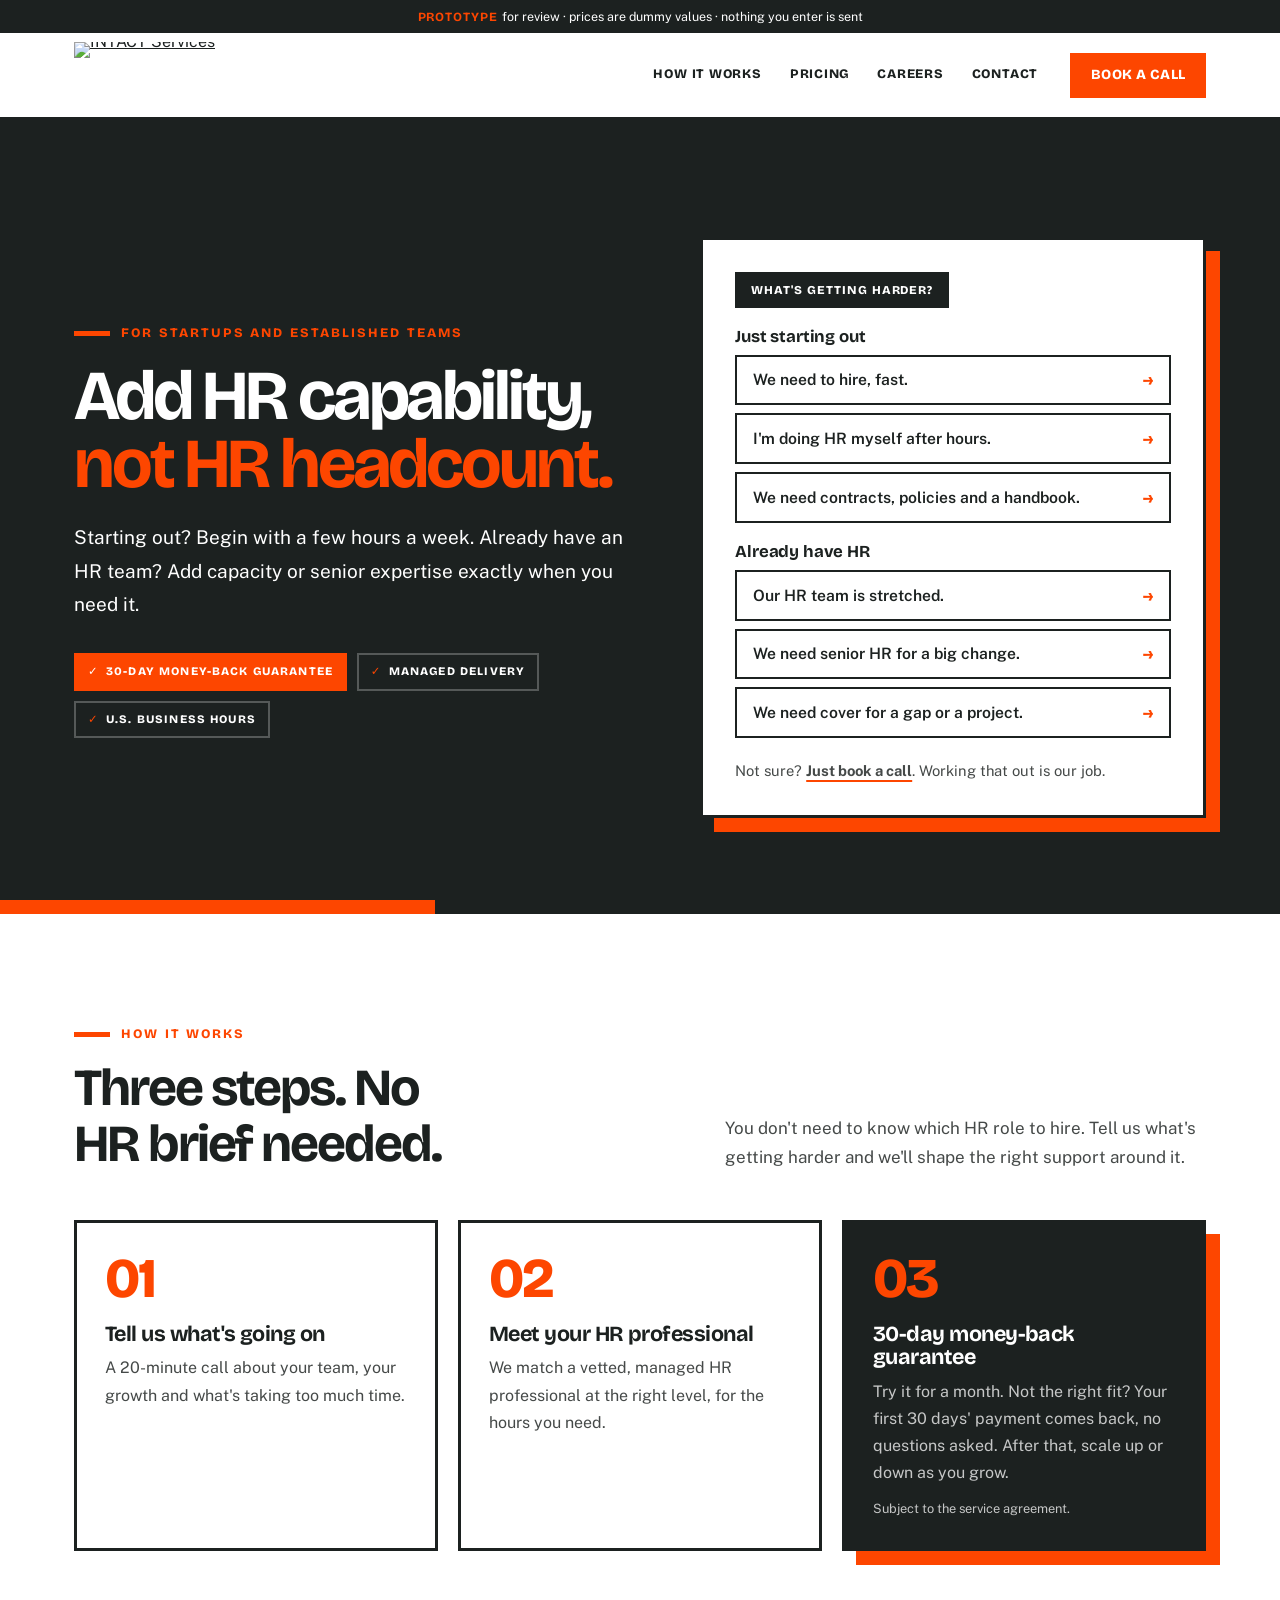
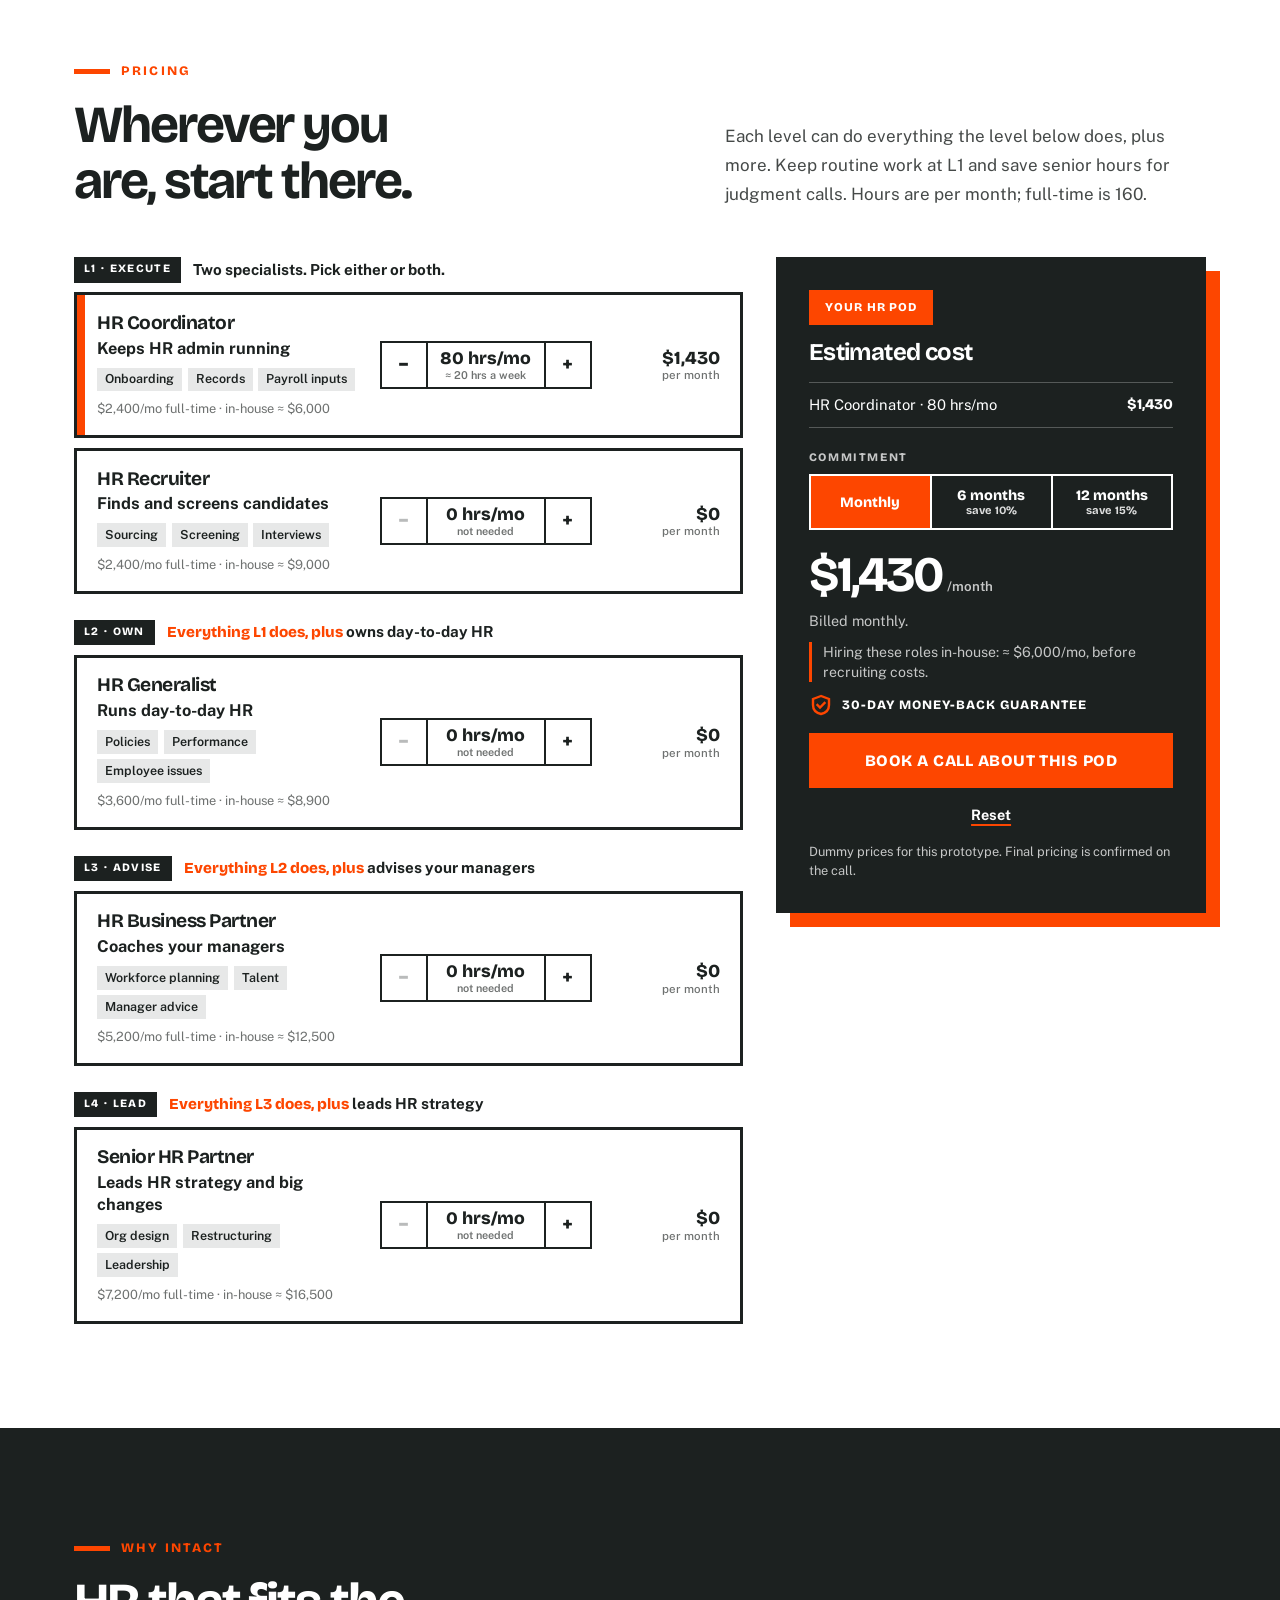
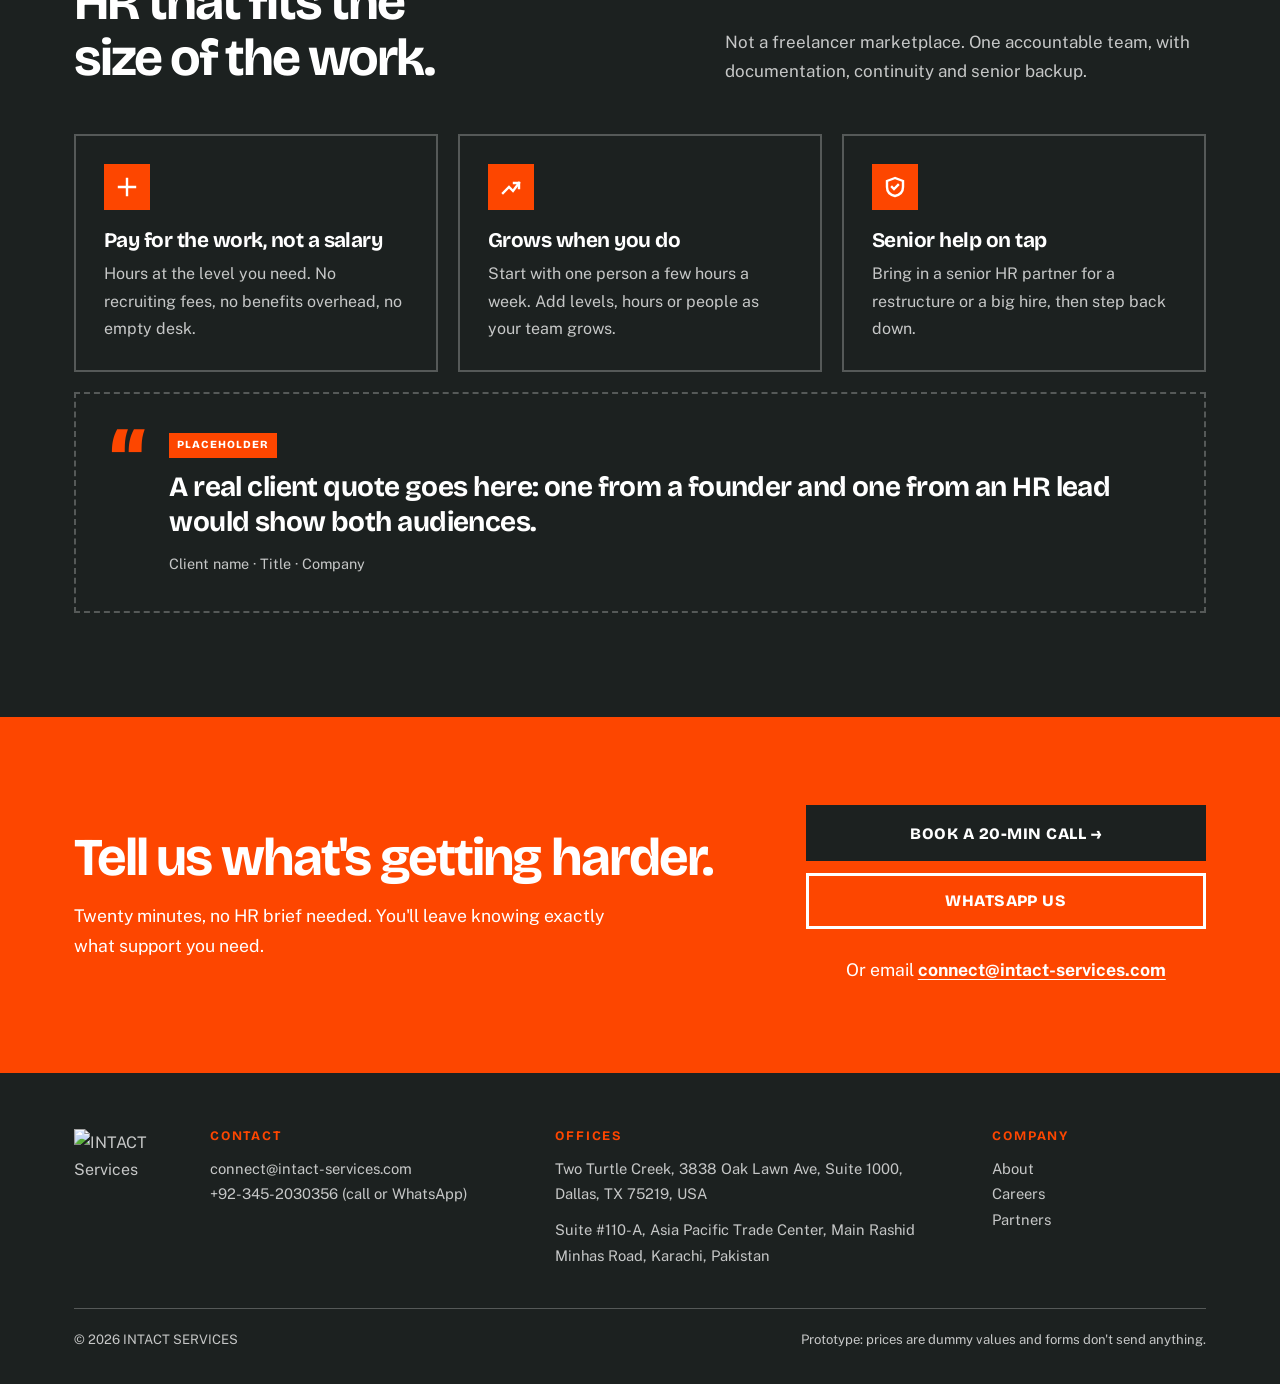
==== index.html @ 28ab9e0d "Make calculator roles easier to read and show the level ladder - Default the Pod to HR Coordinator i" ====
<!doctype html>
<html lang="en">
<head>
  <meta charset="utf-8">
  <meta name="viewport" content="width=device-width, initial-scale=1">
  <meta name="robots" content="noindex, nofollow">
  <title>INTACT SERVICES · Add HR capability, not HR headcount</title>
  <meta name="description" content="Managed HR for startups and established teams. Start with a few hours a week, or add senior HR expertise when you need it.">
  <meta name="theme-color" content="#1c2120">
  <link rel="icon" href="https://intact-services.com/wp-content/uploads/2026/10/site-icon.png">
  <link rel="preconnect" href="https://fonts.googleapis.com">
  <link rel="preconnect" href="https://fonts.gstatic.com" crossorigin>
  <link rel="stylesheet" href="https://fonts.googleapis.com/css2?family=Bricolage+Grotesque:opsz,wght@12..96,700;12..96,800&family=Public+Sans:wght@400;500;600;700&display=swap">
  <!-- Bump ?v= on each release so browsers don't mix old and new files. -->
  <link rel="stylesheet" href="assets/css/site.css?v=4">
</head>
<body>
  <a class="skip" href="#main">Skip to content</a>

  <div class="proto-bar"><b>Prototype</b> for review · prices are dummy values · nothing you enter is sent</div>

  <header class="site-header" id="siteHeader">
    <div class="header-inner">
      <a class="logo" href="#top" aria-label="INTACT SERVICES, back to top">
        <img src="https://intact-services.com/wp-content/uploads/2026/10/site-icon.png" alt="INTACT Services" width="150" height="150">
      </a>
      <nav class="nav" id="nav" aria-label="Primary">
        <a href="#how">How it works</a>
        <a href="#pricing">Pricing</a>
        <a href="https://intact-services.com/careers/">Careers</a>
        <a href="#contact">Contact</a>
      </nav>
      <button class="btn btn-sm" type="button" data-book>Book a call</button>
      <button class="menu-btn" id="menuBtn" type="button" aria-expanded="false" aria-controls="nav" aria-label="Open menu"><span></span></button>
    </div>
  </header>

  <main id="main">
    <!-- HERO: headline + problem finder -->
    <section class="hero" id="top">
      <div class="wrap hero-grid">
        <div class="hero-copy">
          <p class="eyebrow">For startups and established teams</p>
          <h1>Add HR capability, <span class="hl">not HR&nbsp;headcount.</span></h1>
          <p class="lead">Starting out? Begin with a few hours a week. Already have an HR team? Add capacity or senior expertise exactly when you need it.</p>
          <ul class="hero-tags" aria-label="What you get">
            <li class="is-key">30-day money-back guarantee</li>
            <li>Managed delivery</li>
            <li>U.S. business hours</li>
          </ul>
        </div>

        <div class="panel finder" id="finder">
          <div class="finder-step" data-step="pick">
            <p class="badge">What's getting harder?</p>
            <div class="groups">
              <div class="group">
                <h2 class="group-title">Just starting out</h2>
                <div class="problems" data-group="starting"></div>
              </div>
              <div class="group">
                <h2 class="group-title">Already have HR</h2>
                <div class="problems" data-group="established"></div>
              </div>
            </div>
            <p class="panel-note">Not sure? <button class="linkish" type="button" data-book>Just book a call</button>. Working that out is our job.</p>
          </div>

          <div class="finder-step" data-step="result" hidden>
            <button class="back" type="button" id="finderBack">← All problems</button>
            <p class="result-quote" id="rQuote"></p>
            <p class="result-kicker">We'd start you with</p>
            <div class="result-role">
              <h3 id="rRole" tabindex="-1"></h3>
              <span class="level" id="rLevel"></span>
            </div>
            <p class="result-does" id="rDoes"></p>
            <p class="seg-label" id="rHoursLabel">Hours a month</p>
            <div class="seg" id="rHours" role="group" aria-labelledby="rHoursLabel"></div>
            <p class="price"><b id="rPrice"></b><small>/month</small></p>
            <p class="compare" id="rCompare"></p>
            <p class="guarantee"><svg viewBox="0 0 24 24" aria-hidden="true"><path d="M12 3 4 6v6c0 5 3.5 8 8 9 4.5-1 8-4 8-9V6l-8-3Z"/><path d="m8.5 12 2.5 2.5 4.5-4.5"/></svg><span>30-day money-back guarantee</span></p>
            <button class="btn btn-block" type="button" data-book="finder">Book a 20-min call →</button>
            <div class="result-links">
              <a href="https://wa.me/923452030356" target="_blank" rel="noopener">Or message us on WhatsApp</a>
              <button class="linkish" type="button" id="toPod">Build a bigger Pod ↓</button>
            </div>
            <p class="fine">Dummy price for this prototype. Final pricing is confirmed on the call.</p>
          </div>
        </div>
      </div>
    </section>

    <!-- HOW IT WORKS -->
    <section class="section" id="how">
      <div class="wrap">
        <div class="section-head">
          <div>
            <p class="eyebrow">How it works</p>
            <h2>Three steps. No HR brief needed.</h2>
          </div>
          <p>You don't need to know which HR role to hire. Tell us what's getting harder and we'll shape the right support around it.</p>
        </div>
        <ol class="steps">
          <li class="step">
            <span class="step-num">01</span>
            <h3>Tell us what's going on</h3>
            <p>A 20-minute call about your team, your growth and what's taking too much time.</p>
          </li>
          <li class="step">
            <span class="step-num">02</span>
            <h3>Meet your HR professional</h3>
            <p>We match a vetted, managed HR professional at the right level, for the hours you need.</p>
          </li>
          <li class="step step-ink">
            <span class="step-num">03</span>
            <h3>30-day money-back guarantee</h3>
            <p>Try it for a month. Not the right fit? Your first 30 days' payment comes back, no questions asked. After that, scale up or down as you grow.</p>
            <p class="step-fine">Subject to the service agreement.</p>
          </li>
        </ol>
      </div>
    </section>

    <!-- PRICING / POD CALCULATOR -->
    <section class="section section-tight-top" id="pricing">
      <div class="wrap">
        <div class="section-head">
          <div>
            <p class="eyebrow">Pricing</p>
            <h2>Wherever you are, start there.</h2>
          </div>
          <p>Each level can do everything the level below does, plus more. Keep routine work at L1 and save senior hours for judgment calls. Hours are per month; full-time is 160.</p>
        </div>
        <div class="pod">
          <div class="pod-rows" id="podRows"></div>
          <aside class="summary" id="podSummary" aria-labelledby="sumTitle">
            <p class="badge badge-o">Your HR Pod</p>
            <h3 id="sumTitle">Estimated cost</h3>
            <ul class="sum-lines" id="sumLines"></ul>
            <p class="seg-label seg-label-dark" id="termLabel">Commitment</p>
            <div class="seg seg-dark" id="term" role="group" aria-labelledby="termLabel"></div>
            <p class="price price-dark"><b id="sumMonthly"></b><small>/month</small></p>
            <p class="sum-note" id="sumNote" aria-live="polite"></p>
            <p class="compare compare-dark" id="sumCompare"></p>
            <p class="guarantee"><svg viewBox="0 0 24 24" aria-hidden="true"><path d="M12 3 4 6v6c0 5 3.5 8 8 9 4.5-1 8-4 8-9V6l-8-3Z"/><path d="m8.5 12 2.5 2.5 4.5-4.5"/></svg><span>30-day money-back guarantee</span></p>
            <button class="btn btn-block" type="button" data-book="pod">Book a call about this Pod</button>
            <button class="linkish linkish-dark" type="button" id="podReset">Reset</button>
            <p class="fine fine-dark">Dummy prices for this prototype. Final pricing is confirmed on the call.</p>
          </aside>
        </div>
      </div>
    </section>

    <!-- WHY + PROOF -->
    <section class="section why">
      <div class="wrap">
        <div class="section-head">
          <div>
            <p class="eyebrow">Why INTACT</p>
            <h2>HR that fits the size of the work.</h2>
          </div>
          <p>Not a freelancer marketplace. One accountable team, with documentation, continuity and senior backup.</p>
        </div>
        <div class="why-grid">
          <article class="why-card">
            <span class="ico" aria-hidden="true"><svg viewBox="0 0 24 24"><path d="M4 12h16M12 4v16"/></svg></span>
            <h3>Pay for the work, not a salary</h3>
            <p>Hours at the level you need. No recruiting fees, no benefits overhead, no empty desk.</p>
          </article>
          <article class="why-card">
            <span class="ico" aria-hidden="true"><svg viewBox="0 0 24 24"><path d="M4 18 10 12l4 4 6-8"/><path d="M15 8h5v5"/></svg></span>
            <h3>Grows when you do</h3>
            <p>Start with one person a few hours a week. Add levels, hours or people as your team grows.</p>
          </article>
          <article class="why-card">
            <span class="ico" aria-hidden="true"><svg viewBox="0 0 24 24"><path d="M12 3 4 6v6c0 5 3.5 8 8 9 4.5-1 8-4 8-9V6l-8-3Z"/><path d="m9 12 2 2 4-4"/></svg></span>
            <h3>Senior help on tap</h3>
            <p>Bring in a senior HR partner for a restructure or a big hire, then step back down.</p>
          </article>
        </div>
        <figure class="quote">
          <span class="mark" aria-hidden="true">“</span>
          <div>
            <span class="placeholder-tag">Placeholder</span>
            <blockquote>A real client quote goes here: one from a founder and one from an HR lead would show both audiences.</blockquote>
            <figcaption>Client name · Title · Company</figcaption>
          </div>
        </figure>
      </div>
    </section>

    <!-- CONTACT CTA -->
    <section class="cta" id="contact">
      <div class="wrap cta-inner">
        <div>
          <h2>Tell us what's getting harder.</h2>
          <p>Twenty minutes, no HR brief needed. You'll leave knowing exactly what support you need.</p>
        </div>
        <div class="cta-actions">
          <button class="btn btn-ink" type="button" data-book>Book a 20-min call →</button>
          <a class="btn btn-outline-w" href="https://wa.me/923452030356" target="_blank" rel="noopener">WhatsApp us</a>
          <p class="cta-contact">Or email <a href="mailto:connect@intact-services.com">connect@intact-services.com</a></p>
        </div>
      </div>
    </section>
  </main>

  <footer class="footer">
    <div class="wrap">
      <div class="footer-grid">
        <a class="footer-logo" href="#top" aria-label="INTACT SERVICES, back to top">
          <img src="https://intact-services.com/wp-content/uploads/2026/10/site-icon.png" alt="INTACT Services" width="96" height="96" loading="lazy">
        </a>
        <div>
          <h3>Contact</h3>
          <p><a href="mailto:connect@intact-services.com">connect@intact-services.com</a><br>
          <a href="https://wa.me/923452030356" target="_blank" rel="noopener">+92-345-2030356 (call or WhatsApp)</a></p>
        </div>
        <div>
          <h3>Offices</h3>
          <p>Two Turtle Creek, 3838 Oak Lawn Ave, Suite 1000, Dallas, TX 75219, USA</p>
          <p>Suite #110-A, Asia Pacific Trade Center, Main Rashid Minhas Road, Karachi, Pakistan</p>
        </div>
        <div>
          <h3>Company</h3>
          <p><a href="https://intact-services.com/about/">About</a><br>
          <a href="https://intact-services.com/careers/">Careers</a><br>
          <a href="https://intact-services.com/partners/">Partners</a></p>
        </div>
      </div>
      <div class="footer-bottom">
        <span>© 2026 INTACT SERVICES</span>
        <span>Prototype: prices are dummy values and forms don't send anything.</span>
      </div>
    </div>
  </footer>

  <!-- Mobile: running total while building a Pod -->
  <div class="pod-bar" id="podBar" aria-hidden="true">
    <span>Your Pod <b id="barTotal"></b><small>/mo</small></span>
    <a class="btn btn-sm" href="#podSummary" tabindex="-1">Review</a>
  </div>

  <!-- Booking dialog -->
  <dialog class="modal" id="booking" aria-labelledby="bookTitle">
    <button class="modal-x" type="button" data-close aria-label="Close">×</button>
    <div class="modal-body">
      <p class="eyebrow">Book a call</p>
      <h2 id="bookTitle" tabindex="-1">20 minutes. No HR brief needed.</h2>
      <p class="book-context" id="bookContext" hidden></p>

      <div data-bstep="time">
        <p class="tz">Times are in your time zone (<span id="tz"></span>).</p>
        <div class="days" id="days" role="group" aria-label="Day"></div>
        <div class="slots" id="slots" role="group" aria-label="Time"></div>
      </div>

      <form data-bstep="details" id="bookForm" hidden>
        <div class="picked"><span id="picked"></span><button class="linkish" type="button" id="changeTime">Change</button></div>
        <label class="field"><span>Name</span><input name="name" required autocomplete="name"></label>
        <label class="field"><span>Email</span><input name="email" type="email" required autocomplete="email"></label>
        <label class="field"><span>Company <small>(optional)</small></span><input name="company" autocomplete="organization"></label>
        <label class="field"><span>Anything we should know? <small>(optional)</small></span><textarea name="note" rows="3"></textarea></label>
        <button class="btn btn-block" type="submit">Confirm booking</button>
      </form>

      <div class="done" data-bstep="done" hidden>
        <div class="done-mark" aria-hidden="true">✓</div>
        <p id="doneText"></p>
        <p class="fine">Prototype: nothing was sent and no calendar invite was created.</p>
        <button class="btn" type="button" data-close>Done</button>
      </div>
    </div>
  </dialog>

  <script src="assets/js/site.js?v=4" defer></script>
</body>
</html>
---- assets/css/site.css ----
/* INTACT SERVICES prototype
   Theme kept from the live site: three colours, Bricolage Grotesque + Public Sans,
   square corners, heavy ink outlines, orange eyebrows and the hanging logo. */

:root {
  --k: #1c2120;
  --o: #fd4600;
  --w: #ffffff;

  --k-80: rgba(28, 33, 32, .82);
  --k-60: rgba(28, 33, 32, .64);
  --k-10: rgba(28, 33, 32, .1);
  --w-75: rgba(255, 255, 255, .75);
  --w-25: rgba(255, 255, 255, .25);

  --ff-h: "Bricolage Grotesque", ui-sans-serif, system-ui, -apple-system, "Segoe UI", sans-serif;
  --ff-b: "Public Sans", ui-sans-serif, system-ui, -apple-system, "Segoe UI", sans-serif;

  --wrap: 1180px;
  --gut: clamp(1rem, .6rem + 1.6vw, 1.5rem);
  --header: 84px;
  --logo: 150px;
  --hang: calc(var(--logo) / 2);
  --pop: 14px;
  --ease: cubic-bezier(.22, .8, .24, 1);

  color-scheme: light;
}

/* ---------- Base ---------- */
*, *::before, *::after { box-sizing: border-box; }
html { scroll-behavior: smooth; scroll-padding-top: calc(var(--header) + 1rem); -webkit-text-size-adjust: 100%; }
body { margin: 0; background: var(--w); color: var(--k); font-family: var(--ff-b); font-size: 1rem; line-height: 1.7; -webkit-font-smoothing: antialiased; overflow-x: hidden; }
img { display: block; max-width: 100%; }
h1, h2, h3 { margin: 0; font-family: var(--ff-h); font-weight: 700; line-height: 1.08; letter-spacing: -.025em; }
p { margin: 0; }
a { color: inherit; }
button { font: inherit; color: inherit; cursor: pointer; }
:focus-visible { outline: 3px solid var(--o); outline-offset: 3px; }
[hidden] { display: none !important; }
.wrap { max-width: var(--wrap); margin-inline: auto; padding-inline: var(--gut); }
.skip { position: absolute; left: -9999px; }
.skip:focus { left: 1rem; top: 1rem; z-index: 999; background: var(--o); color: var(--w); padding: .6rem 1rem; }

/* ---------- Shared pieces ---------- */
.eyebrow { display: inline-flex; align-items: center; gap: .7rem; font-family: var(--ff-h); font-size: .8125rem; font-weight: 800; letter-spacing: .16em; text-transform: uppercase; color: var(--o); line-height: 1.3; }
.eyebrow::before { content: ""; flex: none; width: 2.25rem; height: 5px; background: var(--o); }

.badge { display: inline-block; background: var(--k); color: var(--w); font-family: var(--ff-h); font-size: .75rem; font-weight: 800; letter-spacing: .08em; text-transform: uppercase; padding: .55rem 1rem; line-height: 1.5; }
.badge-o { background: var(--o); }

.btn { display: inline-flex; align-items: center; justify-content: center; gap: .55rem; background: var(--o); color: var(--w); border: 3px solid var(--o); border-radius: 0; font-family: var(--ff-h); font-size: 1rem; font-weight: 800; letter-spacing: .03em; line-height: 1.2; text-transform: uppercase; text-decoration: none; padding: .95rem 1.6rem; transition: background .25s, color .25s, border-color .25s, transform .25s var(--ease); }
.btn:hover { background: var(--k); border-color: var(--k); color: var(--w); transform: translateY(-3px); }
.btn:active { transform: translateY(-1px); }
.btn-sm { padding: .7rem 1.1rem; font-size: .875rem; }
.btn-block { width: 100%; }
.btn-ink { background: var(--k); border-color: var(--k); }
.btn-ink:hover { background: var(--w); border-color: var(--w); color: var(--k); }
.btn-outline-w { background: transparent; border-color: var(--w); color: var(--w); }
.btn-outline-w:hover { background: var(--w); border-color: var(--w); color: var(--k); }
.summary .btn:hover { background: var(--w); border-color: var(--w); color: var(--k); }

.linkish { background: none; border: 0; padding: 0; font-weight: 700; text-decoration: underline; text-decoration-color: var(--o); text-decoration-thickness: 2px; text-underline-offset: 4px; }
.linkish:hover { color: var(--o); }
.linkish-dark { color: var(--w); }
.linkish-dark:hover { color: var(--o); }

.level { display: inline-block; font-family: var(--ff-h); font-weight: 800; font-size: .7rem; letter-spacing: .12em; text-transform: uppercase; border: 2px solid currentColor; padding: .15rem .5rem; line-height: 1.5; white-space: nowrap; }

.seg-label { margin-top: 1.25rem; font-family: var(--ff-h); font-weight: 800; font-size: .72rem; letter-spacing: .14em; text-transform: uppercase; color: var(--k-60); }
.seg-label-dark { color: var(--w-75); }
.seg { display: flex; margin-top: .45rem; border: 2px solid var(--k); }
.seg button { flex: 1; background: var(--w); border: 0; border-left: 2px solid var(--k); padding: .65rem .4rem; font-family: var(--ff-h); font-weight: 800; font-size: .9rem; line-height: 1.2; transition: background .2s, color .2s; }
.seg button:first-child { border-left: 0; }
.seg button:hover { background: var(--k-10); }
.seg button[aria-pressed="true"] { background: var(--o); color: var(--w); }
.seg button small { display: block; font-size: .7rem; font-weight: 700; opacity: .85; }
.seg-dark { border-color: var(--w); }
.seg-dark button { background: transparent; color: var(--w); border-left-color: var(--w); }
.seg-dark button:hover { background: var(--w-25); }

.price { display: flex; align-items: baseline; gap: .35rem; margin: 1.25rem 0 1rem; }
.price b { font-family: var(--ff-h); font-size: clamp(2.4rem, 2rem + 1.5vw, 3.1rem); letter-spacing: -.04em; line-height: 1; }
.price small { font-weight: 600; color: var(--k-60); }
.price-dark small { color: var(--w-75); }

.fine { margin-top: .9rem; font-size: .8rem; line-height: 1.5; color: var(--k-60); }
.fine-dark { color: var(--w-75); }

/* ---------- Prototype bar + header ---------- */
.proto-bar { background: var(--k); color: var(--w); text-align: center; font-size: .78rem; line-height: 1.4; padding: .5rem var(--gut); }
.proto-bar b { font-family: var(--ff-h); color: var(--o); letter-spacing: .08em; text-transform: uppercase; }

.site-header { position: sticky; top: 0; z-index: 50; background: var(--w); border-bottom: 3px solid var(--k); }
.header-inner { position: relative; max-width: var(--wrap); min-height: var(--header); margin-inline: auto; padding: .5rem var(--gut); display: flex; align-items: center; justify-content: flex-end; gap: 2rem; }
.logo { position: absolute; left: var(--gut); top: calc(var(--header) - var(--hang)); z-index: 3; line-height: 0; transition: top .35s var(--ease); }
.logo img { width: var(--logo); height: var(--logo); transition: width .35s var(--ease), height .35s var(--ease); }
/* Once you scroll, the logo tucks into the header so it never covers content. */
.site-header.is-compact .logo { top: 10px; }
.site-header.is-compact .logo img { width: calc(var(--header) - 20px); height: calc(var(--header) - 20px); }

.nav { display: flex; gap: 1.75rem; }
.nav a { font-family: var(--ff-h); font-weight: 800; font-size: .8125rem; letter-spacing: .06em; text-transform: uppercase; text-decoration: none; padding: .35rem 0; border-bottom: 3px solid transparent; transition: border-color .2s; }
.nav a:hover { border-color: var(--o); }
.menu-btn { display: none; }

/* ---------- Hero ---------- */
.hero { position: relative; background: var(--k); color: var(--w); overflow: hidden; isolation: isolate; }
.hero::after { content: ""; position: absolute; left: 0; bottom: 0; width: min(34vw, 28rem); height: 14px; background: var(--o); }
.hero-grid { display: grid; grid-template-columns: minmax(0, 1.05fr) minmax(0, .95fr); gap: clamp(2rem, 1rem + 4vw, 4.5rem); align-items: center; padding-top: calc(var(--hang) + clamp(1.5rem, 1rem + 2vw, 3rem)); padding-bottom: clamp(3.5rem, 2rem + 5vw, 6rem); }
.hero h1 { margin: 1.1rem 0 1.4rem; font-size: clamp(2.6rem, 1.5rem + 3.6vw, 4.4rem); line-height: .98; letter-spacing: -.045em; text-wrap: balance; }
.hl { color: var(--o); }
.lead { max-width: 36rem; font-size: clamp(1.05rem, .95rem + .4vw, 1.1875rem); line-height: 1.75; }
.hero-tags { display: flex; flex-wrap: wrap; gap: .6rem; margin: 2rem 0 0; padding: 0; list-style: none; }
.hero-tags li { display: inline-flex; align-items: center; gap: .45rem; border: 2px solid var(--w-25); padding: .45rem .75rem; font-family: var(--ff-h); font-weight: 800; font-size: .72rem; letter-spacing: .1em; text-transform: uppercase; }
.hero-tags li::before { content: "✓"; color: var(--o); }
.hero-tags li.is-key { background: var(--o); border-color: var(--o); }
.hero-tags li.is-key::before { color: var(--w); }

/* In-house comparison under each price: the reason this isn't "just hire someone". */
.compare { margin: -.5rem 0 .9rem; padding-left: .7rem; border-left: 3px solid var(--o); font-size: .88rem; line-height: 1.45; color: var(--k-80); }
.compare:empty { display: none; }
.compare-dark { color: var(--w-75); }

/* The guarantee sits next to every price and Book button. */
.guarantee { display: flex; align-items: center; gap: .55rem; margin: -.25rem 0 1rem; font-family: var(--ff-h); font-weight: 800; font-size: .8rem; letter-spacing: .08em; line-height: 1.3; text-transform: uppercase; }
.guarantee svg { flex: none; width: 24px; height: 24px; fill: none; stroke: var(--o); stroke-width: 2.4; stroke-linecap: square; stroke-linejoin: miter; }

.panel { position: relative; background: var(--w); color: var(--k); border: 3px solid var(--k); box-shadow: var(--pop) var(--pop) 0 var(--o); padding: clamp(1.25rem, 1rem + 1.4vw, 2rem); }
.groups { display: grid; gap: 1.25rem; margin-top: 1.25rem; }
.group-title { margin-bottom: .55rem; font-size: 1.05rem; letter-spacing: -.01em; }
.problems { display: grid; gap: .5rem; }
.problem { display: flex; justify-content: space-between; align-items: center; gap: 1rem; width: 100%; text-align: left; background: var(--w); border: 2px solid var(--k); padding: .8rem 1rem; font-family: var(--ff-b); font-weight: 600; font-size: .98rem; line-height: 1.35; transition: background .2s, color .2s, transform .2s var(--ease), box-shadow .2s var(--ease); }
.problem::after { content: "→"; flex: none; font-family: var(--ff-h); font-weight: 800; color: var(--o); transition: transform .2s var(--ease); }
.problem:hover { background: var(--k); color: var(--w); transform: translate(-3px, -3px); box-shadow: 3px 3px 0 var(--o); }
.problem:hover::after { transform: translateX(3px); }
.panel-note { margin-top: 1.25rem; font-size: .92rem; color: var(--k-80); }

.back { background: none; border: 0; padding: 0; font-family: var(--ff-h); font-weight: 800; font-size: .78rem; letter-spacing: .1em; text-transform: uppercase; text-decoration: underline; text-decoration-color: var(--o); text-decoration-thickness: 2px; text-underline-offset: 4px; }
.back:hover { color: var(--o); }
.result-quote { margin-top: 1.1rem; font-family: var(--ff-h); font-weight: 700; font-size: 1.3rem; line-height: 1.2; letter-spacing: -.015em; }
.result-kicker { margin-top: 1.25rem; font-family: var(--ff-h); font-weight: 800; font-size: .72rem; letter-spacing: .14em; text-transform: uppercase; color: var(--o); }
.result-role { display: flex; align-items: center; gap: .75rem; flex-wrap: wrap; margin-top: .3rem; }
.result-role h3 { font-size: clamp(1.6rem, 1.3rem + 1vw, 2rem); letter-spacing: -.03em; }
.result-role h3:focus { outline: none; }
.result-does { margin-top: .5rem; color: var(--k-80); }
.result-links { display: flex; justify-content: space-between; flex-wrap: wrap; gap: .5rem 1rem; margin-top: 1rem; font-size: .92rem; }
.result-links a { font-weight: 700; text-decoration-color: var(--o); text-decoration-thickness: 2px; text-underline-offset: 4px; }
.finder-step[data-step="result"] { animation: rise .35s var(--ease); }
@keyframes rise { from { opacity: 0; transform: translateY(8px); } }

/* ---------- Sections ---------- */
.section { padding-block: clamp(4rem, 2.5rem + 5vw, 7rem); }
.section-tight-top { padding-top: 0; }
.section-head { display: grid; grid-template-columns: minmax(0, 1.1fr) minmax(0, .9fr); gap: 1.25rem 4rem; align-items: end; margin-bottom: clamp(2rem, 1.5rem + 2vw, 3rem); }
.section-head h2 { margin-top: .9rem; font-size: clamp(2rem, 1.4rem + 2.4vw, 3.25rem); letter-spacing: -.04em; text-wrap: balance; }
.section-head > p { font-size: 1.0625rem; color: var(--k-80); }

.steps { display: grid; grid-template-columns: repeat(3, 1fr); gap: 1.25rem; margin: 0; padding: 0; list-style: none; }
.step { border: 3px solid var(--k); padding: 1.75rem; }
.step-num { display: block; font-family: var(--ff-h); font-weight: 800; font-size: 3.5rem; line-height: 1; letter-spacing: -.04em; color: var(--o); }
.step h3 { margin: 1rem 0 .5rem; font-size: 1.35rem; }
.step p { color: var(--k-80); }
.step-ink { background: var(--k); color: var(--w); }
.step-ink p { color: var(--w-75); }
.step-ink { box-shadow: var(--pop) var(--pop) 0 var(--o); }
.step-fine { margin-top: .75rem; font-size: .8rem; }

/* ---------- Pod calculator ---------- */
.pod { display: grid; grid-template-columns: minmax(0, 1.4fr) minmax(0, .9fr); gap: clamp(1.25rem, .5rem + 2vw, 2.5rem); align-items: start; }
.pod-rows { display: grid; gap: 1.6rem; }

/* Level groups: L1 → L4, each saying what it adds on top of the level below. */
.tier { display: grid; gap: .6rem; }
.tier-head { display: flex; align-items: center; flex-wrap: wrap; gap: .4rem .75rem; }
.level-ink { background: var(--k); border-color: var(--k); color: var(--w); }
.tier-note { font-weight: 700; font-size: .95rem; line-height: 1.35; }
.tier-plus { font-family: var(--ff-h); font-weight: 800; color: var(--o); }
.pod-row { display: grid; grid-template-columns: minmax(0, 1fr) auto 6.75rem; align-items: center; gap: 1.25rem; border: 3px solid var(--k); padding: 1.1rem 1.25rem; transition: box-shadow .25s var(--ease); }
.pod-row.is-on { box-shadow: inset 8px 0 0 var(--o); }
.pod-info h3 { font-size: 1.2rem; }
.pod-tagline { margin-top: .2rem; font-size: 1.02rem; font-weight: 700; line-height: 1.35; color: var(--k); }
.pod-tasks { display: flex; flex-wrap: wrap; gap: .35rem; margin: .55rem 0 0; padding: 0; list-style: none; }
.pod-tasks li { padding: .15rem .5rem; background: var(--k-10); font-size: .78rem; font-weight: 600; line-height: 1.5; }
.pod-info .pod-rate { margin-top: .55rem; font-size: .8rem; line-height: 1.4; color: var(--k-60); }
.stepper { display: flex; align-items: stretch; border: 2px solid var(--k); }
.stepper button { width: 2.75rem; background: var(--w); border: 0; font-family: var(--ff-h); font-weight: 800; font-size: 1.3rem; line-height: 1; transition: background .2s, color .2s; }
.stepper button:hover:not(:disabled) { background: var(--k); color: var(--w); }
.stepper button:disabled { opacity: .3; cursor: not-allowed; }
.stepper output { display: flex; flex-direction: column; justify-content: center; width: 7.5rem; padding: .35rem .25rem; border-inline: 2px solid var(--k); text-align: center; font-family: var(--ff-h); font-weight: 800; font-size: 1.1rem; line-height: 1.15; }
.stepper output small { font-family: var(--ff-b); font-weight: 600; font-size: .68rem; color: var(--k-60); }
.pod-sub { text-align: right; font-family: var(--ff-h); font-weight: 800; font-size: 1.15rem; line-height: 1.2; }
.pod-sub small { display: block; font-family: var(--ff-b); font-weight: 500; font-size: .72rem; color: var(--k-60); }

.summary { position: sticky; top: calc(var(--header) + 1.5rem); background: var(--k); color: var(--w); border: 3px solid var(--k); box-shadow: var(--pop) var(--pop) 0 var(--o); padding: clamp(1.25rem, 1rem + 1.2vw, 1.85rem); }
.summary h3 { margin: .9rem 0 1rem; font-size: 1.5rem; }
.sum-lines { margin: 0; padding: 0; list-style: none; border-top: 1px solid var(--w-25); }
.sum-lines li { display: flex; justify-content: space-between; gap: 1rem; padding: .6rem 0; border-bottom: 1px solid var(--w-25); font-size: .92rem; }
.sum-lines li span:last-child { font-family: var(--ff-h); font-weight: 800; white-space: nowrap; }
.sum-lines .empty { color: var(--w-75); }
.sum-note { min-height: 1.5em; margin: -.4rem 0 1rem; font-size: .9rem; color: var(--w-75); }
.summary .linkish { display: block; margin: .9rem auto 0; font-size: .9rem; }

.pod-bar { position: fixed; left: 0; right: 0; bottom: 0; z-index: 40; display: none; justify-content: space-between; align-items: center; gap: 1rem; padding: .7rem var(--gut); background: var(--k); color: var(--w); border-top: 4px solid var(--o); transform: translateY(110%); transition: transform .3s var(--ease); }
.pod-bar b { font-family: var(--ff-h); font-size: 1.25rem; }
.pod-bar small { color: var(--w-75); }
.pod-bar.show { transform: none; }

/* ---------- Why + proof ---------- */
.why { background: var(--k); color: var(--w); }
.why .section-head > p { color: var(--w-75); }
.why-grid { display: grid; grid-template-columns: repeat(3, 1fr); gap: 1.25rem; }
.why-card { border: 2px solid var(--w-25); padding: 1.75rem; transition: border-color .25s; }
.why-card:hover { border-color: var(--o); }
.why-card h3 { margin-bottom: .5rem; font-size: 1.3rem; }
.why-card p { color: var(--w-75); }
.ico { display: grid; place-items: center; width: 46px; height: 46px; margin-bottom: 1.25rem; background: var(--o); }
.ico svg { width: 24px; height: 24px; fill: none; stroke: var(--w); stroke-width: 2.4; stroke-linecap: square; stroke-linejoin: miter; }
.quote { display: grid; grid-template-columns: auto 1fr; gap: 1.5rem; margin: 1.25rem 0 0; padding: clamp(1.25rem, 1rem + 1.5vw, 2.25rem); border: 2px dashed var(--w-25); }
.quote .mark { font-family: var(--ff-h); font-weight: 800; font-size: 5.5rem; line-height: .75; color: var(--o); }
.quote blockquote { margin: 0; font-family: var(--ff-h); font-weight: 700; font-size: clamp(1.25rem, 1rem + 1vw, 1.75rem); line-height: 1.25; letter-spacing: -.02em; }
.quote figcaption { margin-top: .75rem; font-size: .9rem; color: var(--w-75); }
.placeholder-tag { display: inline-block; margin-bottom: .75rem; padding: .2rem .5rem; background: var(--o); font-family: var(--ff-h); font-weight: 800; font-size: .68rem; letter-spacing: .1em; text-transform: uppercase; }

/* ---------- CTA + footer ---------- */
.cta { background: var(--o); color: var(--w); }
.cta-inner { display: grid; grid-template-columns: minmax(0, 1.25fr) minmax(0, .75fr); gap: 2rem 4rem; align-items: center; padding-block: clamp(3.5rem, 2.5rem + 4vw, 5.5rem); }
.cta h2 { font-size: clamp(2rem, 1.4rem + 2.4vw, 3.4rem); letter-spacing: -.04em; text-wrap: balance; }
.cta-inner > div > p { margin-top: .9rem; max-width: 34rem; font-size: 1.1rem; }
.cta-actions { display: grid; gap: .75rem; }
.cta-contact { font-size: .95rem; text-align: center; }
.cta-contact a { font-weight: 700; text-underline-offset: 3px; }

.footer { background: var(--k); color: var(--w); padding: 3.5rem 0 2rem; }
.footer-grid { display: grid; grid-template-columns: auto 1fr 1.3fr .7fr; gap: 2.5rem; }
.footer-logo img { width: 96px; height: 96px; }
.footer h3 { margin-bottom: .8rem; font-size: .8125rem; letter-spacing: .14em; text-transform: uppercase; color: var(--o); }
.footer p { font-size: .92rem; line-height: 1.75; color: var(--w-75); }
.footer p + p { margin-top: .6rem; }
.footer a { color: var(--w-75); text-decoration: none; }
.footer a:hover { color: var(--w); text-decoration: underline; text-decoration-color: var(--o); }
.footer-bottom { display: flex; justify-content: space-between; flex-wrap: wrap; gap: .5rem 1rem; margin-top: 2.5rem; padding-top: 1.25rem; border-top: 1px solid var(--w-25); font-size: .82rem; color: var(--w-75); }

/* ---------- Booking dialog ---------- */
.modal { width: 100%; max-width: min(560px, calc(100vw - 2rem)); max-height: calc(100dvh - 2rem); padding: 0; border: 3px solid var(--k); box-shadow: var(--pop) var(--pop) 0 var(--o); color: var(--k); background: var(--w); overflow: auto; }
.modal::backdrop { background: rgba(28, 33, 32, .75); }
.modal[open] { animation: rise .3s var(--ease); }
.modal-body { padding: clamp(1.25rem, 1rem + 1.5vw, 2rem); }
.modal-x { position: absolute; top: .6rem; right: .6rem; width: 2.5rem; height: 2.5rem; border: 2px solid var(--k); background: var(--w); font-size: 1.4rem; line-height: 1; }
.modal-x:hover { background: var(--k); color: var(--w); }
.modal h2 { margin: .8rem 2.75rem 0 0; font-size: clamp(1.5rem, 1.2rem + 1vw, 1.9rem); letter-spacing: -.03em; }
.book-context { margin-top: 1rem; padding: .55rem .85rem; border-left: 5px solid var(--o); background: rgba(253, 70, 0, .08); font-size: .9rem; line-height: 1.5; }
.tz { margin-top: 1.25rem; font-size: .85rem; color: var(--k-60); }
.days { display: grid; grid-template-columns: repeat(5, 1fr); gap: .4rem; margin-top: .6rem; }
.day { padding: .5rem .2rem; border: 2px solid var(--k); background: var(--w); font-family: var(--ff-h); font-weight: 800; line-height: 1.15; text-align: center; }
.day small { display: block; font-family: var(--ff-b); font-weight: 500; font-size: .75rem; }
.day[aria-pressed="true"] { background: var(--k); color: var(--w); }
.slots { display: grid; grid-template-columns: repeat(3, 1fr); gap: .5rem; margin-top: .9rem; }
.slot { padding: .8rem .4rem; border: 2px solid var(--k); background: var(--w); font-family: var(--ff-h); font-weight: 800; transition: background .2s, color .2s, border-color .2s; }
.slot:hover { background: var(--o); border-color: var(--o); color: var(--w); }
.picked { display: flex; justify-content: space-between; align-items: center; gap: 1rem; margin-top: 1.25rem; padding: .7rem .9rem; border: 2px solid var(--k); font-weight: 700; }
.field { display: grid; gap: .35rem; margin-top: .9rem; font-weight: 600; font-size: .9rem; }
.field small { font-size: inherit; font-weight: 400; color: var(--k-60); }
.field input, .field textarea { width: 100%; padding: .7rem .8rem; border: 2px solid var(--k); border-radius: 0; font: inherit; font-weight: 400; background: var(--w); color: var(--k); }
.field input:focus, .field textarea:focus { outline: 3px solid var(--o); outline-offset: 0; }
#bookForm .btn { margin-top: 1.25rem; }
.done { text-align: center; padding-top: .5rem; }
.done-mark { display: grid; place-items: center; width: 64px; height: 64px; margin: 1rem auto; background: var(--o); color: var(--w); font-size: 2rem; font-weight: 800; }
.modal h2:focus { outline: none; }
.done .btn { margin-top: 1.25rem; }

/* ---------- Responsive ---------- */
@media (max-width: 960px) {
  :root { --header: 72px; --logo: 104px; }
  .header-inner { gap: .75rem; }
  .nav { display: none; position: absolute; top: 100%; left: 0; right: 0; flex-direction: column; gap: 0; padding: .25rem var(--gut) 1rem; background: var(--w); border-bottom: 3px solid var(--k); }
  .nav.open { display: flex; }
  .nav a { padding: .9rem 0; border-bottom: 1px solid var(--k-10); }
  .menu-btn { display: inline-grid; place-items: center; width: 46px; height: 46px; padding: 0; border: 3px solid var(--k); background: var(--w); }
  .menu-btn span, .menu-btn span::before, .menu-btn span::after { display: block; width: 18px; height: 2.5px; background: var(--k); transition: transform .25s var(--ease), opacity .2s; }
  .menu-btn span { position: relative; }
  .menu-btn span::before, .menu-btn span::after { content: ""; position: absolute; left: 0; }
  .menu-btn span::before { top: -6px; }
  .menu-btn span::after { top: 6px; }
  .menu-btn[aria-expanded="true"] span { background: transparent; }
  .menu-btn[aria-expanded="true"] span::before { transform: translateY(6px) rotate(45deg); }
  .menu-btn[aria-expanded="true"] span::after { transform: translateY(-6px) rotate(-45deg); }

  .hero-grid, .section-head, .pod, .cta-inner { grid-template-columns: minmax(0, 1fr); }
  .steps, .why-grid { grid-template-columns: minmax(0, 1fr); }
  .summary { position: static; }
  .pod-bar { display: flex; }
  .footer-grid { grid-template-columns: 1fr 1fr; }
}

@media (max-width: 560px) {
  :root { --pop: 8px; }
  .header-inner .btn-sm { padding: .6rem .8rem; font-size: .78rem; }
  .hero-tags { margin-top: 1.25rem; gap: .3rem 1rem; }
  .hero-tags li { padding: 0; border: 0; font-size: .66rem; }
  .hero-tags li.is-key { padding: .3rem .55rem; }
  .panel, .summary, .step-ink { margin-right: var(--pop); }
  .pod-row { grid-template-columns: minmax(0, 1fr) auto; gap: .9rem 1rem; padding: 1rem; }
  .pod-info { grid-column: 1 / -1; }
  .stepper button { width: 3.25rem; }
  .stepper output { flex: 1; min-width: 5.5rem; }
  .quote { grid-template-columns: 1fr; gap: .5rem; }
  .footer-grid { grid-template-columns: 1fr; gap: 1.75rem; }
  .days { gap: .3rem; }
  .day { font-size: .9rem; }
}

@media (prefers-reduced-motion: reduce) {
  html { scroll-behavior: auto; }
  *, *::before, *::after { animation: none !important; transition: none !important; }
}
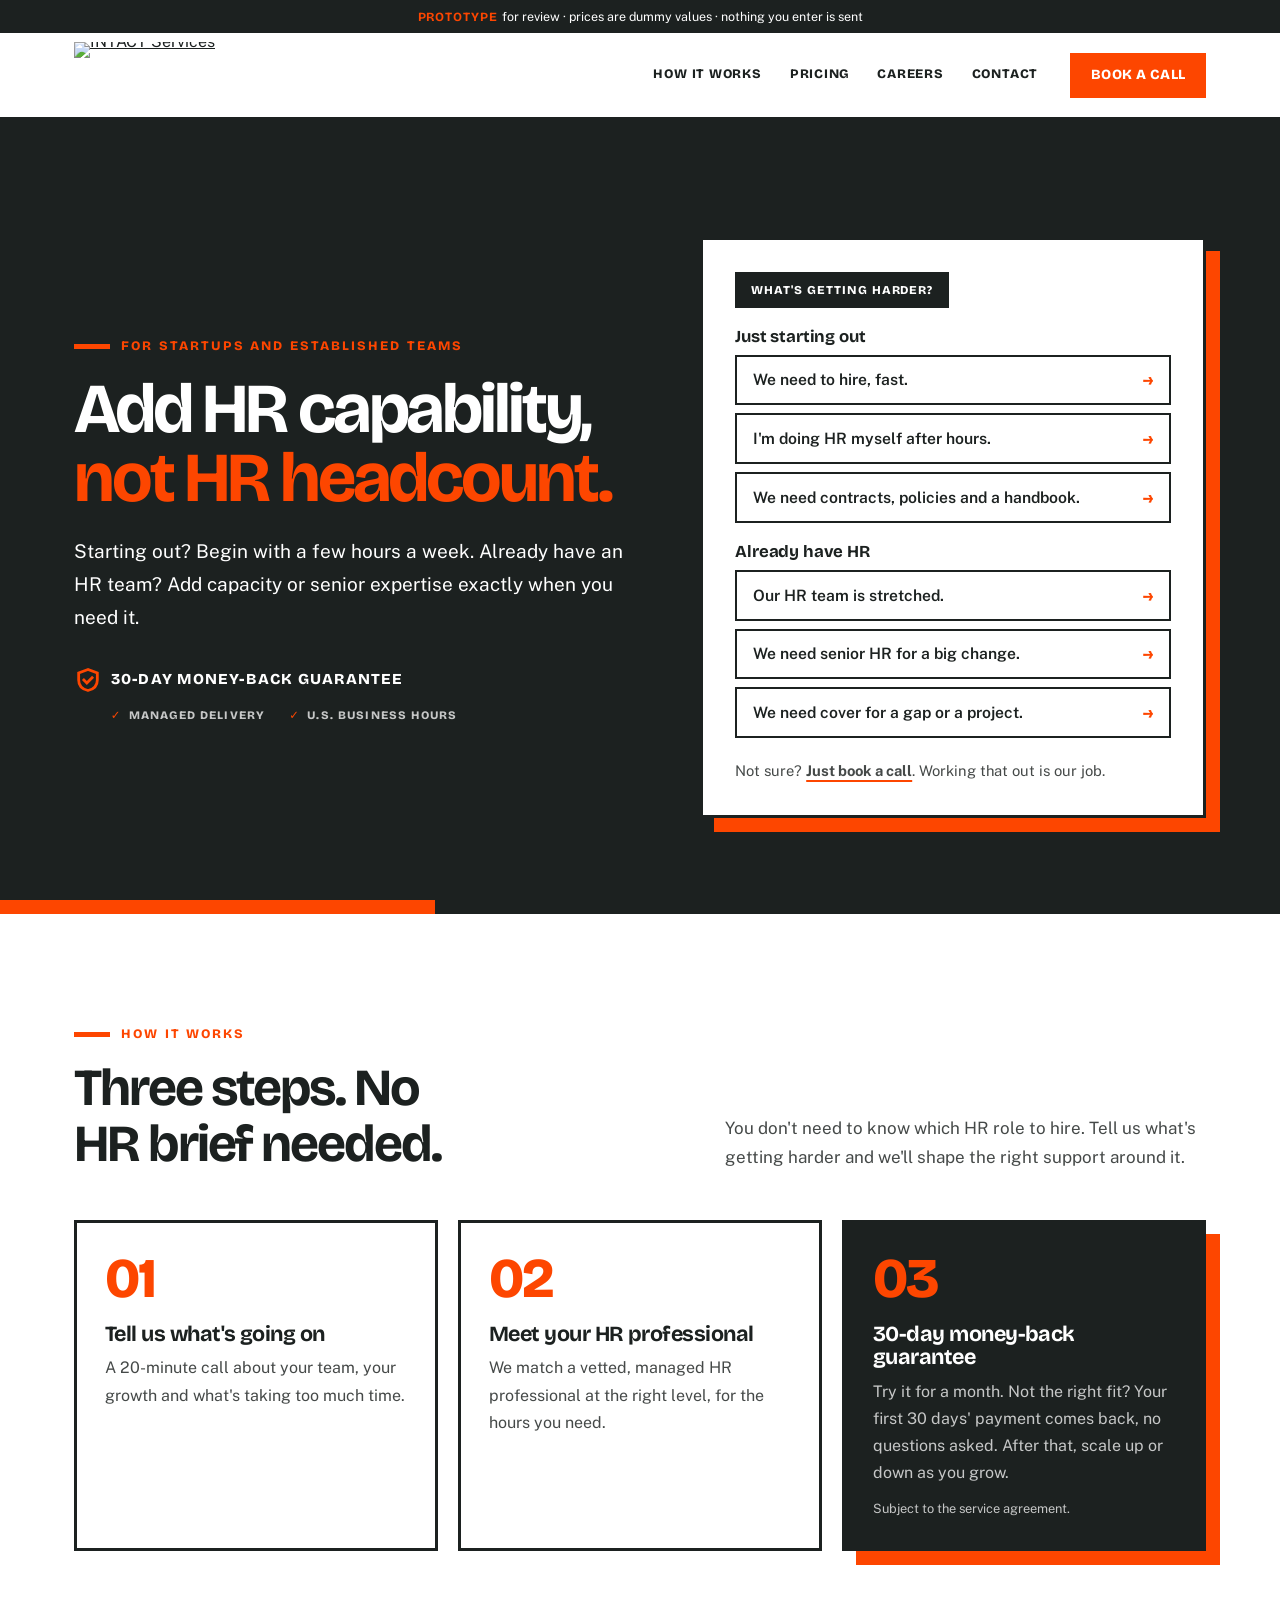
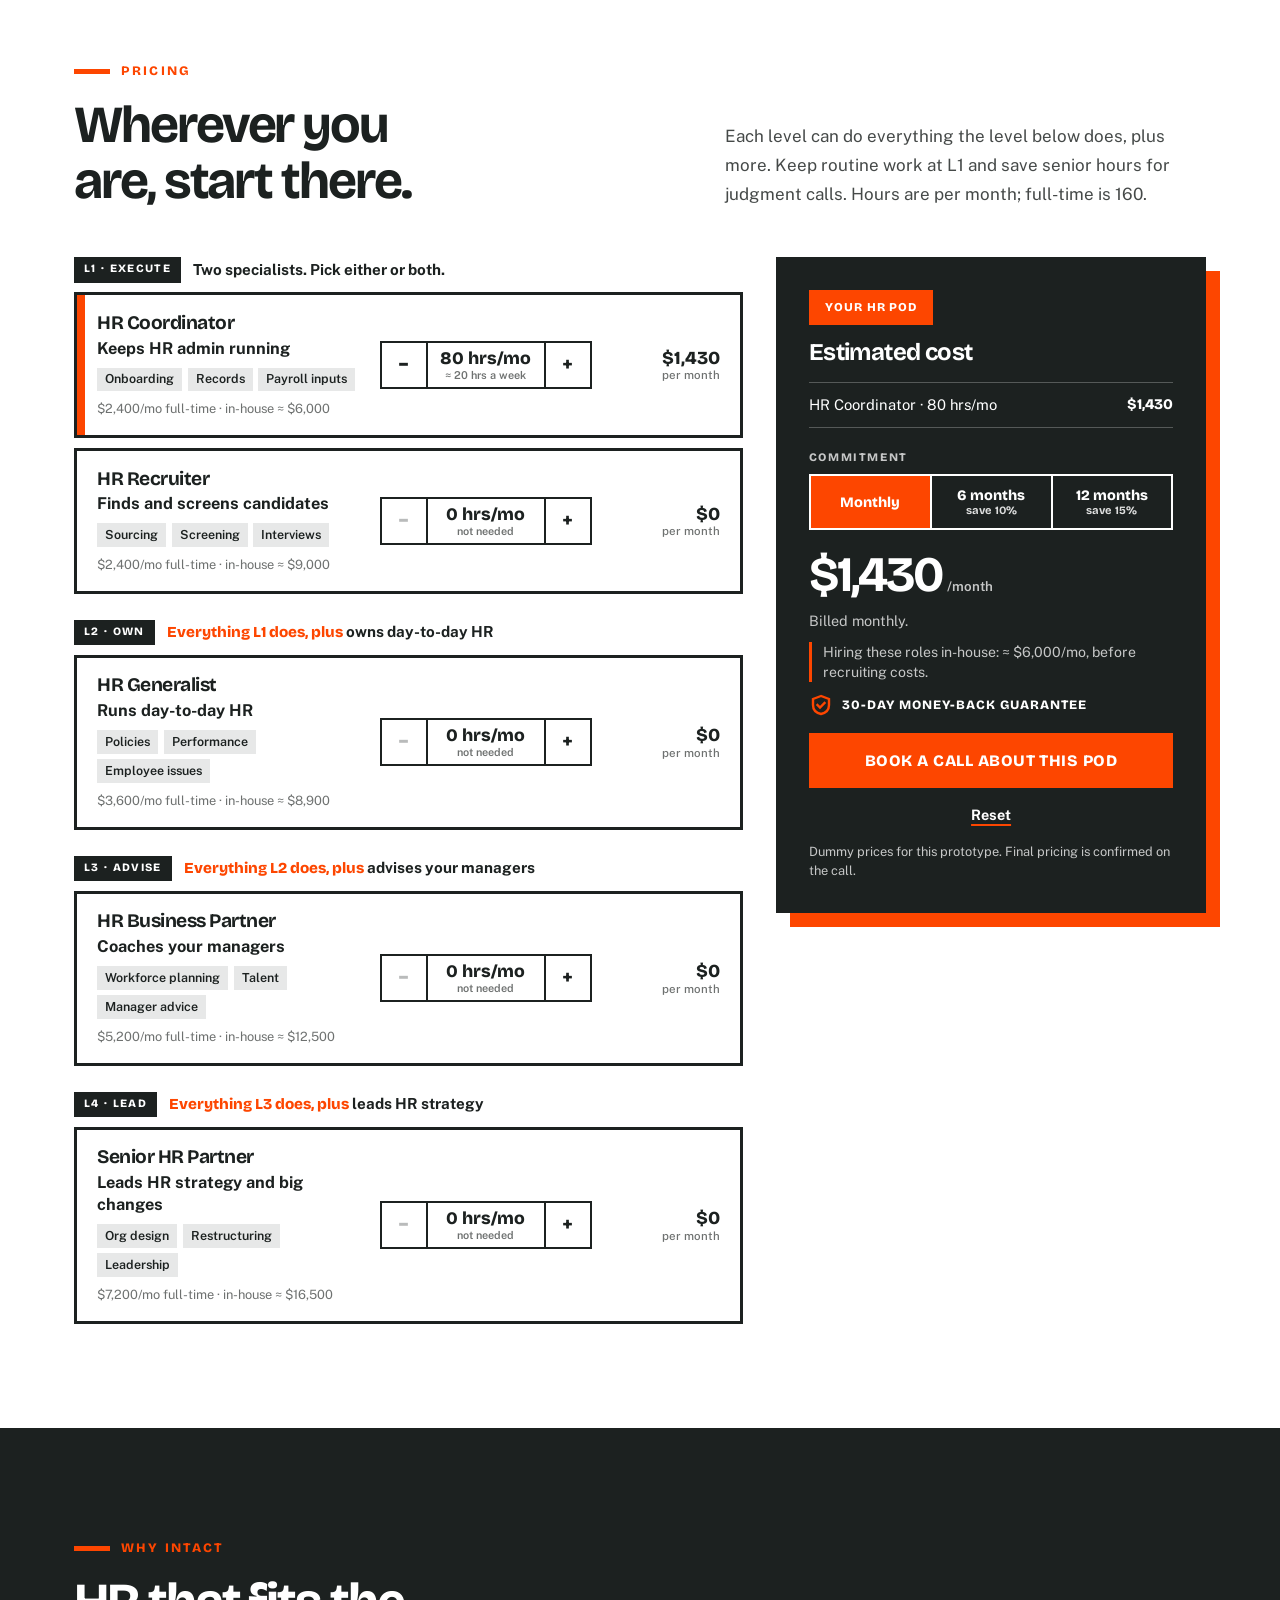
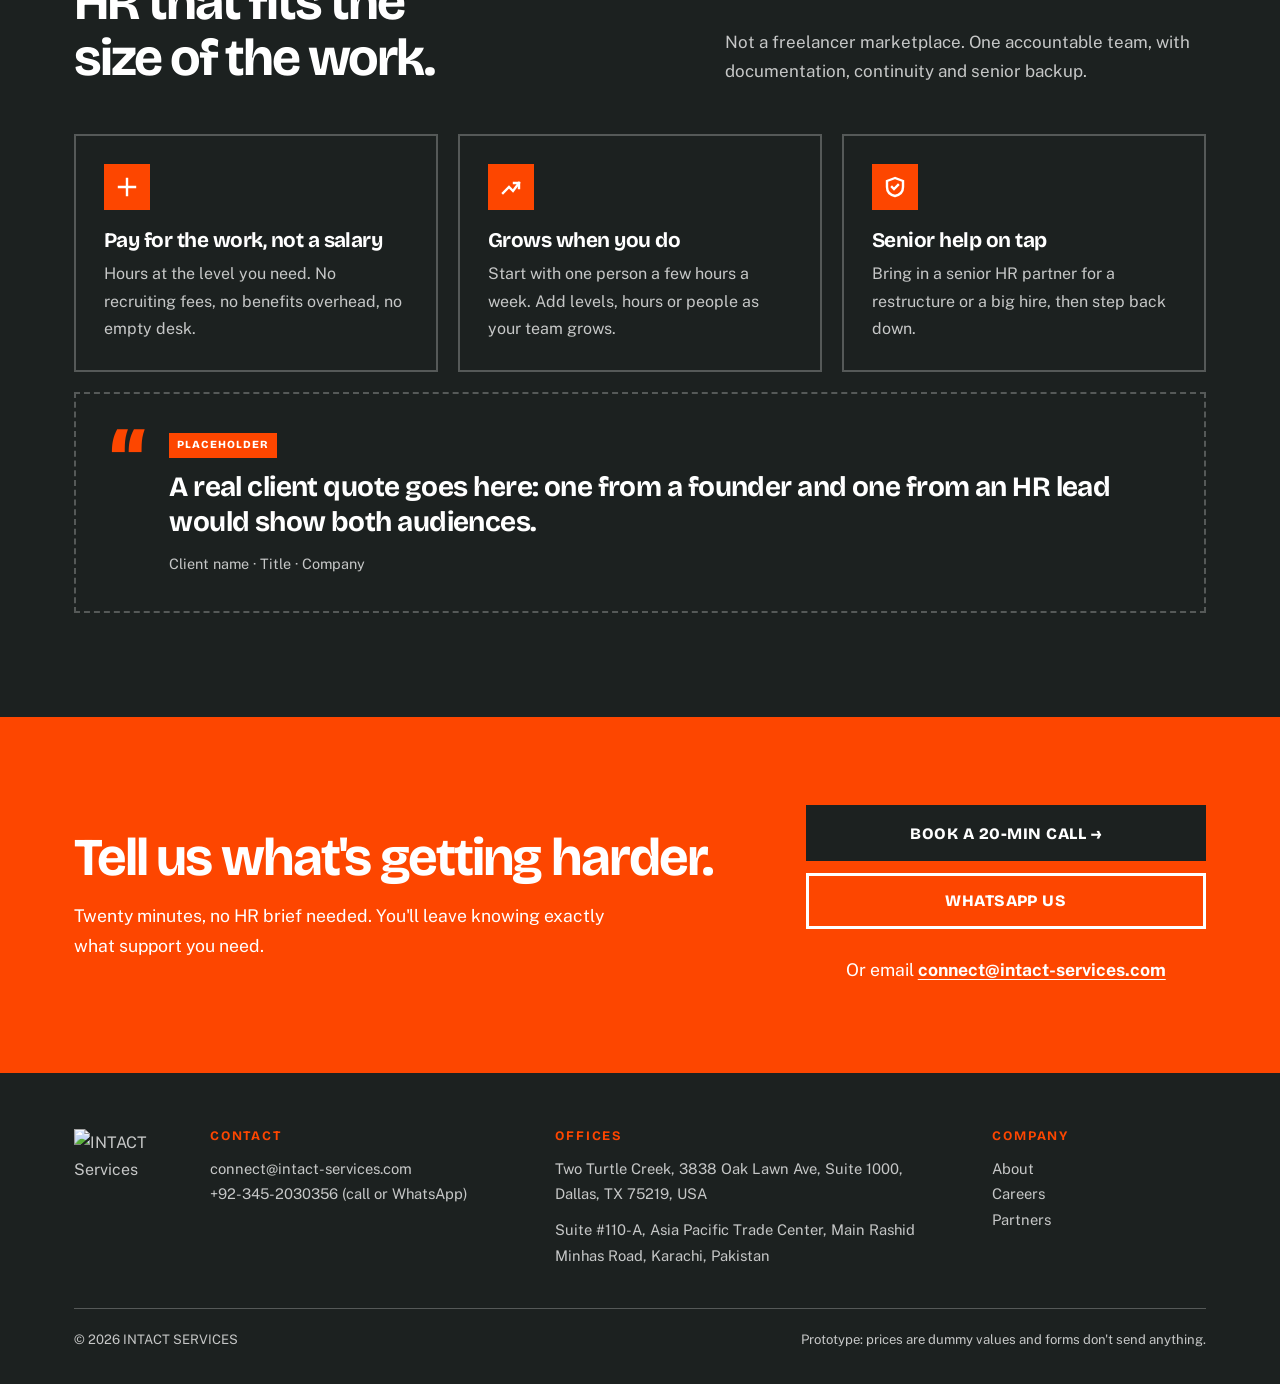
==== commit 5c2e6de4: "Stop the hero trust tags looking like selected options The orange-filled guarantee tag looked like a" ====
--- a/index.html
+++ b/index.html
@@ -12,7 +12,7 @@
   <link rel="preconnect" href="https://fonts.gstatic.com" crossorigin>
   <link rel="stylesheet" href="https://fonts.googleapis.com/css2?family=Bricolage+Grotesque:opsz,wght@12..96,700;12..96,800&family=Public+Sans:wght@400;500;600;700&display=swap">
   <!-- Bump ?v= on each release so browsers don't mix old and new files. -->
-  <link rel="stylesheet" href="assets/css/site.css?v=4">
+  <link rel="stylesheet" href="assets/css/site.css?v=5">
 </head>
 <body>
   <a class="skip" href="#main">Skip to content</a>
@@ -43,8 +43,8 @@
           <p class="eyebrow">For startups and established teams</p>
           <h1>Add HR capability, <span class="hl">not HR&nbsp;headcount.</span></h1>
           <p class="lead">Starting out? Begin with a few hours a week. Already have an HR team? Add capacity or senior expertise exactly when you need it.</p>
-          <ul class="hero-tags" aria-label="What you get">
-            <li class="is-key">30-day money-back guarantee</li>
+          <p class="guarantee guarantee-hero"><svg viewBox="0 0 24 24" aria-hidden="true"><path d="M12 3 4 6v6c0 5 3.5 8 8 9 4.5-1 8-4 8-9V6l-8-3Z"/><path d="m8.5 12 2.5 2.5 4.5-4.5"/></svg><span>30-day money-back guarantee</span></p>
+          <ul class="hero-tags" aria-label="Also included">
             <li>Managed delivery</li>
             <li>U.S. business hours</li>
           </ul>
@@ -274,6 +274,6 @@
     </div>
   </dialog>
 
-  <script src="assets/js/site.js?v=4" defer></script>
+  <script src="assets/js/site.js?v=5" defer></script>
 </body>
 </html>
--- a/assets/css/site.css
+++ b/assets/css/site.css
@@ -111,11 +111,12 @@
 .hero h1 { margin: 1.1rem 0 1.4rem; font-size: clamp(2.6rem, 1.5rem + 3.6vw, 4.4rem); line-height: .98; letter-spacing: -.045em; text-wrap: balance; }
 .hl { color: var(--o); }
 .lead { max-width: 36rem; font-size: clamp(1.05rem, .95rem + .4vw, 1.1875rem); line-height: 1.75; }
-.hero-tags { display: flex; flex-wrap: wrap; gap: .6rem; margin: 2rem 0 0; padding: 0; list-style: none; }
-.hero-tags li { display: inline-flex; align-items: center; gap: .45rem; border: 2px solid var(--w-25); padding: .45rem .75rem; font-family: var(--ff-h); font-weight: 800; font-size: .72rem; letter-spacing: .1em; text-transform: uppercase; }
+/* Trust line under the hero copy. Plain text, no boxes, so nothing here looks like a button or a selected option. */
+.guarantee.guarantee-hero { margin: 2rem 0 0; font-size: .95rem; }
+.guarantee.guarantee-hero svg { width: 28px; height: 28px; }
+.hero-tags { display: flex; flex-wrap: wrap; gap: .35rem 1.5rem; margin: .7rem 0 0; padding: 0 0 0 calc(28px + .55rem); list-style: none; }
+.hero-tags li { display: inline-flex; align-items: center; gap: .45rem; font-family: var(--ff-h); font-weight: 800; font-size: .72rem; letter-spacing: .1em; text-transform: uppercase; color: var(--w-75); }
 .hero-tags li::before { content: "✓"; color: var(--o); }
-.hero-tags li.is-key { background: var(--o); border-color: var(--o); }
-.hero-tags li.is-key::before { color: var(--w); }
 
 /* In-house comparison under each price: the reason this isn't "just hire someone". */
 .compare { margin: -.5rem 0 .9rem; padding-left: .7rem; border-left: 3px solid var(--o); font-size: .88rem; line-height: 1.45; color: var(--k-80); }
@@ -296,9 +297,9 @@
 @media (max-width: 560px) {
   :root { --pop: 8px; }
   .header-inner .btn-sm { padding: .6rem .8rem; font-size: .78rem; }
-  .hero-tags { margin-top: 1.25rem; gap: .3rem 1rem; }
-  .hero-tags li { padding: 0; border: 0; font-size: .66rem; }
-  .hero-tags li.is-key { padding: .3rem .55rem; }
+  .guarantee.guarantee-hero { margin-top: 1.5rem; font-size: .85rem; }
+  .hero-tags { gap: .3rem 1rem; }
+  .hero-tags li { font-size: .66rem; }
   .panel, .summary, .step-ink { margin-right: var(--pop); }
   .pod-row { grid-template-columns: minmax(0, 1fr) auto; gap: .9rem 1rem; padding: 1rem; }
   .pod-info { grid-column: 1 / -1; }
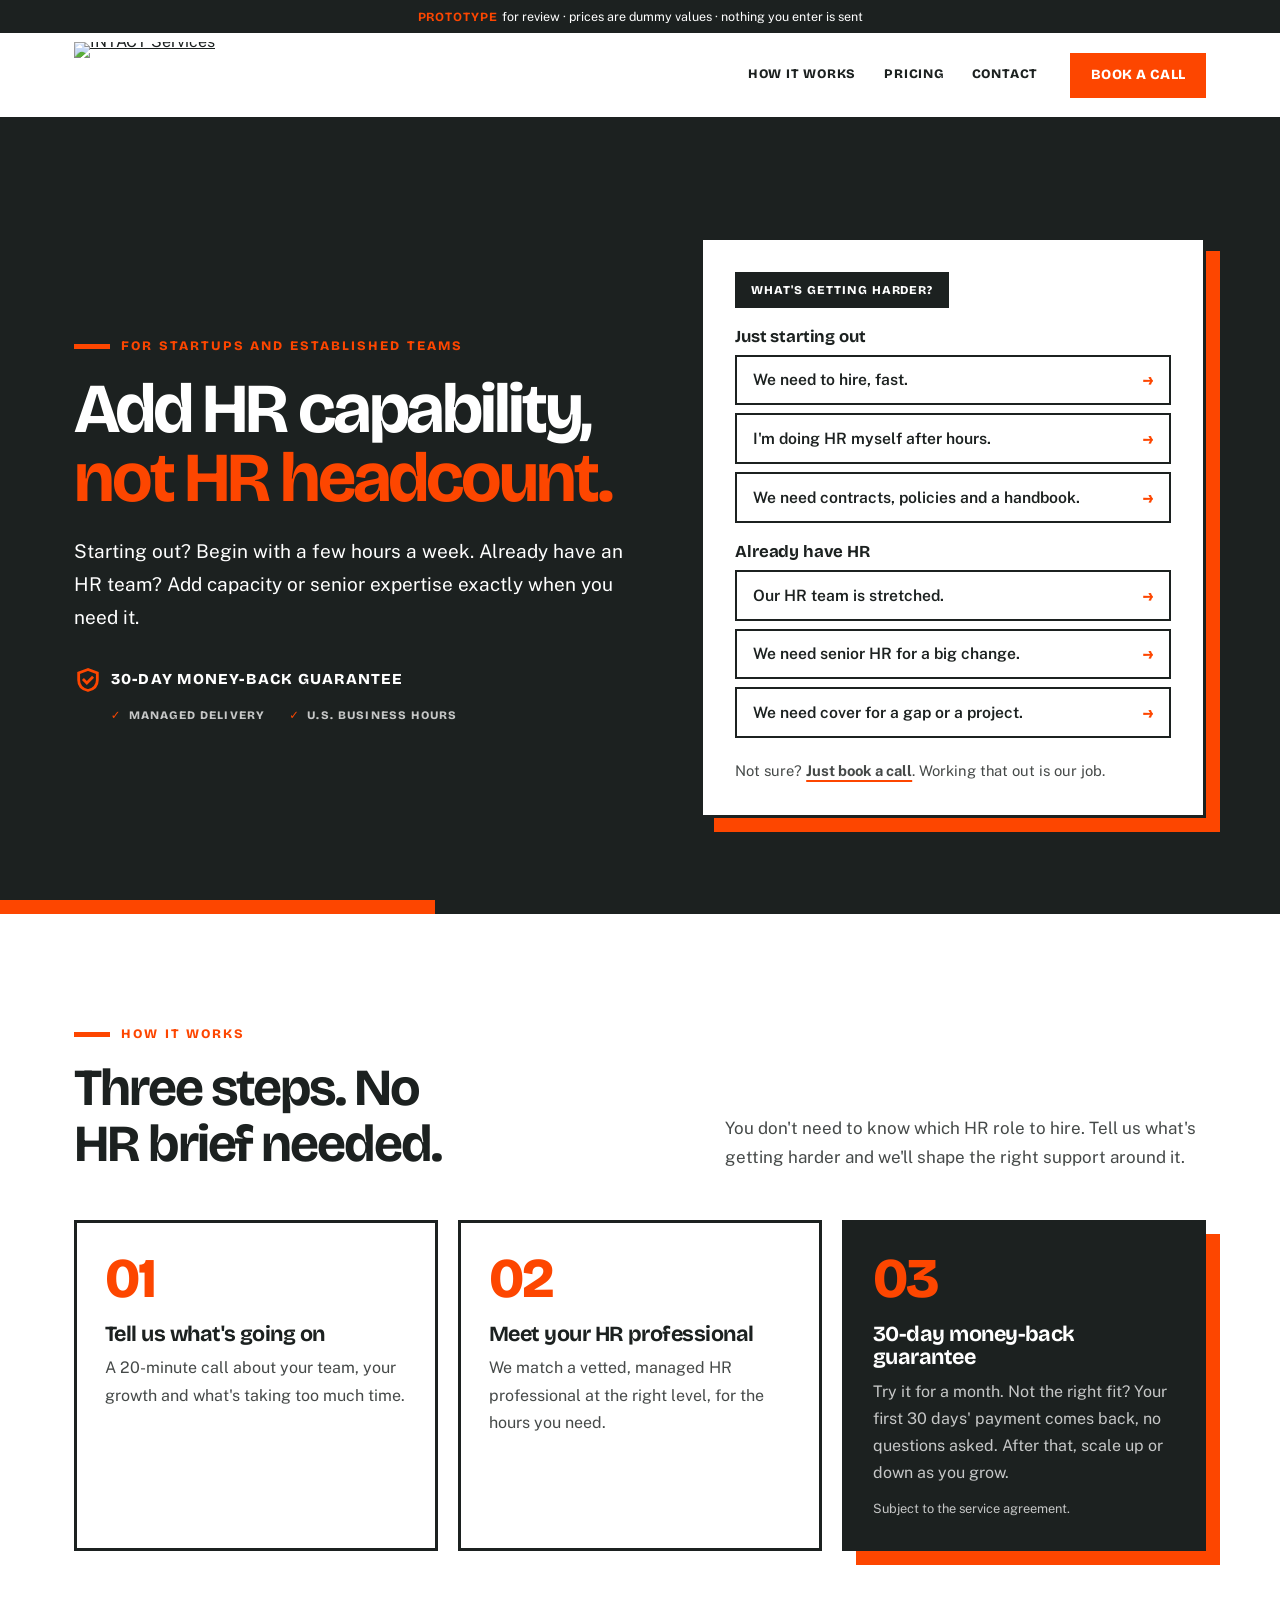
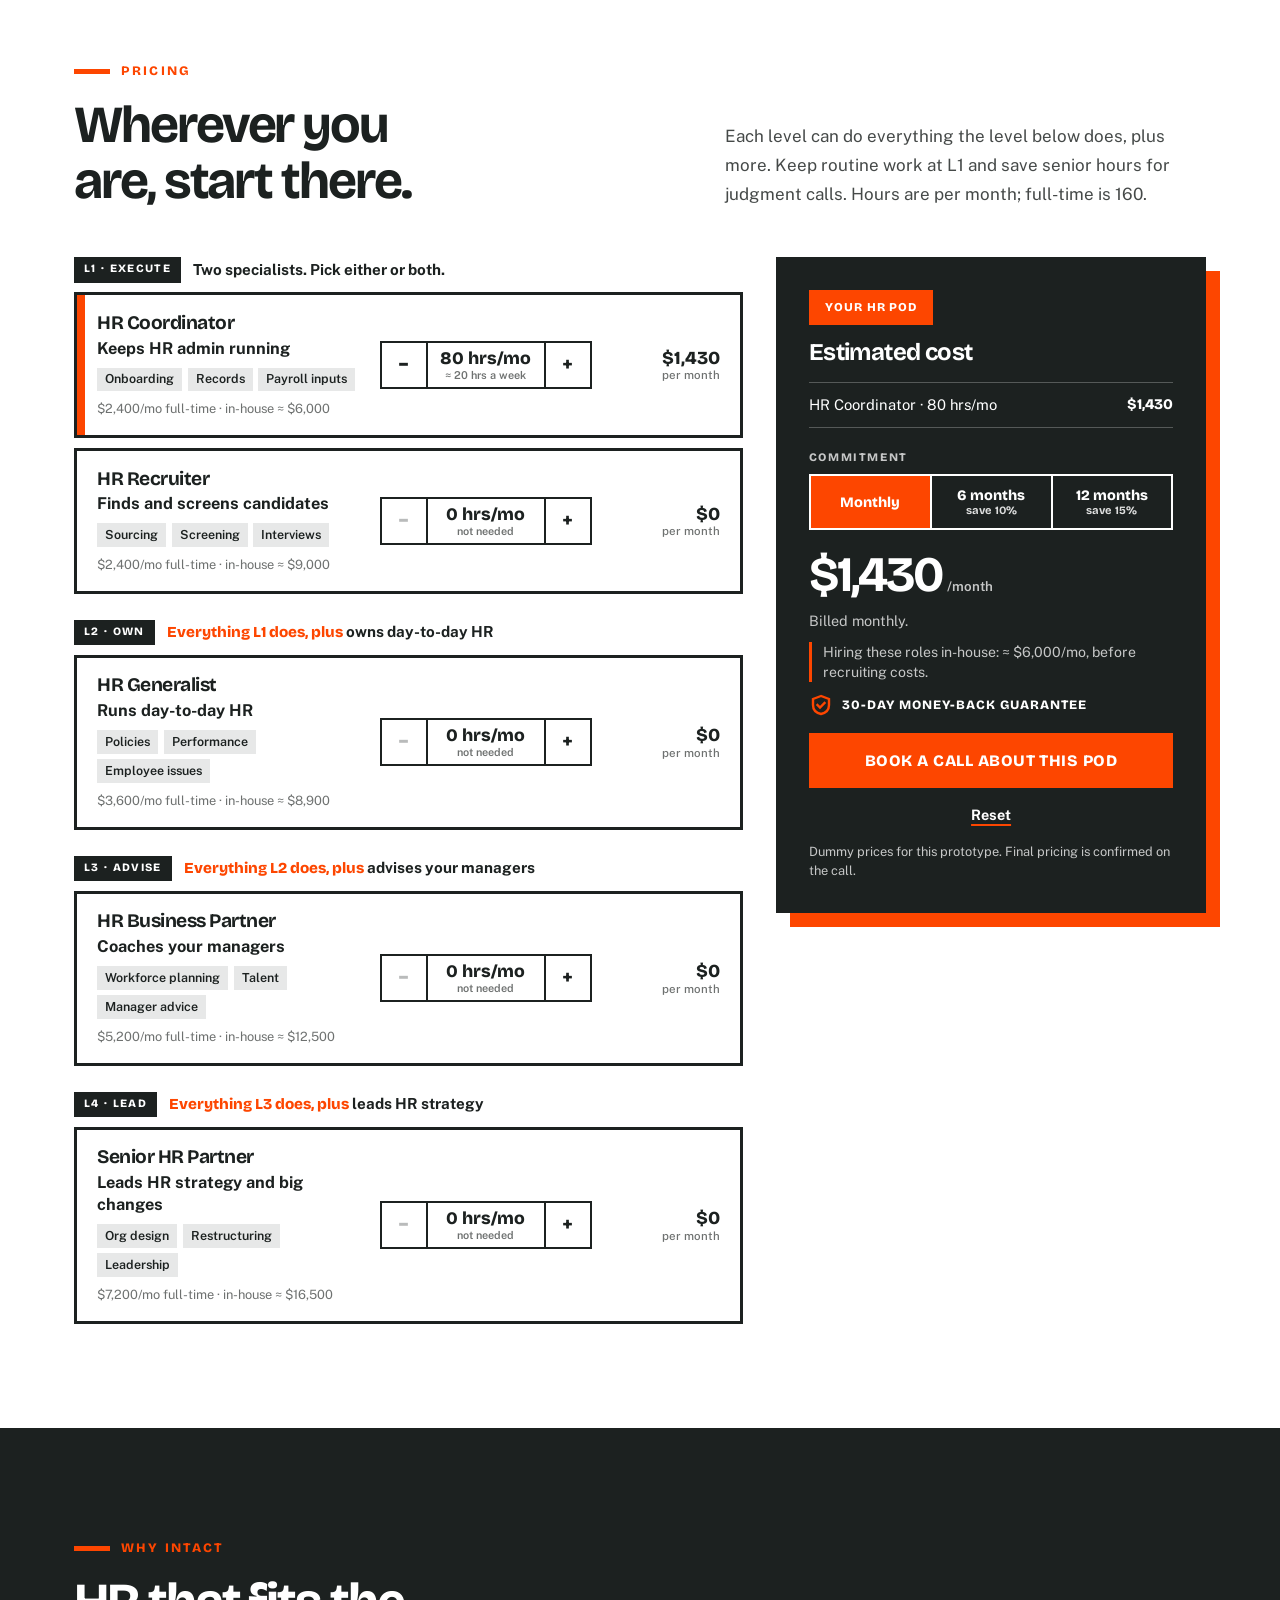
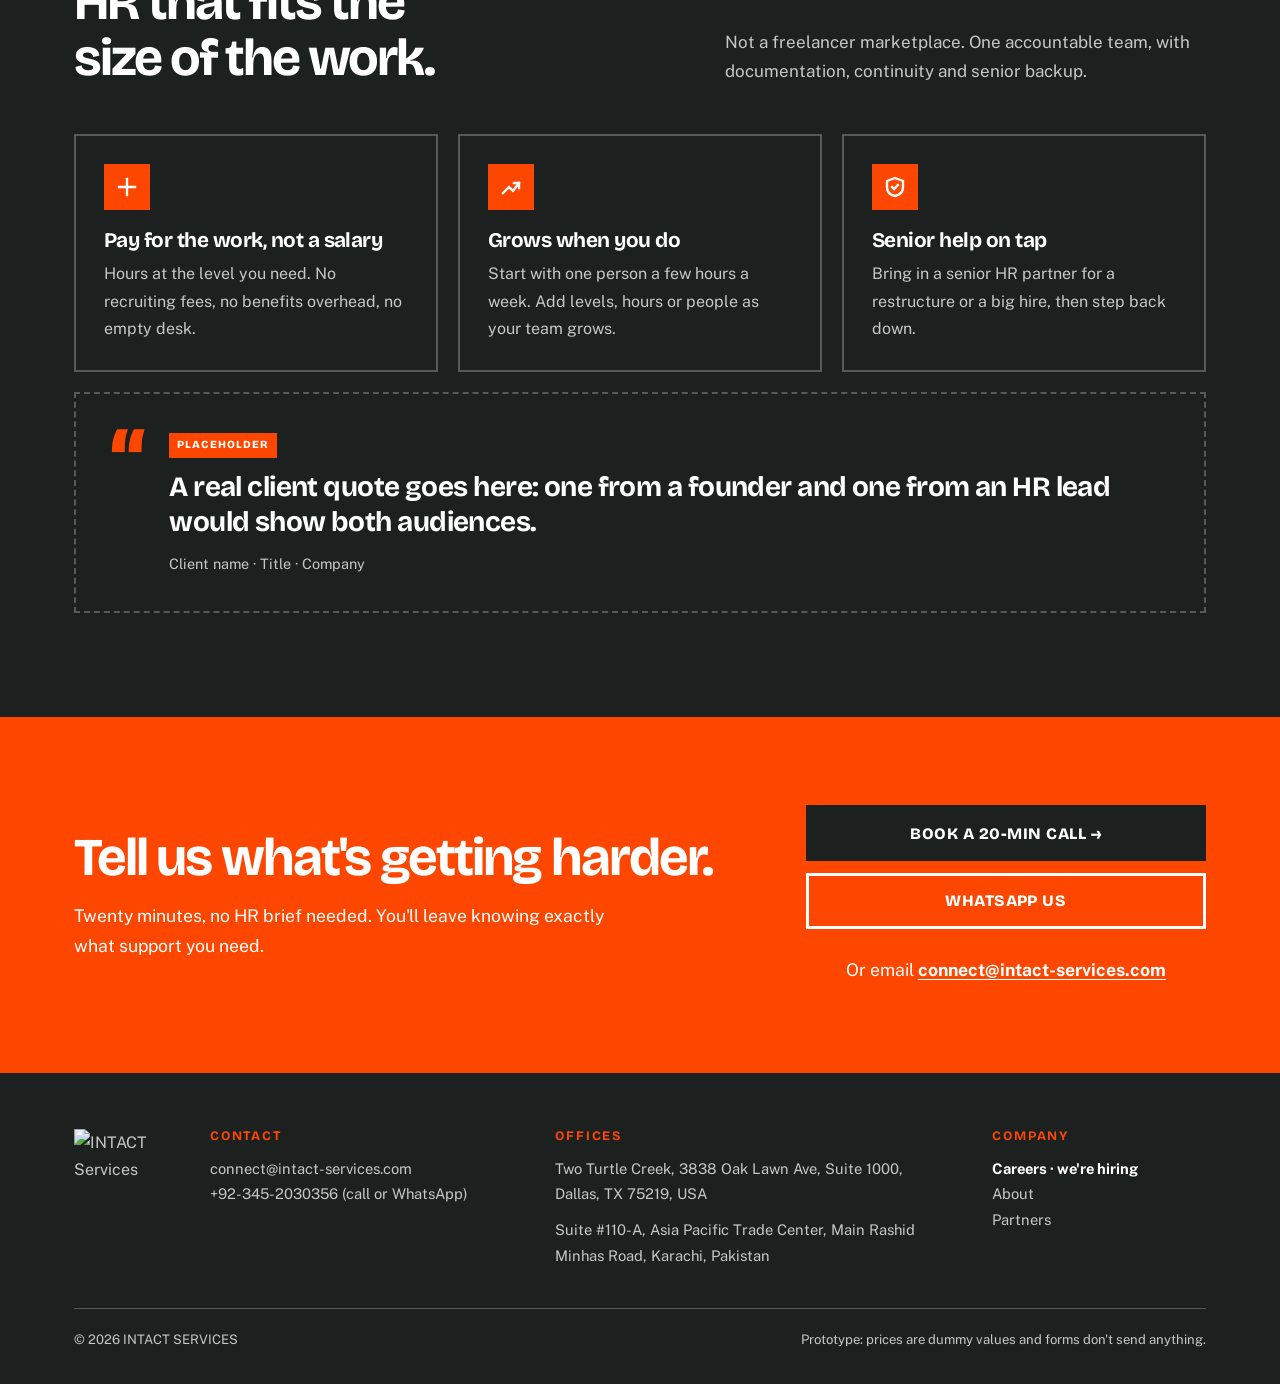
==== commit e187ee7b: "Add a Careers page and move Careers to the footer - New careers.html in the same design: the five ro" ====
--- a/index.html
+++ b/index.html
@@ -12,7 +12,7 @@
   <link rel="preconnect" href="https://fonts.gstatic.com" crossorigin>
   <link rel="stylesheet" href="https://fonts.googleapis.com/css2?family=Bricolage+Grotesque:opsz,wght@12..96,700;12..96,800&family=Public+Sans:wght@400;500;600;700&display=swap">
   <!-- Bump ?v= on each release so browsers don't mix old and new files. -->
-  <link rel="stylesheet" href="assets/css/site.css?v=5">
+  <link rel="stylesheet" href="assets/css/site.css?v=6">
 </head>
 <body>
   <a class="skip" href="#main">Skip to content</a>
@@ -27,7 +27,6 @@
       <nav class="nav" id="nav" aria-label="Primary">
         <a href="#how">How it works</a>
         <a href="#pricing">Pricing</a>
-        <a href="https://intact-services.com/careers/">Careers</a>
         <a href="#contact">Contact</a>
       </nav>
       <button class="btn btn-sm" type="button" data-book>Book a call</button>
@@ -224,8 +223,8 @@
         </div>
         <div>
           <h3>Company</h3>
-          <p><a href="https://intact-services.com/about/">About</a><br>
-          <a href="https://intact-services.com/careers/">Careers</a><br>
+          <p><a class="footer-strong" href="careers.html">Careers · we're hiring</a><br>
+          <a href="https://intact-services.com/about/">About</a><br>
           <a href="https://intact-services.com/partners/">Partners</a></p>
         </div>
       </div>
@@ -274,6 +273,6 @@
     </div>
   </dialog>
 
-  <script src="assets/js/site.js?v=5" defer></script>
+  <script src="assets/js/site.js?v=6" defer></script>
 </body>
 </html>
--- a/assets/css/site.css
+++ b/assets/css/site.css
@@ -270,6 +270,45 @@
 .modal h2:focus { outline: none; }
 .done .btn { margin-top: 1.25rem; }
 
+/* ---------- Careers page ---------- */
+.hero-solo { max-width: var(--wrap); padding-top: calc(var(--hang) + clamp(1.5rem, 1rem + 2vw, 3rem)); padding-bottom: clamp(3.5rem, 2rem + 5vw, 6rem); }
+.hero-solo h1, .hero-solo .lead { max-width: 46rem; }
+.hero-actions { display: flex; flex-wrap: wrap; gap: .85rem; margin-top: 2rem; }
+.hero-actions .btn:hover { background: var(--w); border-color: var(--w); color: var(--k); }
+.hero-tags.hero-tags-flush { margin-top: 1.5rem; padding-left: 0; }
+
+.jobs { display: grid; gap: .75rem; }
+.job-row { display: grid; grid-template-columns: minmax(0, 1fr) auto; align-items: center; gap: 1.25rem 2rem; border: 3px solid var(--k); padding: 1.25rem 1.5rem; transition: box-shadow .25s var(--ease); }
+.job-row:hover { box-shadow: inset 8px 0 0 var(--o); }
+.job-meta { display: flex; align-items: center; flex-wrap: wrap; gap: .4rem .75rem; margin-bottom: .55rem; }
+.job-exp { font-weight: 700; font-size: .88rem; color: var(--k-80); }
+.job-info h3 { font-size: 1.3rem; }
+.job-actions { display: grid; justify-items: end; gap: .55rem; }
+.job-jd { font-size: .85rem; font-weight: 600; color: var(--k-80); text-decoration-color: var(--o); text-decoration-thickness: 2px; text-underline-offset: 3px; }
+.job-jd:hover { color: var(--o); }
+
+.steps.steps-4 { grid-template-columns: repeat(4, 1fr); }
+
+.apply { background: var(--k); color: var(--w); }
+.apply-grid { display: grid; grid-template-columns: minmax(0, .8fr) minmax(0, 1.2fr); gap: clamp(2rem, 1rem + 4vw, 4.5rem); align-items: start; }
+.apply h2 { margin-top: .9rem; font-size: clamp(2rem, 1.4rem + 2.4vw, 3.25rem); letter-spacing: -.04em; }
+.apply-lead { margin-top: 1rem; font-size: 1.0625rem; color: var(--w-75); }
+.apply-fine { margin-top: 1.25rem; font-size: .88rem; color: var(--w-75); }
+.form-grid { display: grid; grid-template-columns: repeat(2, minmax(0, 1fr)); gap: 0 1rem; margin-bottom: 1.25rem; }
+.field-wide { grid-column: 1 / -1; }
+.field select { width: 100%; padding: .7rem .8rem; border: 2px solid var(--k); border-radius: 0; font: inherit; font-weight: 400; background: var(--w); color: var(--k); }
+.field select:focus { outline: 3px solid var(--o); outline-offset: 0; }
+.field input[type="file"] { padding: .55rem; cursor: pointer; }
+.field input:user-invalid, .field select:user-invalid { border-color: var(--o); }
+.apply-panel .done h3 { font-size: 1.6rem; }
+.apply-panel .done h3:focus { outline: none; }
+.apply-panel .done p:not(.fine) { margin-top: .5rem; }
+
+.btn-ghost { background: transparent; color: var(--k); border-color: var(--k); }
+.btn-ghost:hover { background: var(--k); color: var(--w); }
+.footer .footer-strong { color: var(--w); font-weight: 700; }
+.apply + .footer, main:has(> .apply:last-child) + .footer { border-top: 1px solid var(--w-25); }
+
 /* ---------- Responsive ---------- */
 @media (max-width: 960px) {
   :root { --header: 72px; --logo: 104px; }
@@ -287,8 +326,8 @@
   .menu-btn[aria-expanded="true"] span::before { transform: translateY(6px) rotate(45deg); }
   .menu-btn[aria-expanded="true"] span::after { transform: translateY(-6px) rotate(-45deg); }
 
-  .hero-grid, .section-head, .pod, .cta-inner { grid-template-columns: minmax(0, 1fr); }
-  .steps, .why-grid { grid-template-columns: minmax(0, 1fr); }
+  .hero-grid, .section-head, .pod, .cta-inner, .apply-grid { grid-template-columns: minmax(0, 1fr); }
+  .steps, .steps.steps-4, .why-grid { grid-template-columns: minmax(0, 1fr); }
   .summary { position: static; }
   .pod-bar { display: flex; }
   .footer-grid { grid-template-columns: 1fr 1fr; }
@@ -306,6 +345,10 @@
   .stepper button { width: 3.25rem; }
   .stepper output { flex: 1; min-width: 5.5rem; }
   .quote { grid-template-columns: 1fr; gap: .5rem; }
+  .job-row { grid-template-columns: minmax(0, 1fr); padding: 1rem; }
+  .job-actions { grid-template-columns: auto 1fr; justify-items: start; align-items: center; gap: 1rem; }
+  .form-grid { grid-template-columns: minmax(0, 1fr); }
+  .hero-actions .btn { flex: 1 1 100%; }
   .footer-grid { grid-template-columns: 1fr; gap: 1.75rem; }
   .days { gap: .3rem; }
   .day { font-size: .9rem; }
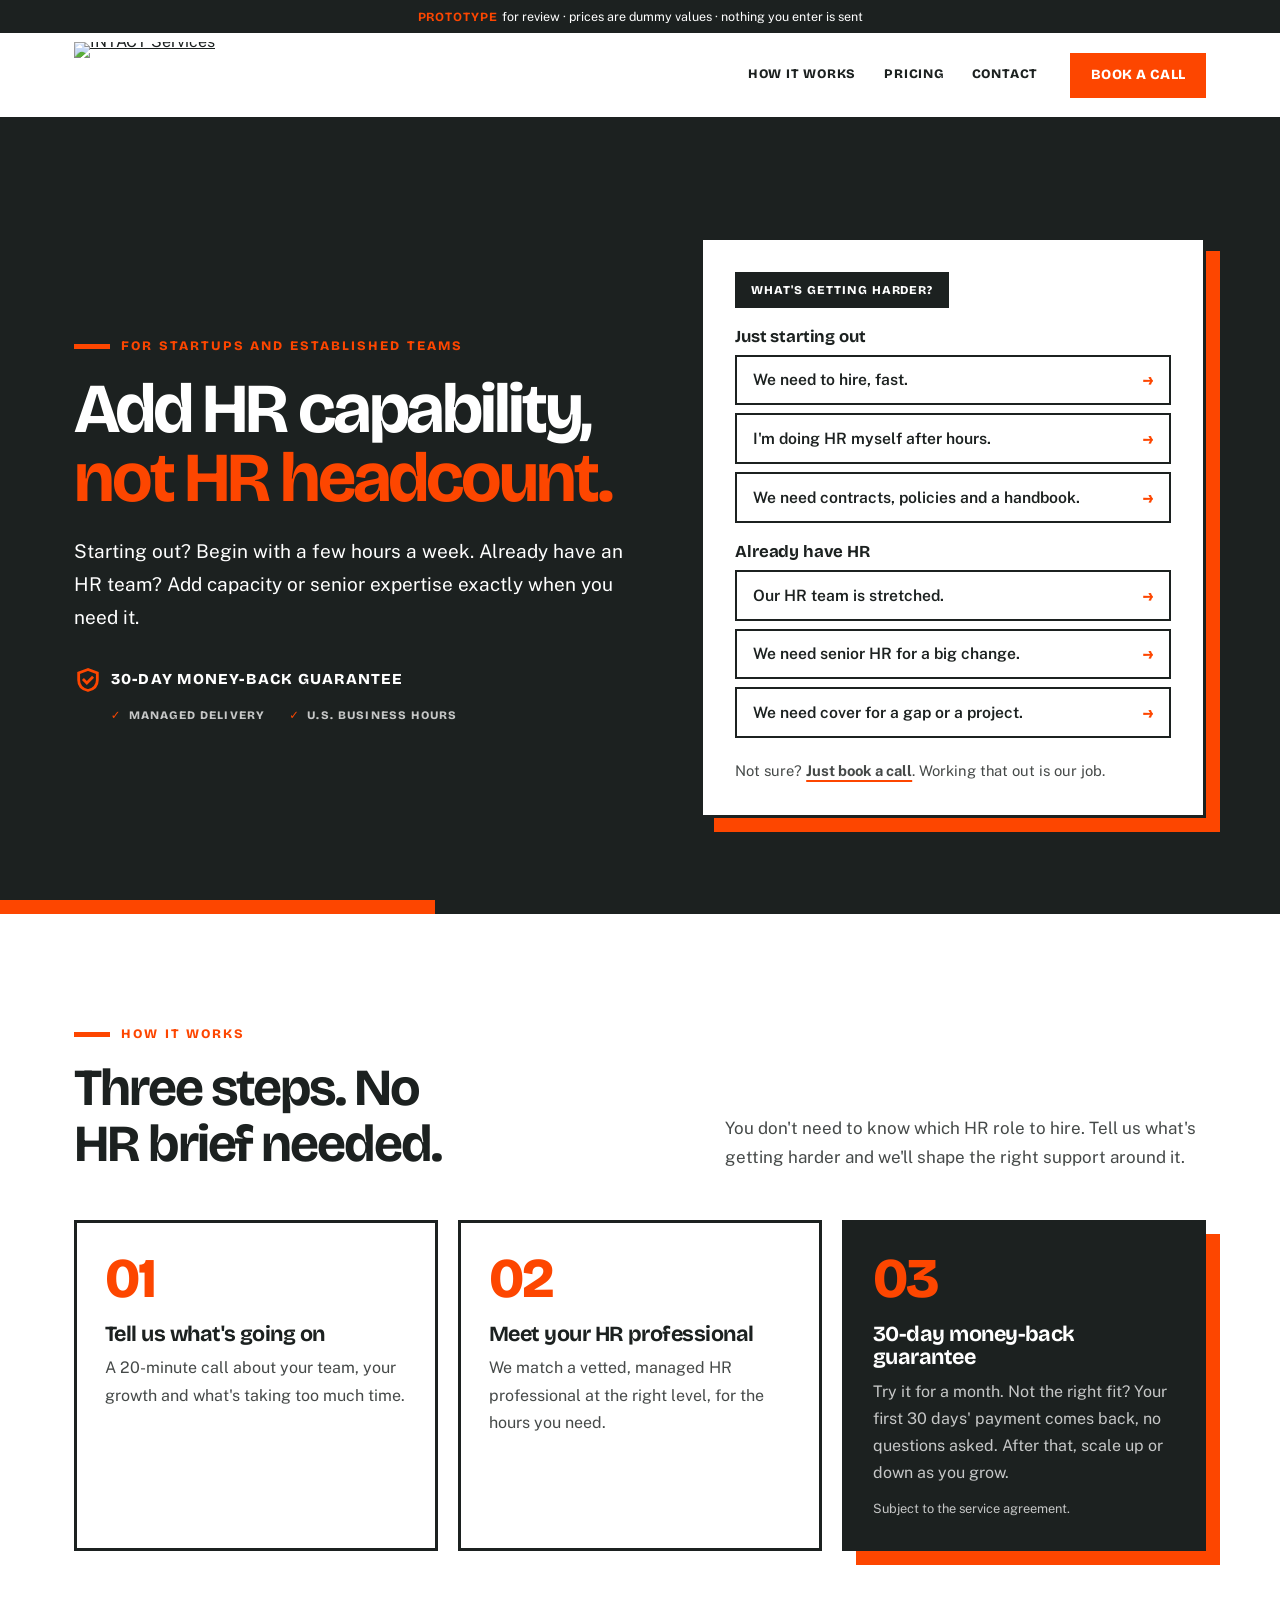
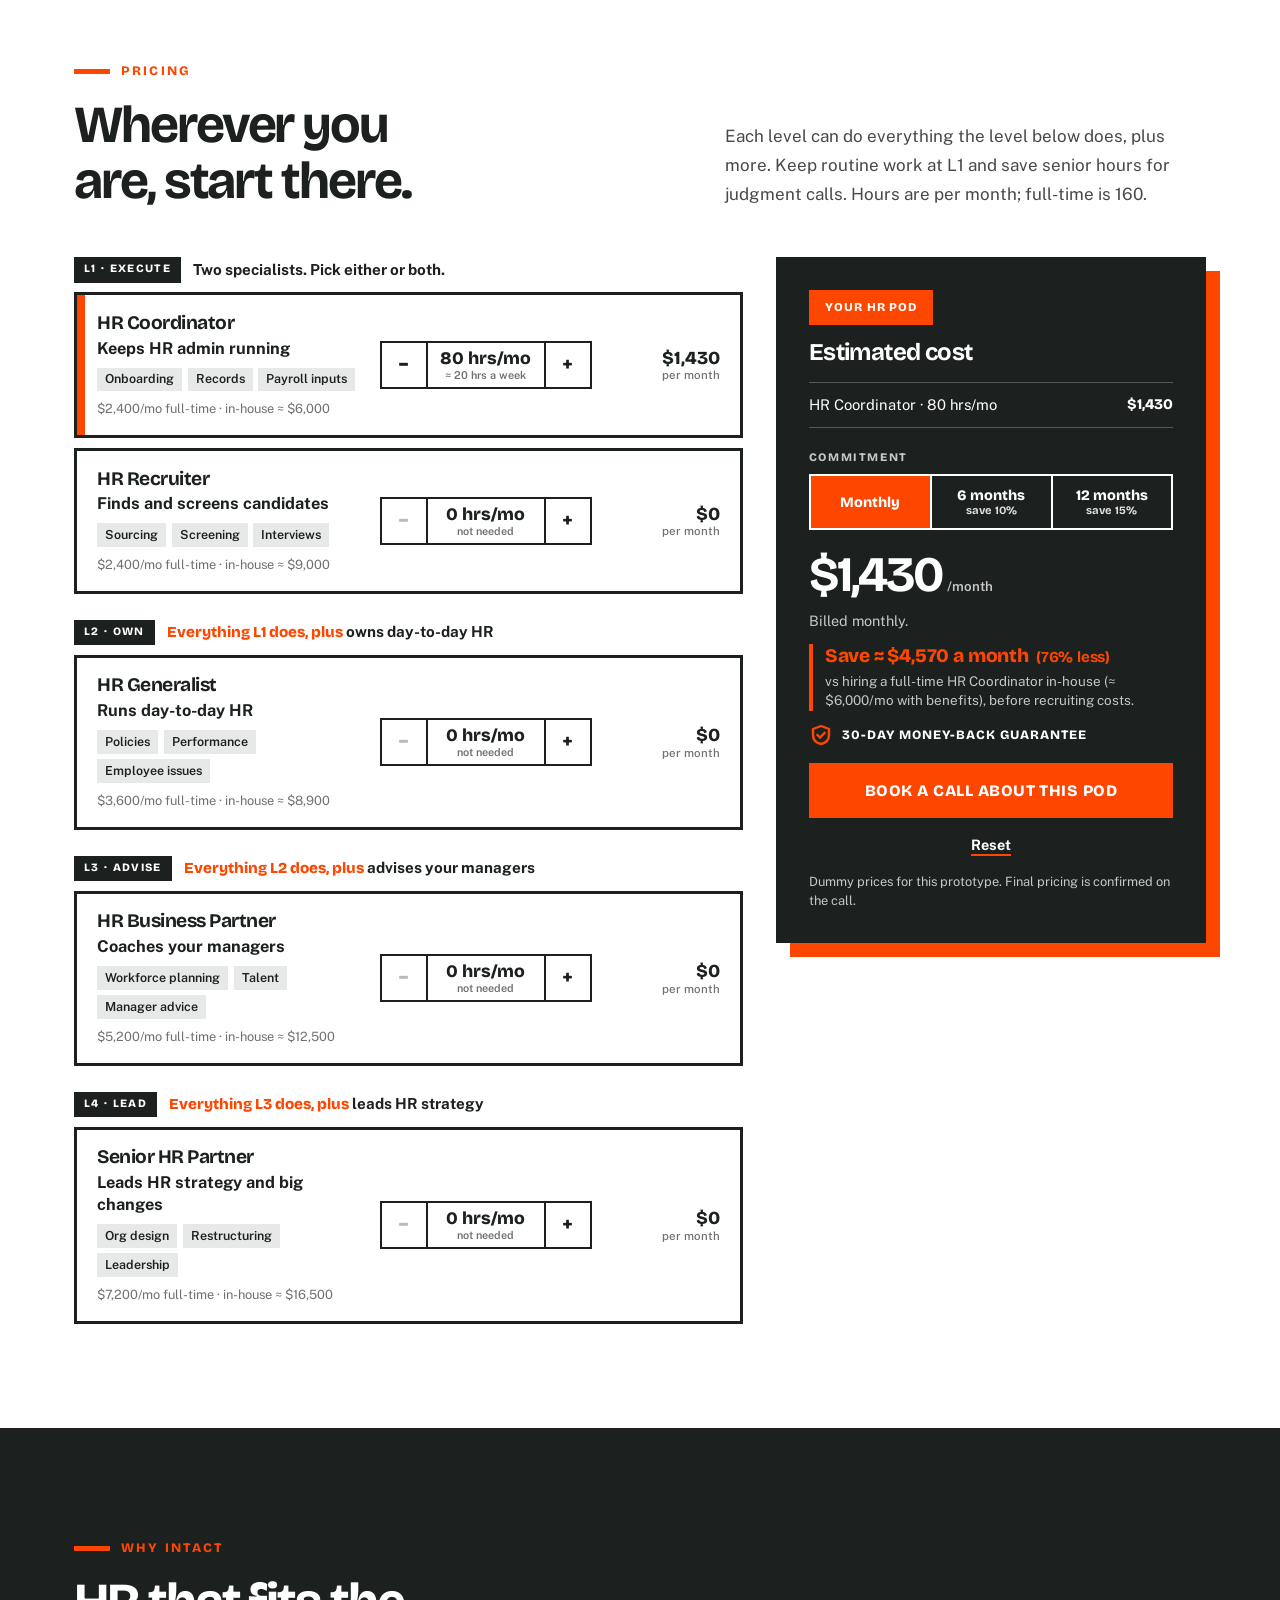
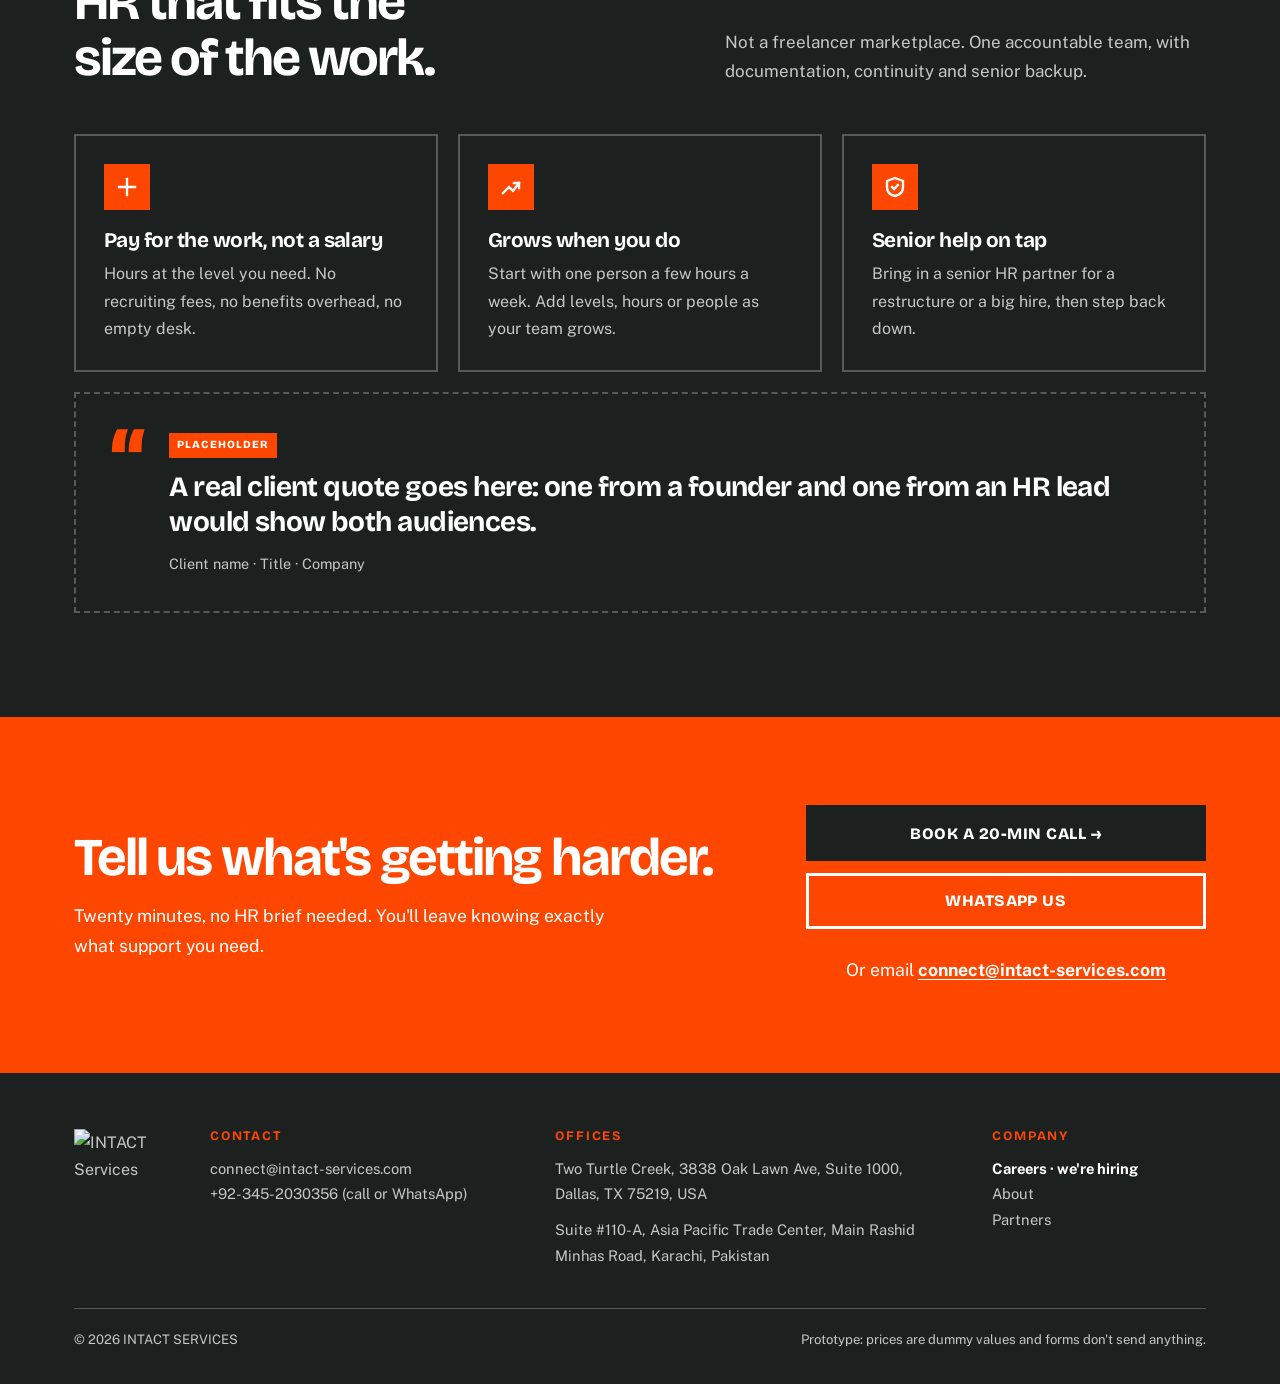
==== commit 3820c6bf: "Show savings vs hiring in-house under every price Replace the plain in-house cost line with "Save ≈ " ====
--- a/index.html
+++ b/index.html
@@ -12,7 +12,7 @@
   <link rel="preconnect" href="https://fonts.gstatic.com" crossorigin>
   <link rel="stylesheet" href="https://fonts.googleapis.com/css2?family=Bricolage+Grotesque:opsz,wght@12..96,700;12..96,800&family=Public+Sans:wght@400;500;600;700&display=swap">
   <!-- Bump ?v= on each release so browsers don't mix old and new files. -->
-  <link rel="stylesheet" href="assets/css/site.css?v=6">
+  <link rel="stylesheet" href="assets/css/site.css?v=7">
 </head>
 <body>
   <a class="skip" href="#main">Skip to content</a>
@@ -77,7 +77,7 @@
             <p class="seg-label" id="rHoursLabel">Hours a month</p>
             <div class="seg" id="rHours" role="group" aria-labelledby="rHoursLabel"></div>
             <p class="price"><b id="rPrice"></b><small>/month</small></p>
-            <p class="compare" id="rCompare"></p>
+            <div class="savings" id="rSavings" aria-live="polite"></div>
             <p class="guarantee"><svg viewBox="0 0 24 24" aria-hidden="true"><path d="M12 3 4 6v6c0 5 3.5 8 8 9 4.5-1 8-4 8-9V6l-8-3Z"/><path d="m8.5 12 2.5 2.5 4.5-4.5"/></svg><span>30-day money-back guarantee</span></p>
             <button class="btn btn-block" type="button" data-book="finder">Book a 20-min call →</button>
             <div class="result-links">
@@ -141,7 +141,7 @@
             <div class="seg seg-dark" id="term" role="group" aria-labelledby="termLabel"></div>
             <p class="price price-dark"><b id="sumMonthly"></b><small>/month</small></p>
             <p class="sum-note" id="sumNote" aria-live="polite"></p>
-            <p class="compare compare-dark" id="sumCompare"></p>
+            <div class="savings savings-dark" id="sumSavings" aria-live="polite"></div>
             <p class="guarantee"><svg viewBox="0 0 24 24" aria-hidden="true"><path d="M12 3 4 6v6c0 5 3.5 8 8 9 4.5-1 8-4 8-9V6l-8-3Z"/><path d="m8.5 12 2.5 2.5 4.5-4.5"/></svg><span>30-day money-back guarantee</span></p>
             <button class="btn btn-block" type="button" data-book="pod">Book a call about this Pod</button>
             <button class="linkish linkish-dark" type="button" id="podReset">Reset</button>
@@ -273,6 +273,6 @@
     </div>
   </dialog>
 
-  <script src="assets/js/site.js?v=6" defer></script>
+  <script src="assets/js/site.js?v=7" defer></script>
 </body>
 </html>
--- a/assets/css/site.css
+++ b/assets/css/site.css
@@ -119,9 +119,14 @@
 .hero-tags li::before { content: "✓"; color: var(--o); }
 
 /* In-house comparison under each price: the reason this isn't "just hire someone". */
-.compare { margin: -.5rem 0 .9rem; padding-left: .7rem; border-left: 3px solid var(--o); font-size: .88rem; line-height: 1.45; color: var(--k-80); }
-.compare:empty { display: none; }
-.compare-dark { color: var(--w-75); }
+/* Plain orange text, no box, so it can't be mistaken for a selected option. */
+.savings { margin: -.35rem 0 1rem; padding-left: .75rem; border-left: 4px solid var(--o); }
+.savings:empty { display: none; }
+.savings-main { display: flex; align-items: baseline; flex-wrap: wrap; gap: .1rem .45rem; font-family: var(--ff-h); font-size: 1.2rem; line-height: 1.2; letter-spacing: -.01em; color: var(--o); }
+.savings-main b { font-weight: 800; }
+.savings-pct { font-size: .95rem; font-weight: 700; }
+.savings-note { margin-top: .3rem; font-size: .84rem; line-height: 1.45; color: var(--k-80); }
+.savings-dark .savings-note { color: var(--w-75); }
 
 /* The guarantee sits next to every price and Book button. */
 .guarantee { display: flex; align-items: center; gap: .55rem; margin: -.25rem 0 1rem; font-family: var(--ff-h); font-weight: 800; font-size: .8rem; letter-spacing: .08em; line-height: 1.3; text-transform: uppercase; }
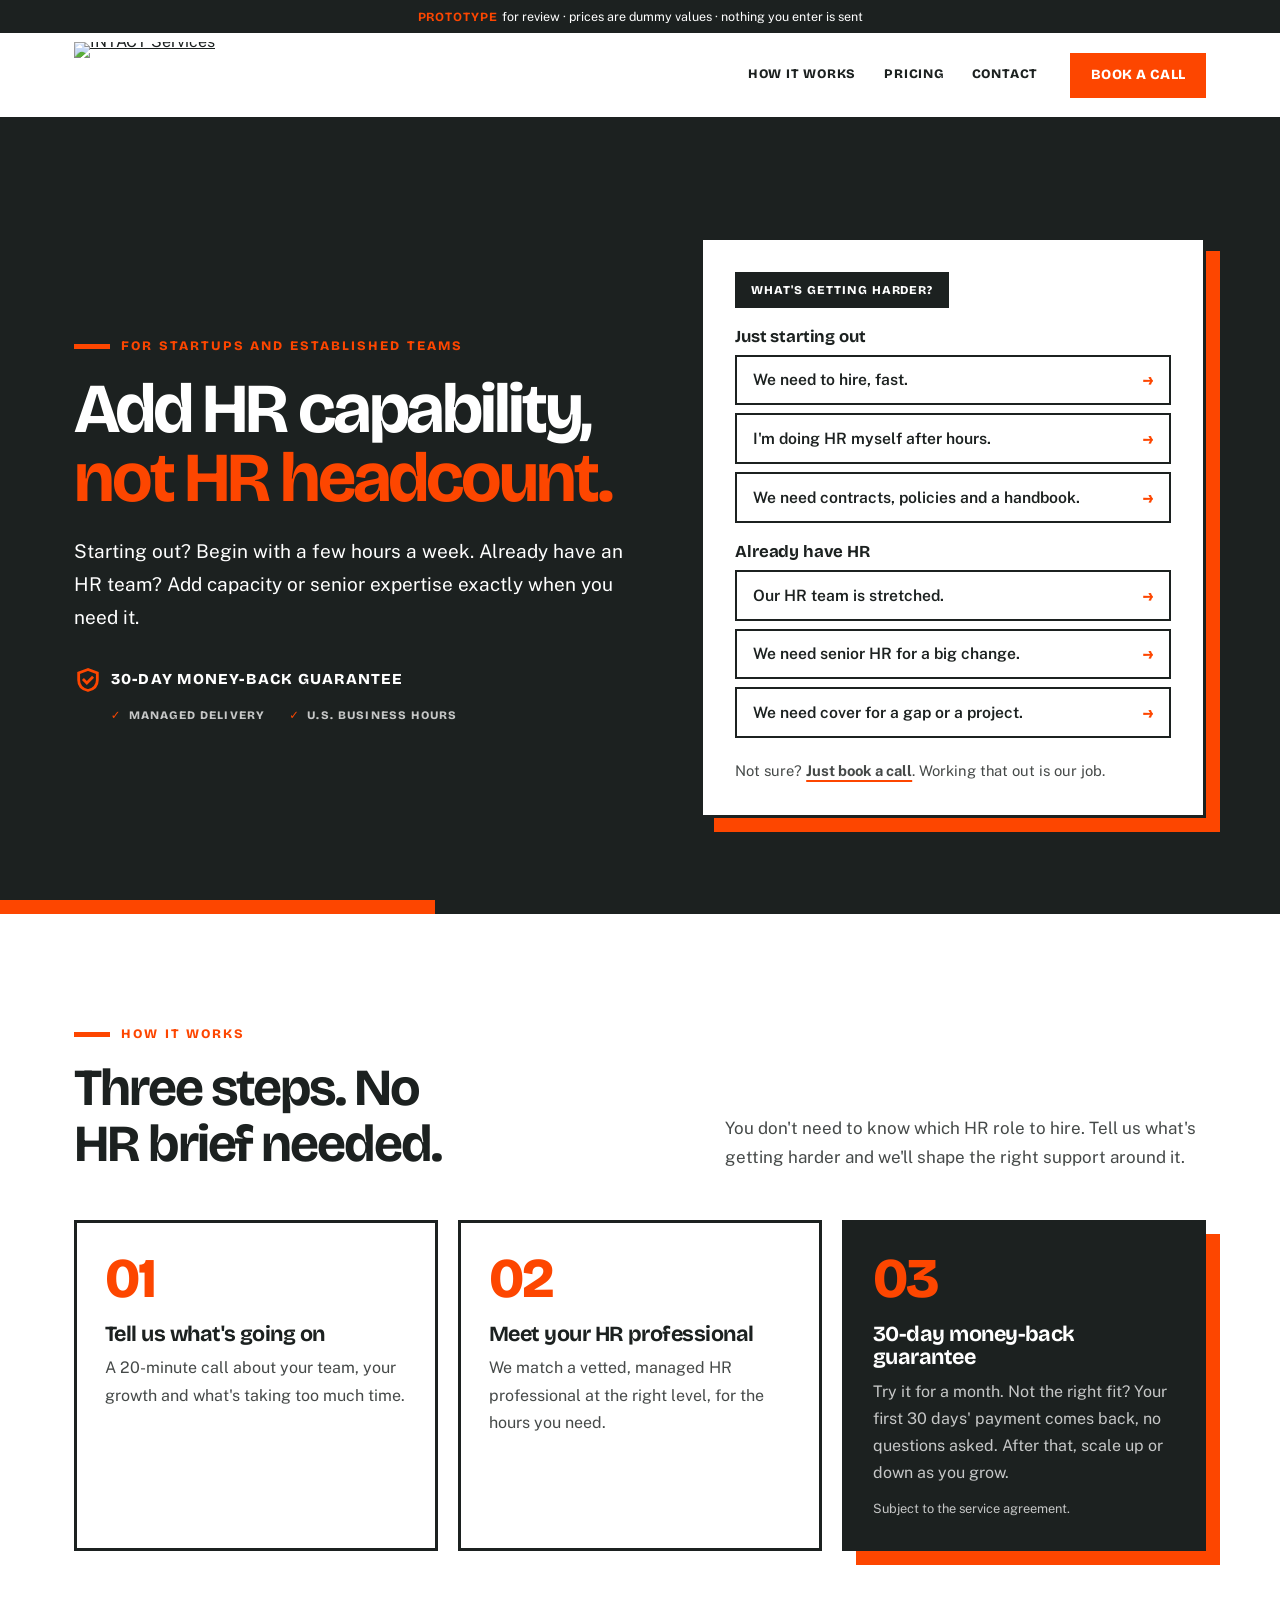
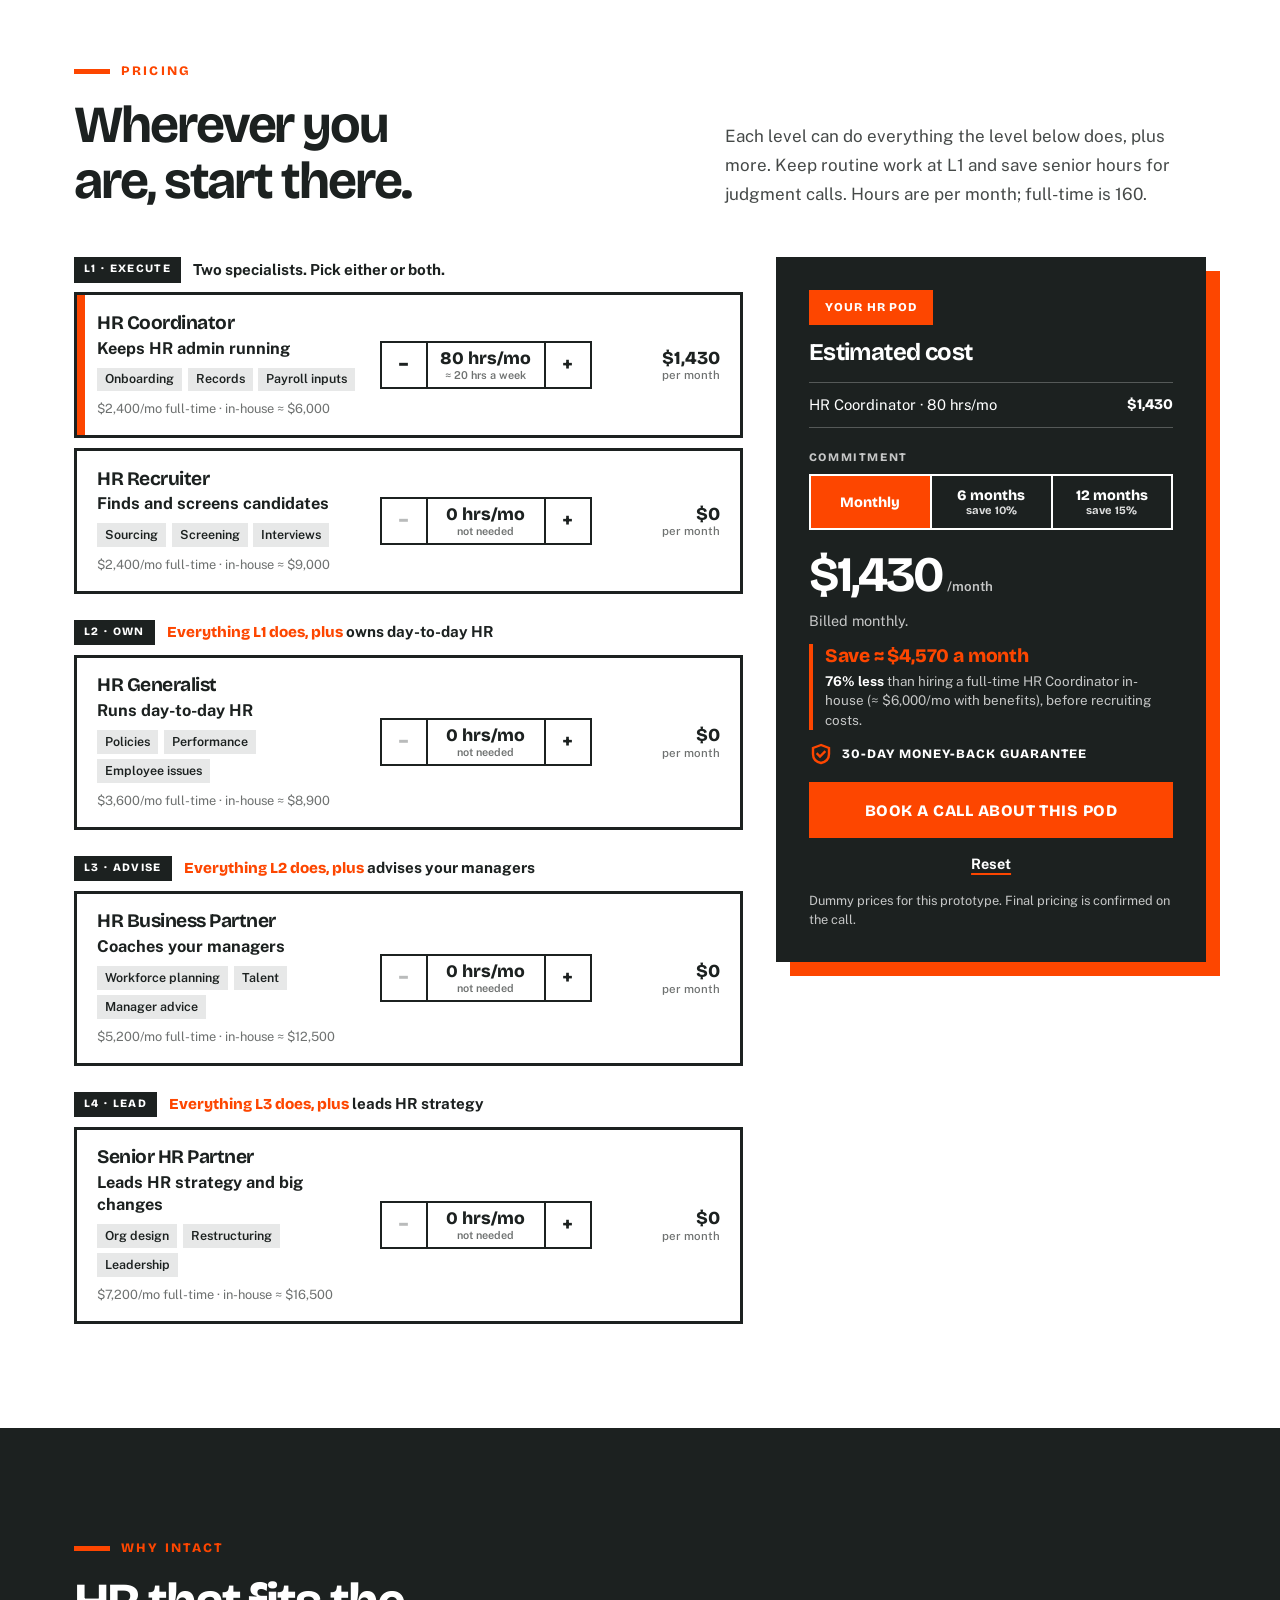
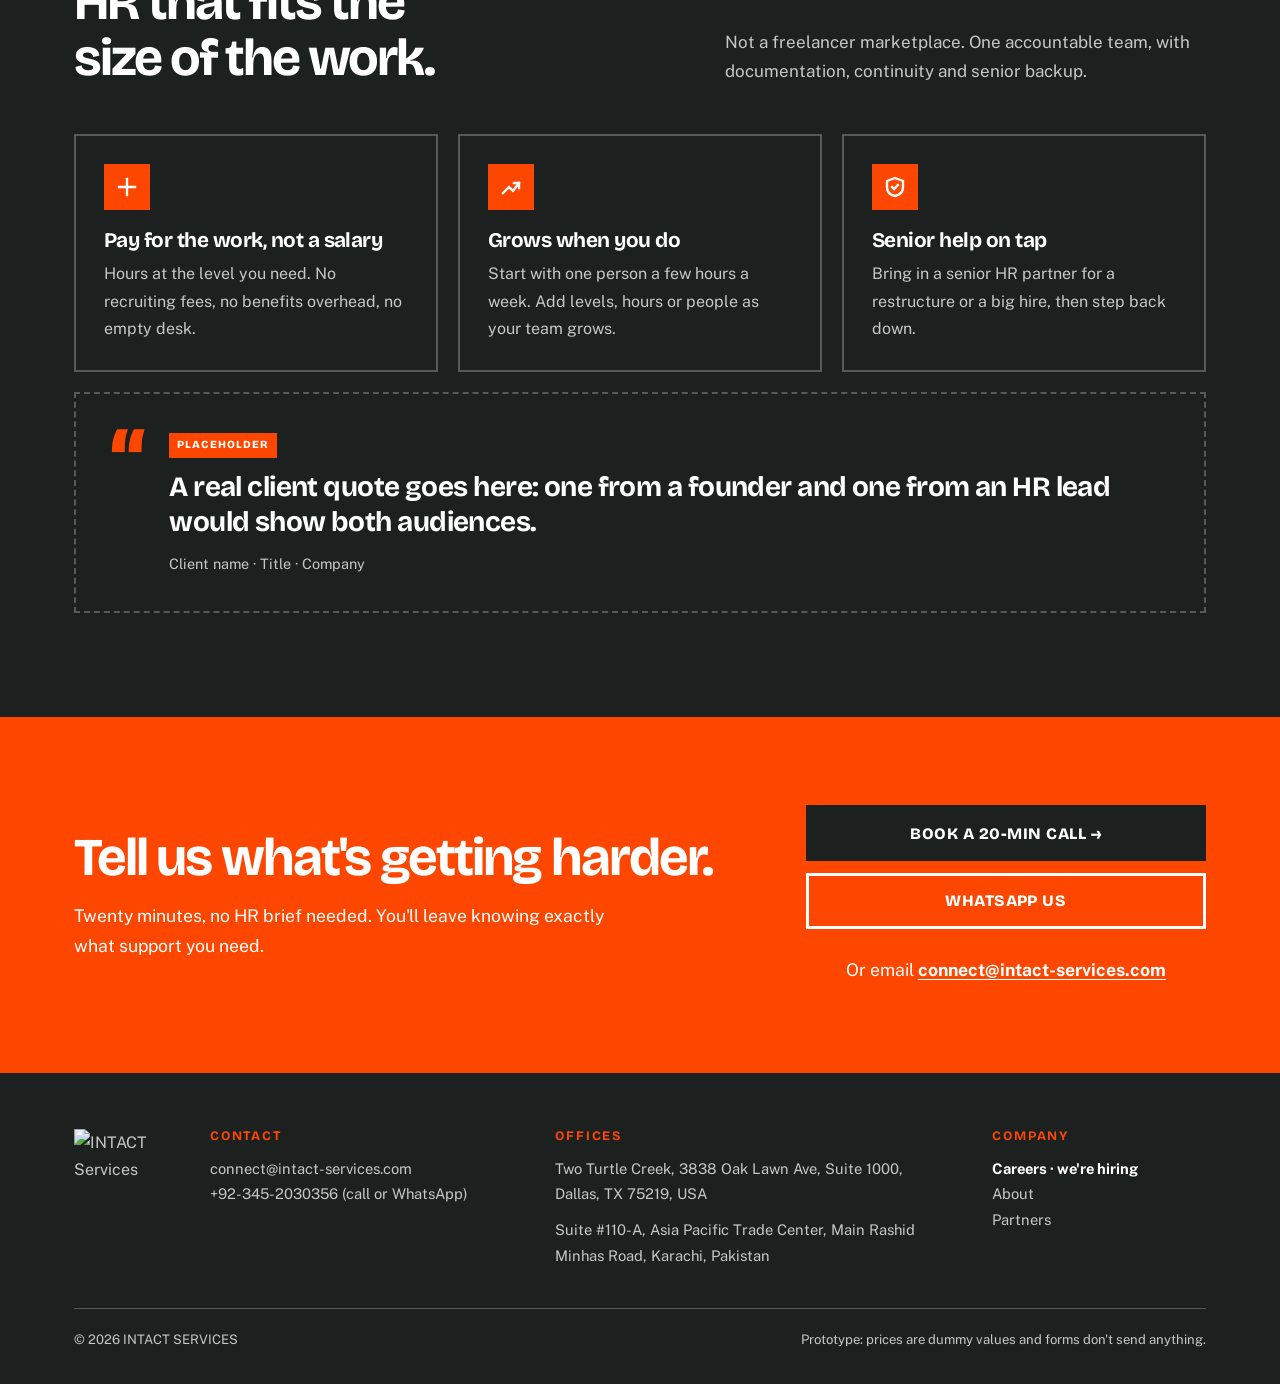
==== commit a670442b: "Put the savings percentage in its comparison sentence "(76% less)" next to "Save ≈ $X a month" didn'" ====
--- a/index.html
+++ b/index.html
@@ -12,7 +12,7 @@
   <link rel="preconnect" href="https://fonts.gstatic.com" crossorigin>
   <link rel="stylesheet" href="https://fonts.googleapis.com/css2?family=Bricolage+Grotesque:opsz,wght@12..96,700;12..96,800&family=Public+Sans:wght@400;500;600;700&display=swap">
   <!-- Bump ?v= on each release so browsers don't mix old and new files. -->
-  <link rel="stylesheet" href="assets/css/site.css?v=7">
+  <link rel="stylesheet" href="assets/css/site.css?v=8">
 </head>
 <body>
   <a class="skip" href="#main">Skip to content</a>
@@ -273,6 +273,6 @@
     </div>
   </dialog>
 
-  <script src="assets/js/site.js?v=7" defer></script>
+  <script src="assets/js/site.js?v=8" defer></script>
 </body>
 </html>
--- a/assets/css/site.css
+++ b/assets/css/site.css
@@ -122,11 +122,11 @@
 /* Plain orange text, no box, so it can't be mistaken for a selected option. */
 .savings { margin: -.35rem 0 1rem; padding-left: .75rem; border-left: 4px solid var(--o); }
 .savings:empty { display: none; }
-.savings-main { display: flex; align-items: baseline; flex-wrap: wrap; gap: .1rem .45rem; font-family: var(--ff-h); font-size: 1.2rem; line-height: 1.2; letter-spacing: -.01em; color: var(--o); }
-.savings-main b { font-weight: 800; }
-.savings-pct { font-size: .95rem; font-weight: 700; }
+.savings-main { font-family: var(--ff-h); font-weight: 800; font-size: 1.2rem; line-height: 1.2; letter-spacing: -.01em; color: var(--o); }
 .savings-note { margin-top: .3rem; font-size: .84rem; line-height: 1.45; color: var(--k-80); }
+.savings-note b { color: var(--k); }
 .savings-dark .savings-note { color: var(--w-75); }
+.savings-dark .savings-note b { color: var(--w); }
 
 /* The guarantee sits next to every price and Book button. */
 .guarantee { display: flex; align-items: center; gap: .55rem; margin: -.25rem 0 1rem; font-family: var(--ff-h); font-weight: 800; font-size: .8rem; letter-spacing: .08em; line-height: 1.3; text-transform: uppercase; }
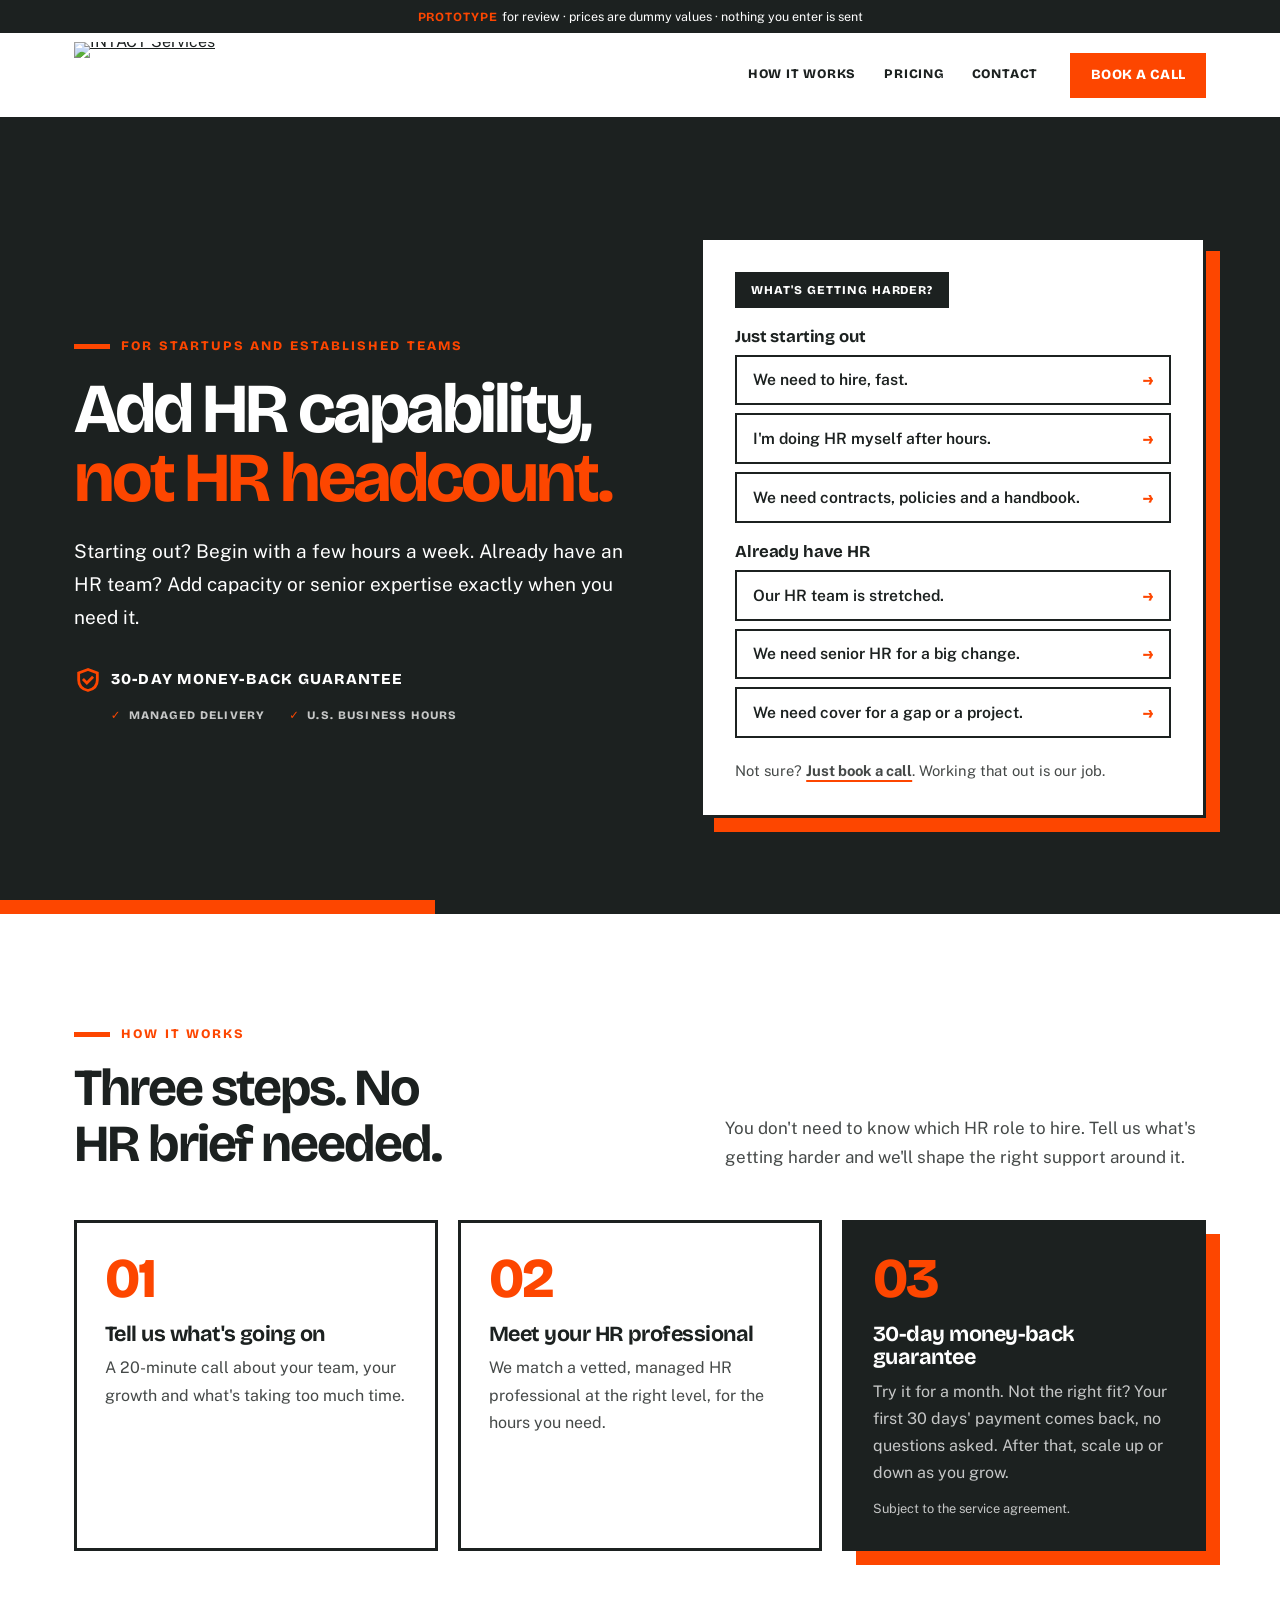
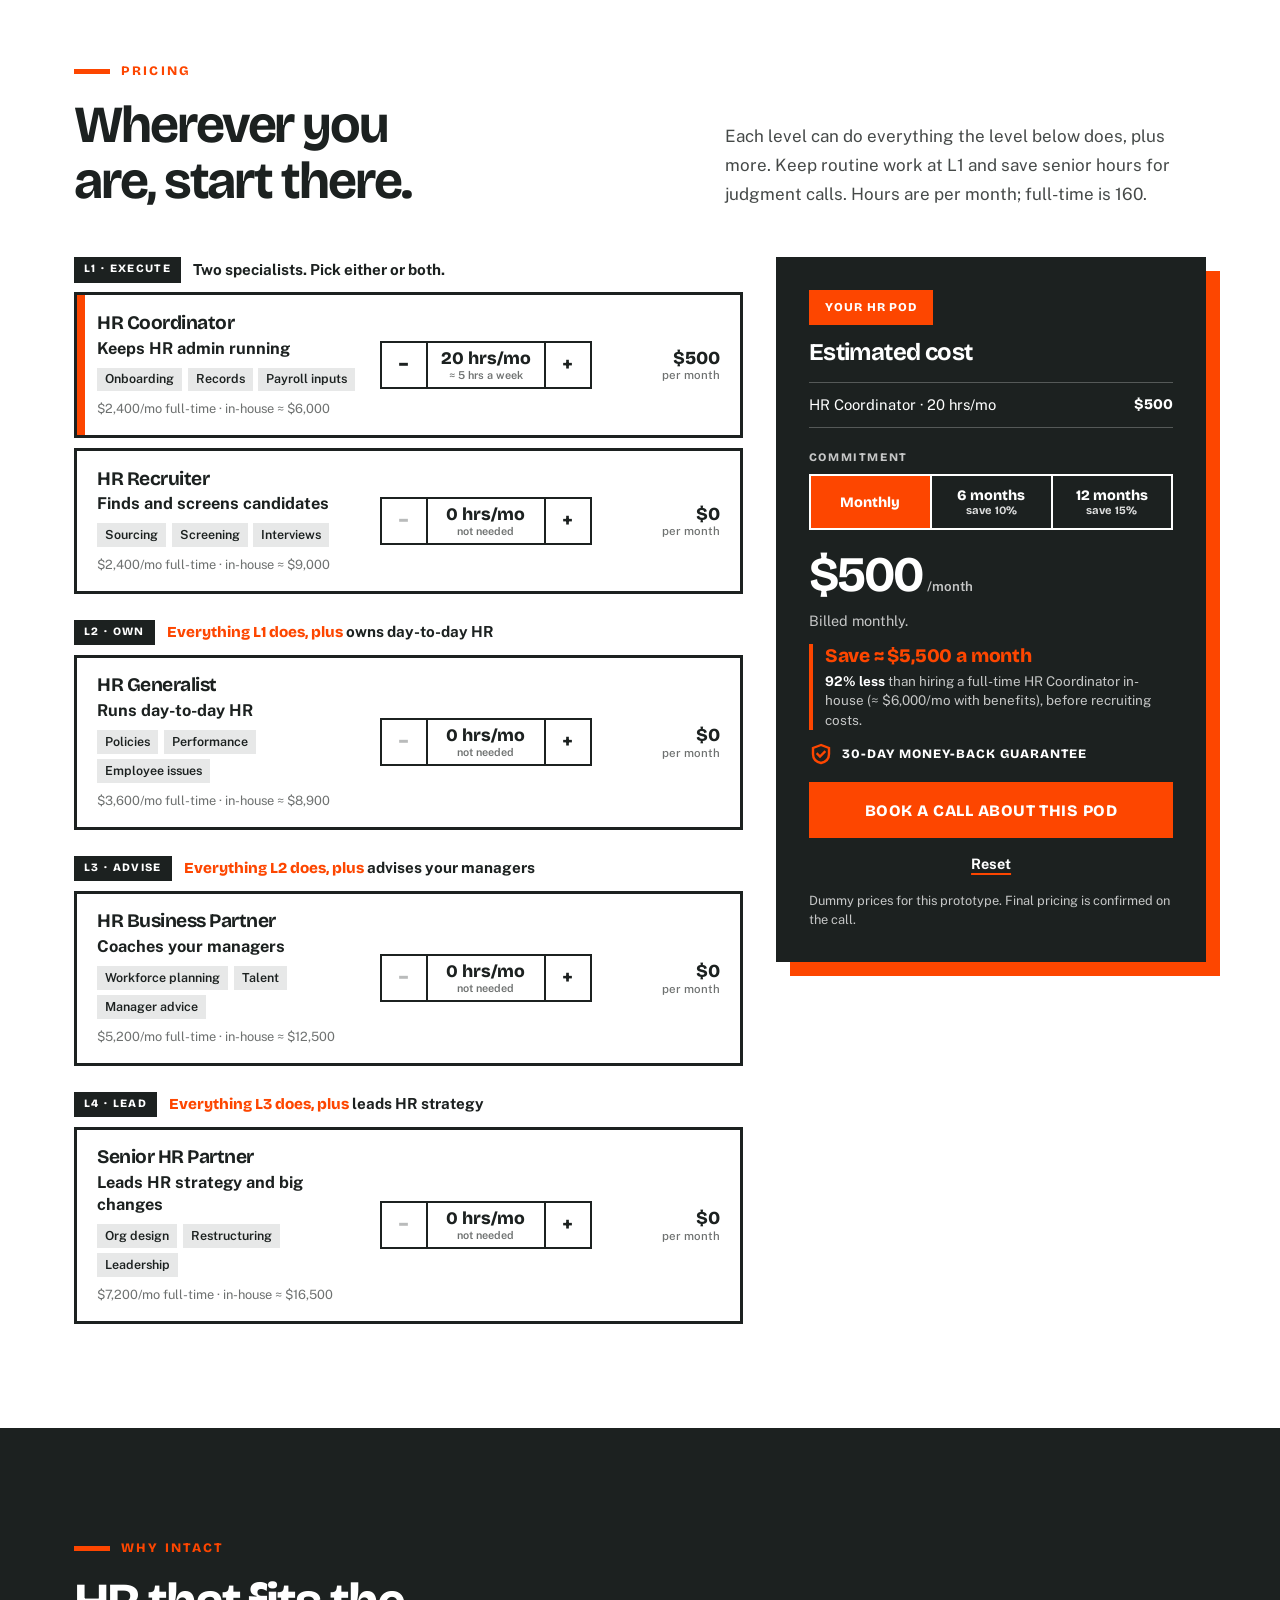
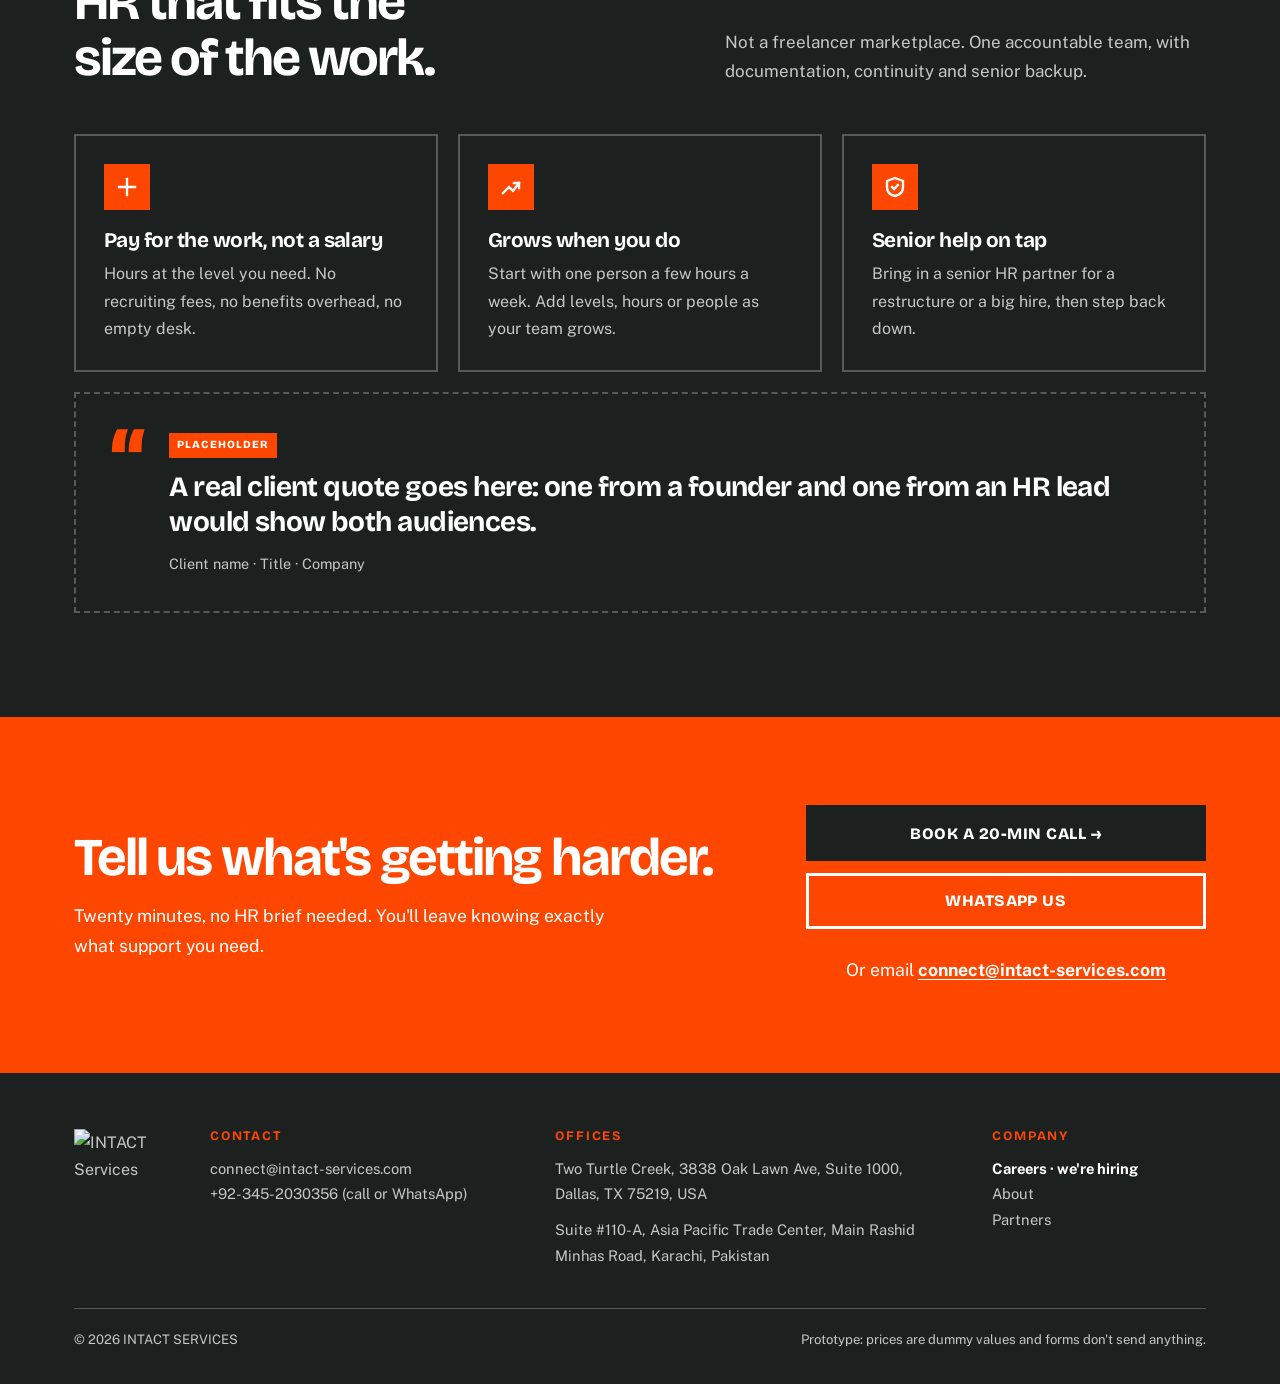
==== commit ff340c03: "Start the Pod calculator at 20 hrs of HR Coordinator Co-Authored-By: Claude Opus 5.5 <noreply@anthro" ====
--- a/index.html
+++ b/index.html
@@ -12,7 +12,7 @@
   <link rel="preconnect" href="https://fonts.gstatic.com" crossorigin>
   <link rel="stylesheet" href="https://fonts.googleapis.com/css2?family=Bricolage+Grotesque:opsz,wght@12..96,700;12..96,800&family=Public+Sans:wght@400;500;600;700&display=swap">
   <!-- Bump ?v= on each release so browsers don't mix old and new files. -->
-  <link rel="stylesheet" href="assets/css/site.css?v=8">
+  <link rel="stylesheet" href="assets/css/site.css?v=9">
 </head>
 <body>
   <a class="skip" href="#main">Skip to content</a>
@@ -273,6 +273,6 @@
     </div>
   </dialog>
 
-  <script src="assets/js/site.js?v=8" defer></script>
+  <script src="assets/js/site.js?v=9" defer></script>
 </body>
 </html>
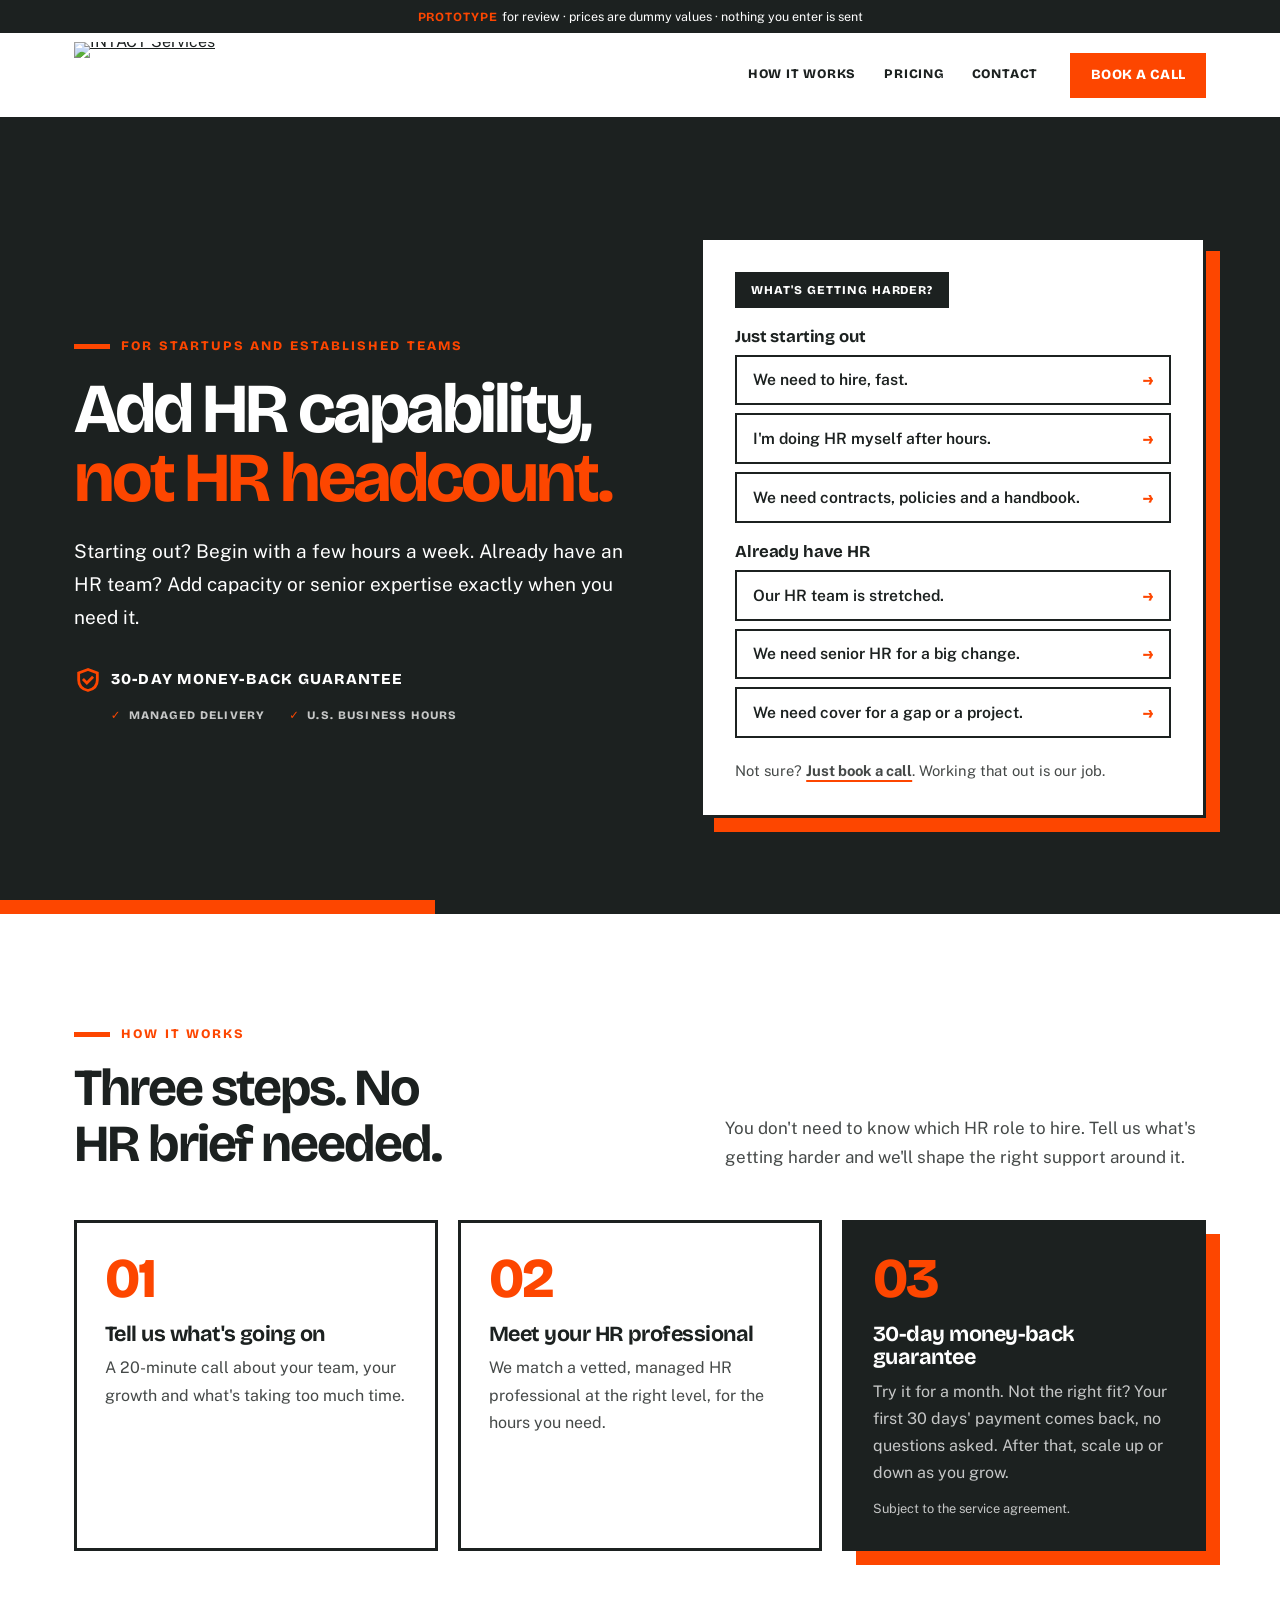
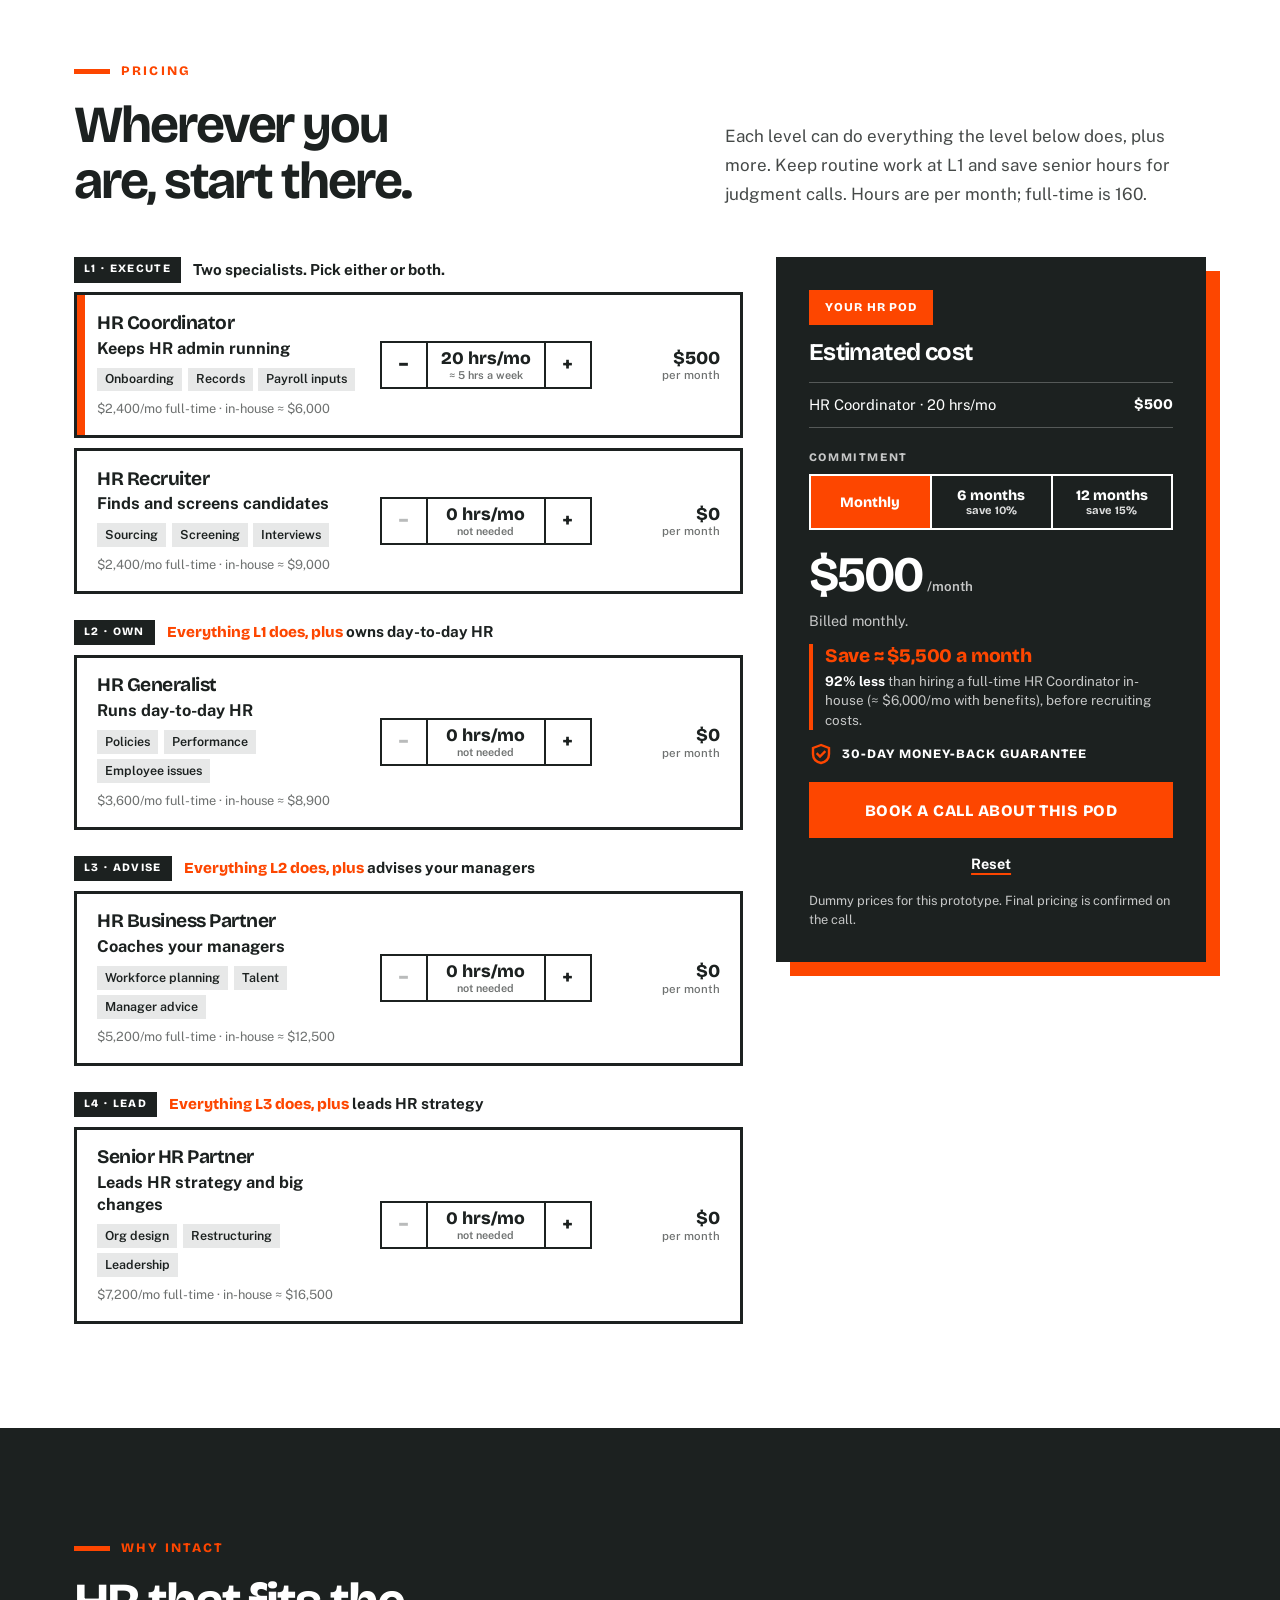
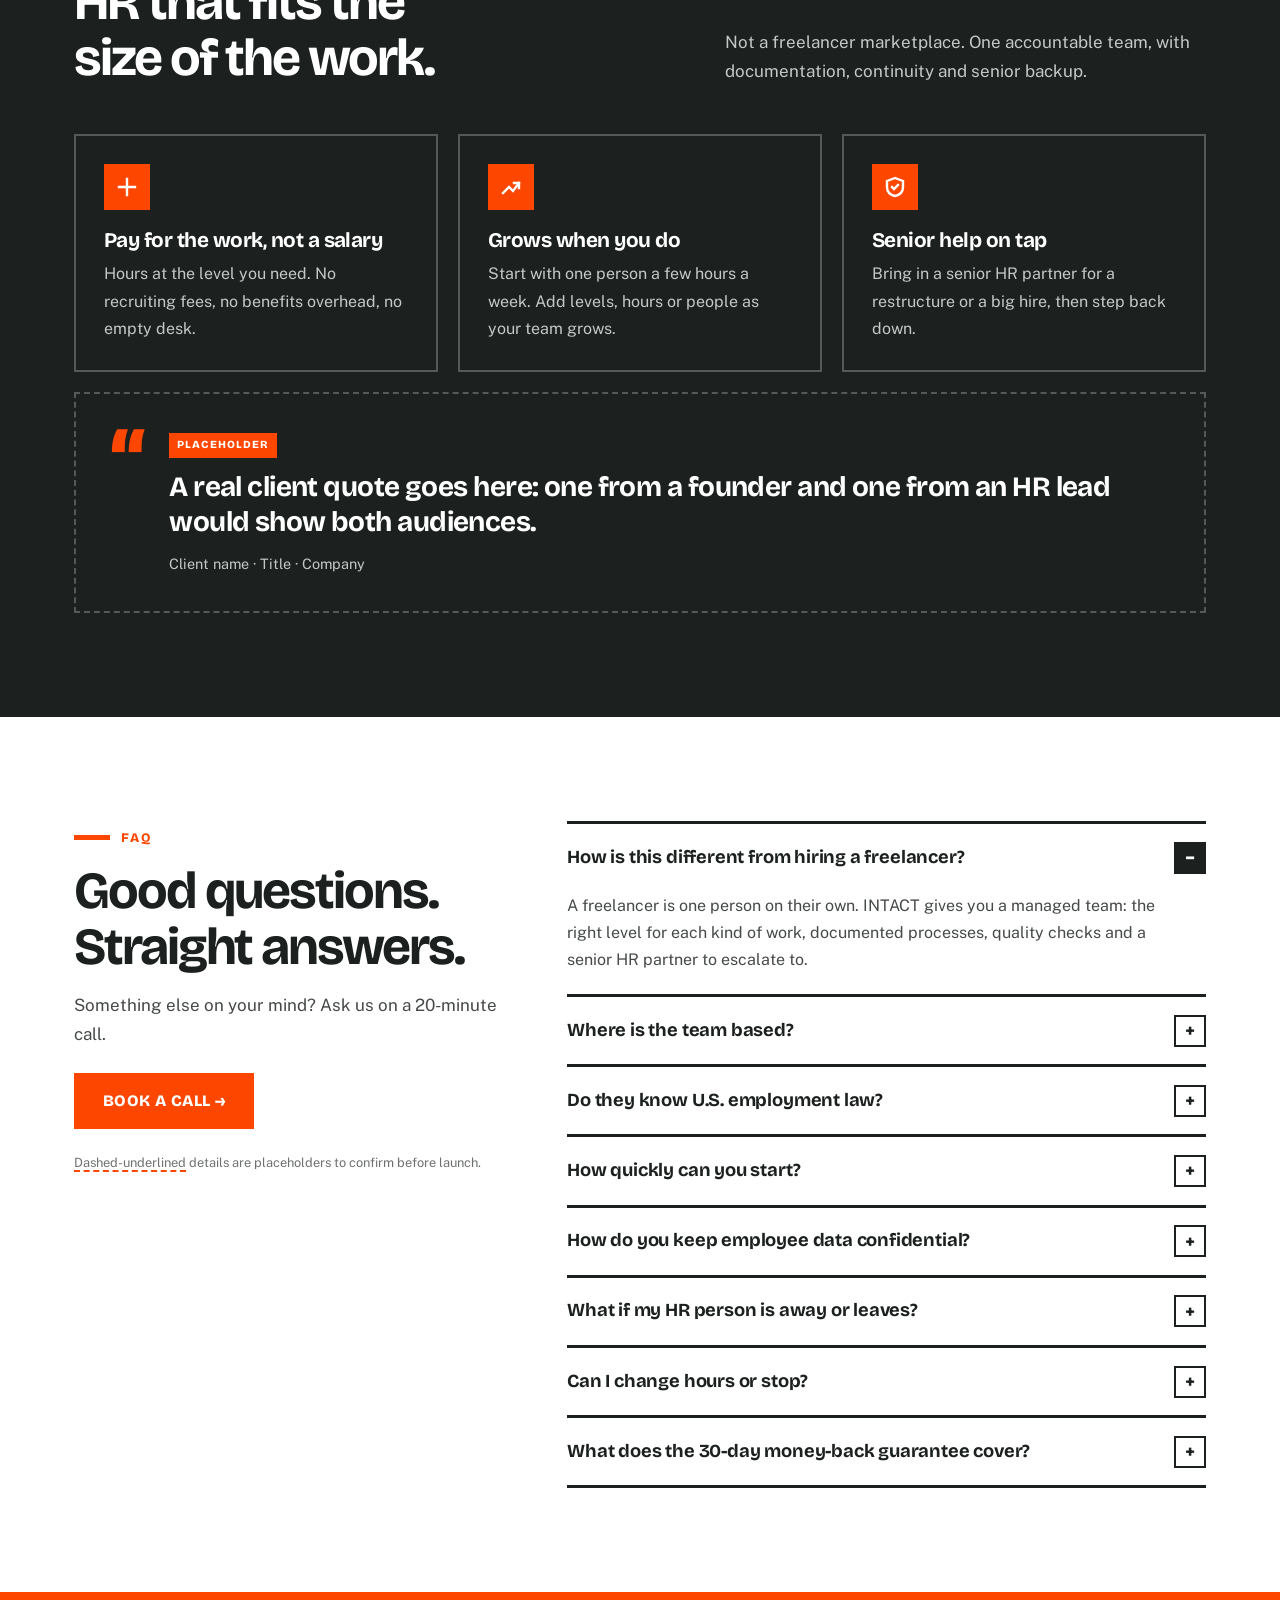
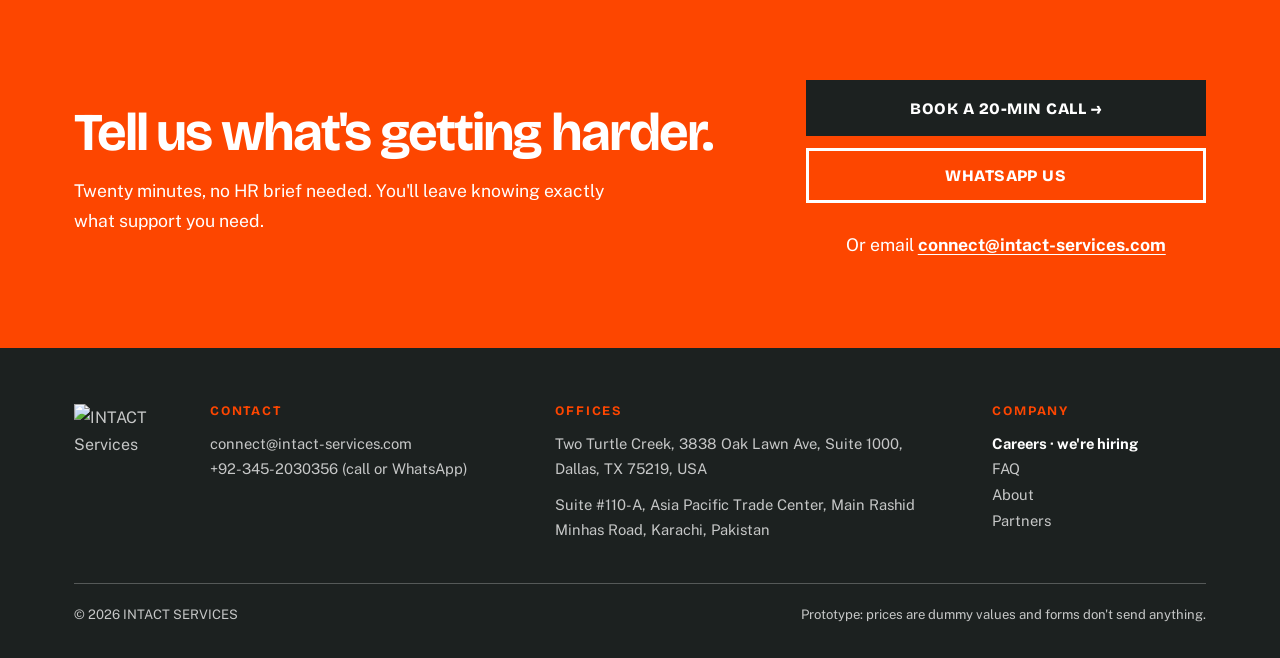
==== commit a6230c00: "Add an FAQ above the contact band, linked from the footer - Eight short questions in an accordion th" ====
--- a/index.html
+++ b/index.html
@@ -12,7 +12,7 @@
   <link rel="preconnect" href="https://fonts.gstatic.com" crossorigin>
   <link rel="stylesheet" href="https://fonts.googleapis.com/css2?family=Bricolage+Grotesque:opsz,wght@12..96,700;12..96,800&family=Public+Sans:wght@400;500;600;700&display=swap">
   <!-- Bump ?v= on each release so browsers don't mix old and new files. -->
-  <link rel="stylesheet" href="assets/css/site.css?v=9">
+  <link rel="stylesheet" href="assets/css/site.css?v=11">
 </head>
 <body>
   <a class="skip" href="#main">Skip to content</a>
@@ -189,6 +189,54 @@
       </div>
     </section>
 
+    <!-- FAQ: answers the usual objections right before the final call to action -->
+    <section class="section" id="faq">
+      <div class="wrap faq-grid">
+        <div class="faq-intro">
+          <p class="eyebrow">FAQ</p>
+          <h2>Good questions. Straight answers.</h2>
+          <p>Something else on your mind? Ask us on a 20-minute call.</p>
+          <button class="btn" type="button" data-book>Book a call →</button>
+          <p class="faq-note"><span class="tbc">Dashed-underlined</span> details are placeholders to confirm before launch.</p>
+        </div>
+
+        <div class="faq">
+          <details open>
+            <summary>How is this different from hiring a freelancer?</summary>
+            <p>A freelancer is one person on their own. INTACT gives you a managed team: the right level for each kind of work, documented processes, quality checks and a senior HR partner to escalate to.</p>
+          </details>
+          <details>
+            <summary>Where is the team based?</summary>
+            <p>Our HR professionals work from our office in Karachi, Pakistan, on U.S. business hours. We also have an office in Dallas, Texas. You get the overlap you need at a fraction of U.S. cost.</p>
+          </details>
+          <details>
+            <summary>Do they know U.S. employment law?</summary>
+            <p>Yes. Every professional is trained on U.S. employment law and passes our U.S. HR assessment and an English test before joining a Pod. For legal questions, we work alongside <span class="tbc">your employment lawyer</span>.</p>
+          </details>
+          <details>
+            <summary>How quickly can you start?</summary>
+            <p>Usually within <span class="tbc">[X] days</span> of our first call. Hiring in-house takes a median of 39 days just to fill the role.</p>
+          </details>
+          <details>
+            <summary>How do you keep employee data confidential?</summary>
+            <p>Your HR professional <span class="tbc">signs a confidentiality agreement</span> and works inside your systems, with access you grant and can remove at any time.</p>
+          </details>
+          <details>
+            <summary>What if my HR person is away or leaves?</summary>
+            <p>You're never relying on one person. Every Pod is managed, with documented processes, <span class="tbc">backup cover</span> and senior HR escalation, so the work carries on.</p>
+          </details>
+          <details>
+            <summary>Can I change hours or stop?</summary>
+            <p>Yes. Pay month to month, and add or reduce hours and roles as your needs change. Commit to 6 or 12 months to save 10% or 15%. <span class="tbc">Changes apply from the next month.</span></p>
+          </details>
+          <details>
+            <summary>What does the 30-day money-back guarantee cover?</summary>
+            <p>If you're not satisfied with your first 30 days of service, we refund your first 30 days' payment, no questions asked. Full terms are in the service agreement.</p>
+          </details>
+        </div>
+      </div>
+    </section>
+
     <!-- CONTACT CTA -->
     <section class="cta" id="contact">
       <div class="wrap cta-inner">
@@ -224,6 +272,7 @@
         <div>
           <h3>Company</h3>
           <p><a class="footer-strong" href="careers.html">Careers · we're hiring</a><br>
+          <a href="#faq">FAQ</a><br>
           <a href="https://intact-services.com/about/">About</a><br>
           <a href="https://intact-services.com/partners/">Partners</a></p>
         </div>
@@ -273,6 +322,6 @@
     </div>
   </dialog>
 
-  <script src="assets/js/site.js?v=9" defer></script>
+  <script src="assets/js/site.js?v=11" defer></script>
 </body>
 </html>
--- a/assets/css/site.css
+++ b/assets/css/site.css
@@ -227,6 +227,25 @@
 .quote blockquote { margin: 0; font-family: var(--ff-h); font-weight: 700; font-size: clamp(1.25rem, 1rem + 1vw, 1.75rem); line-height: 1.25; letter-spacing: -.02em; }
 .quote figcaption { margin-top: .75rem; font-size: .9rem; color: var(--w-75); }
 .placeholder-tag { display: inline-block; margin-bottom: .75rem; padding: .2rem .5rem; background: var(--o); font-family: var(--ff-h); font-weight: 800; font-size: .68rem; letter-spacing: .1em; text-transform: uppercase; }
+
+/* ---------- FAQ ---------- */
+.faq-grid { display: grid; grid-template-columns: minmax(0, .8fr) minmax(0, 1.2fr); gap: clamp(2rem, 1rem + 4vw, 4.5rem); align-items: start; }
+.faq-intro { position: sticky; top: calc(var(--header) + 1.5rem); }
+.faq-intro h2 { margin-top: .9rem; font-size: clamp(2rem, 1.4rem + 2.4vw, 3.25rem); letter-spacing: -.04em; text-wrap: balance; }
+.faq-intro > p:not(.eyebrow):not(.faq-note) { margin-top: 1rem; font-size: 1.0625rem; color: var(--k-80); }
+.faq-intro .btn { margin-top: 1.5rem; }
+.faq-note { margin-top: 1.5rem; font-size: .8rem; line-height: 1.5; color: var(--k-60); }
+.faq { border-bottom: 3px solid var(--k); }
+.faq details { border-top: 3px solid var(--k); }
+.faq summary { display: flex; justify-content: space-between; align-items: center; gap: 1rem; padding: 1.1rem 0; cursor: pointer; list-style: none; font-family: var(--ff-h); font-weight: 700; font-size: 1.15rem; line-height: 1.3; letter-spacing: -.01em; transition: color .2s; }
+.faq summary::-webkit-details-marker { display: none; }
+.faq summary::after { content: "+"; flex: none; display: grid; place-items: center; width: 2rem; height: 2rem; border: 2px solid var(--k); font-weight: 800; font-size: 1.2rem; line-height: 1; transition: background .2s, color .2s; }
+.faq details[open] summary::after { content: "−"; background: var(--k); color: var(--w); }
+.faq summary:hover { color: var(--o); }
+.faq details p { padding: 0 3rem 1.3rem 0; color: var(--k-80); }
+.faq details[open] p { animation: rise .3s var(--ease); }
+/* Placeholder facts to confirm before launch. */
+.tbc { border-bottom: 2px dashed var(--o); }
 
 /* ---------- CTA + footer ---------- */
 .cta { background: var(--o); color: var(--w); }
@@ -331,7 +350,8 @@
   .menu-btn[aria-expanded="true"] span::before { transform: translateY(6px) rotate(45deg); }
   .menu-btn[aria-expanded="true"] span::after { transform: translateY(-6px) rotate(-45deg); }
 
-  .hero-grid, .section-head, .pod, .cta-inner, .apply-grid { grid-template-columns: minmax(0, 1fr); }
+  .hero-grid, .section-head, .pod, .cta-inner, .apply-grid, .faq-grid { grid-template-columns: minmax(0, 1fr); }
+  .faq-intro { position: static; }
   .steps, .steps.steps-4, .why-grid { grid-template-columns: minmax(0, 1fr); }
   .summary { position: static; }
   .pod-bar { display: flex; }
@@ -351,6 +371,8 @@
   .stepper output { flex: 1; min-width: 5.5rem; }
   .quote { grid-template-columns: 1fr; gap: .5rem; }
   .job-row { grid-template-columns: minmax(0, 1fr); padding: 1rem; }
+  .faq summary { font-size: 1.05rem; }
+  .faq details p { padding-right: 0; }
   .job-actions { grid-template-columns: auto 1fr; justify-items: start; align-items: center; gap: 1rem; }
   .form-grid { grid-template-columns: minmax(0, 1fr); }
   .hero-actions .btn { flex: 1 1 100%; }
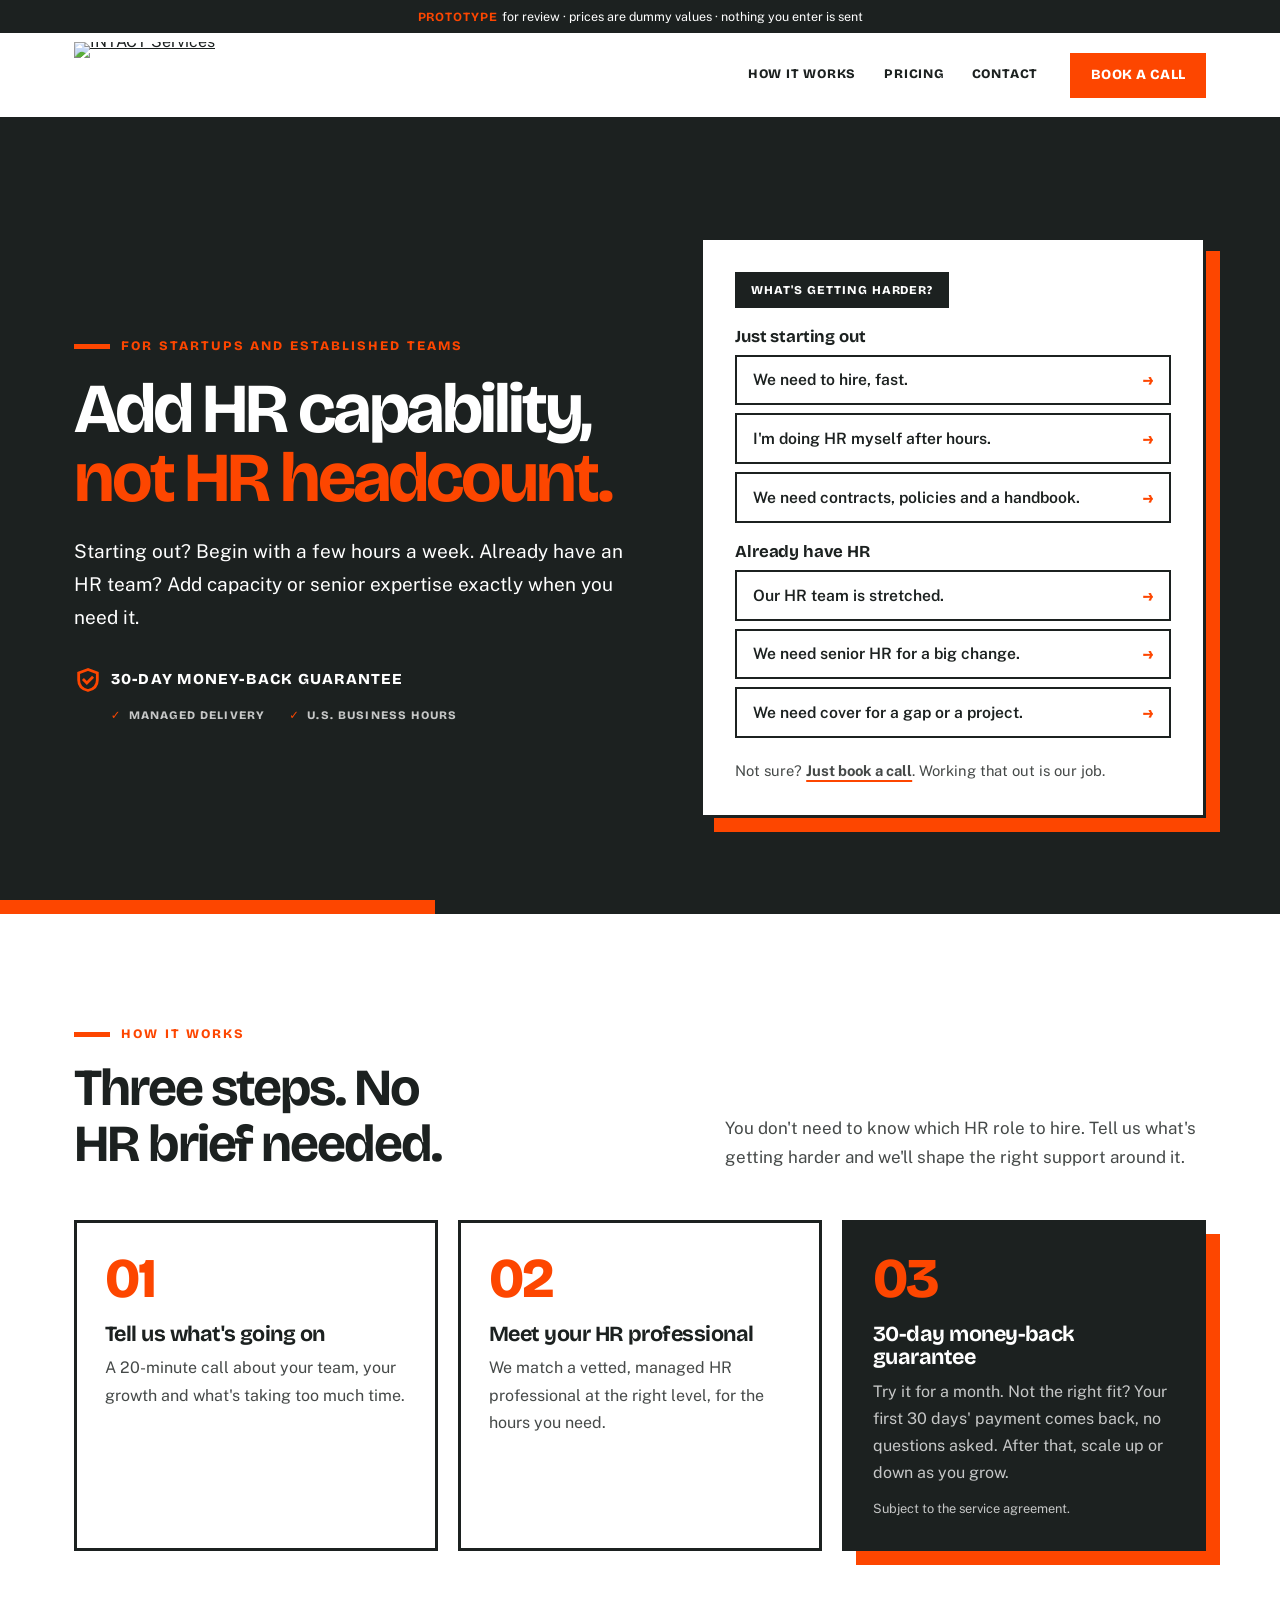
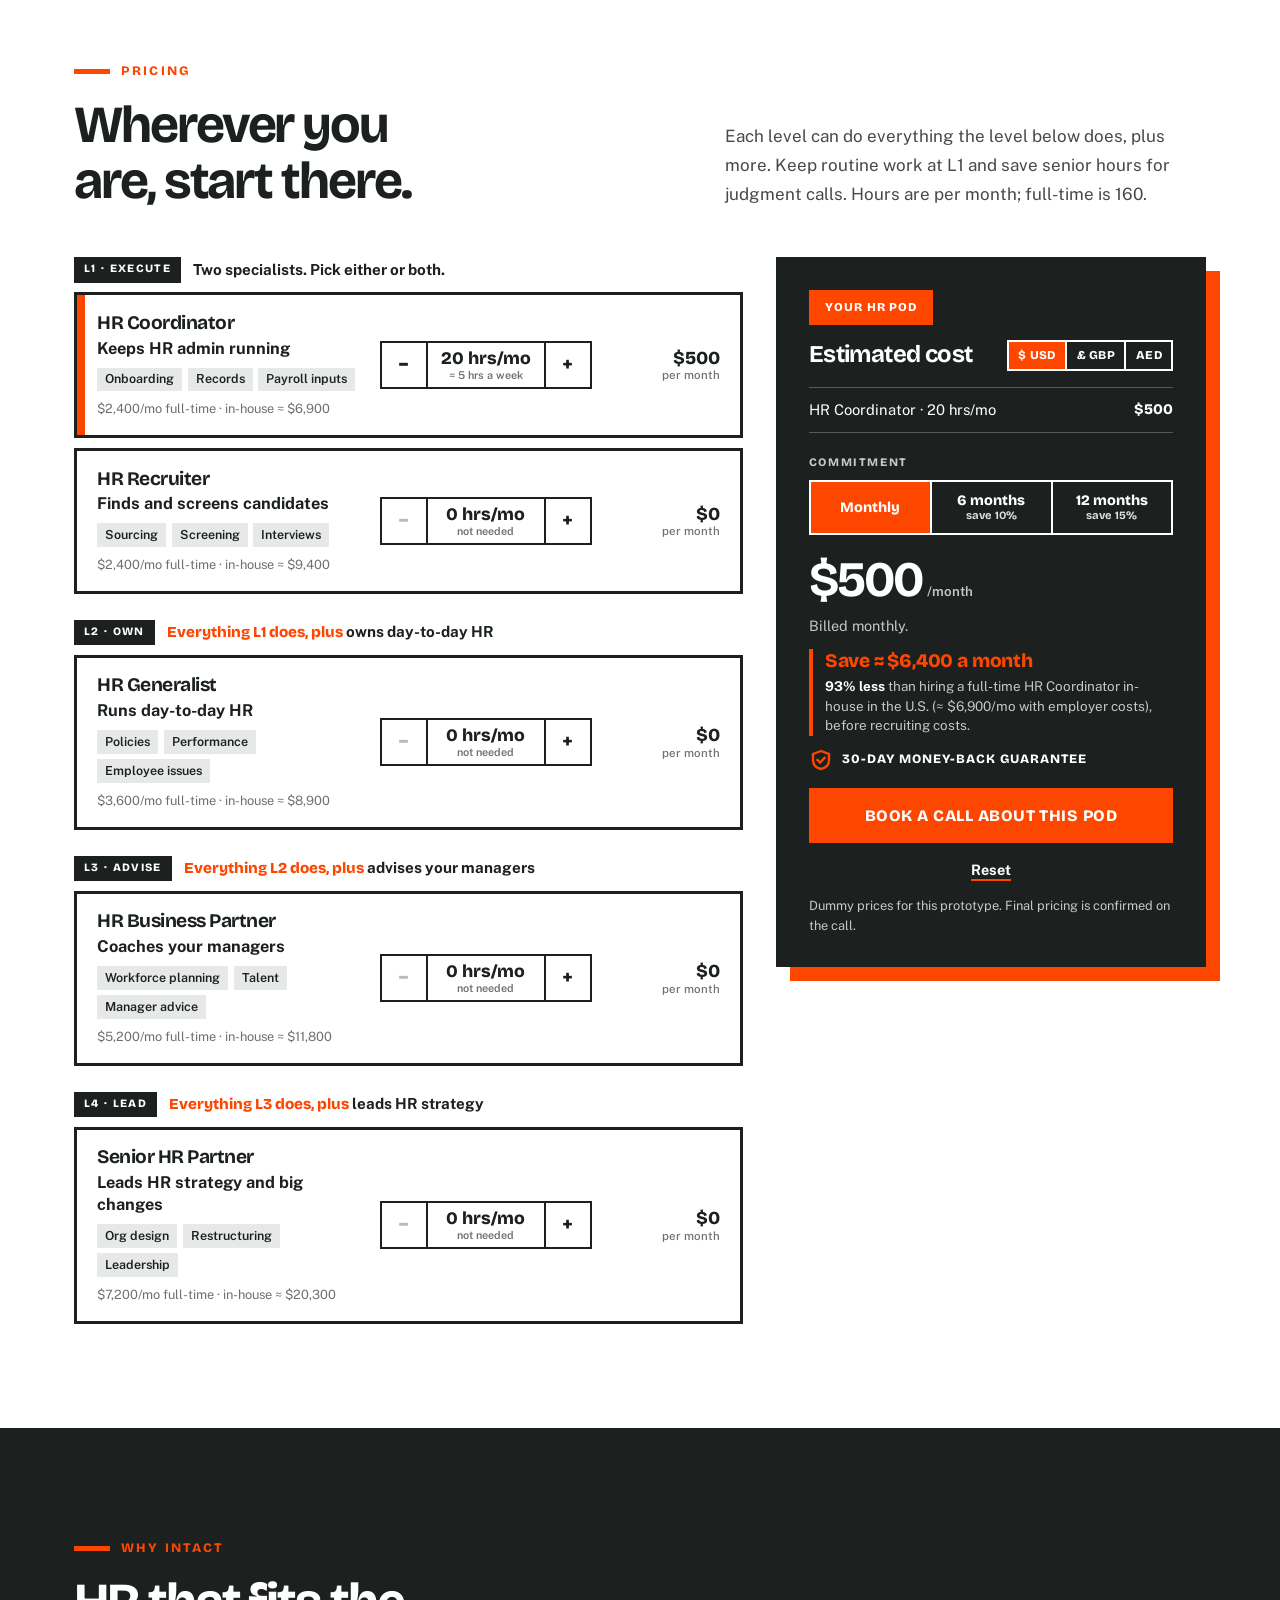
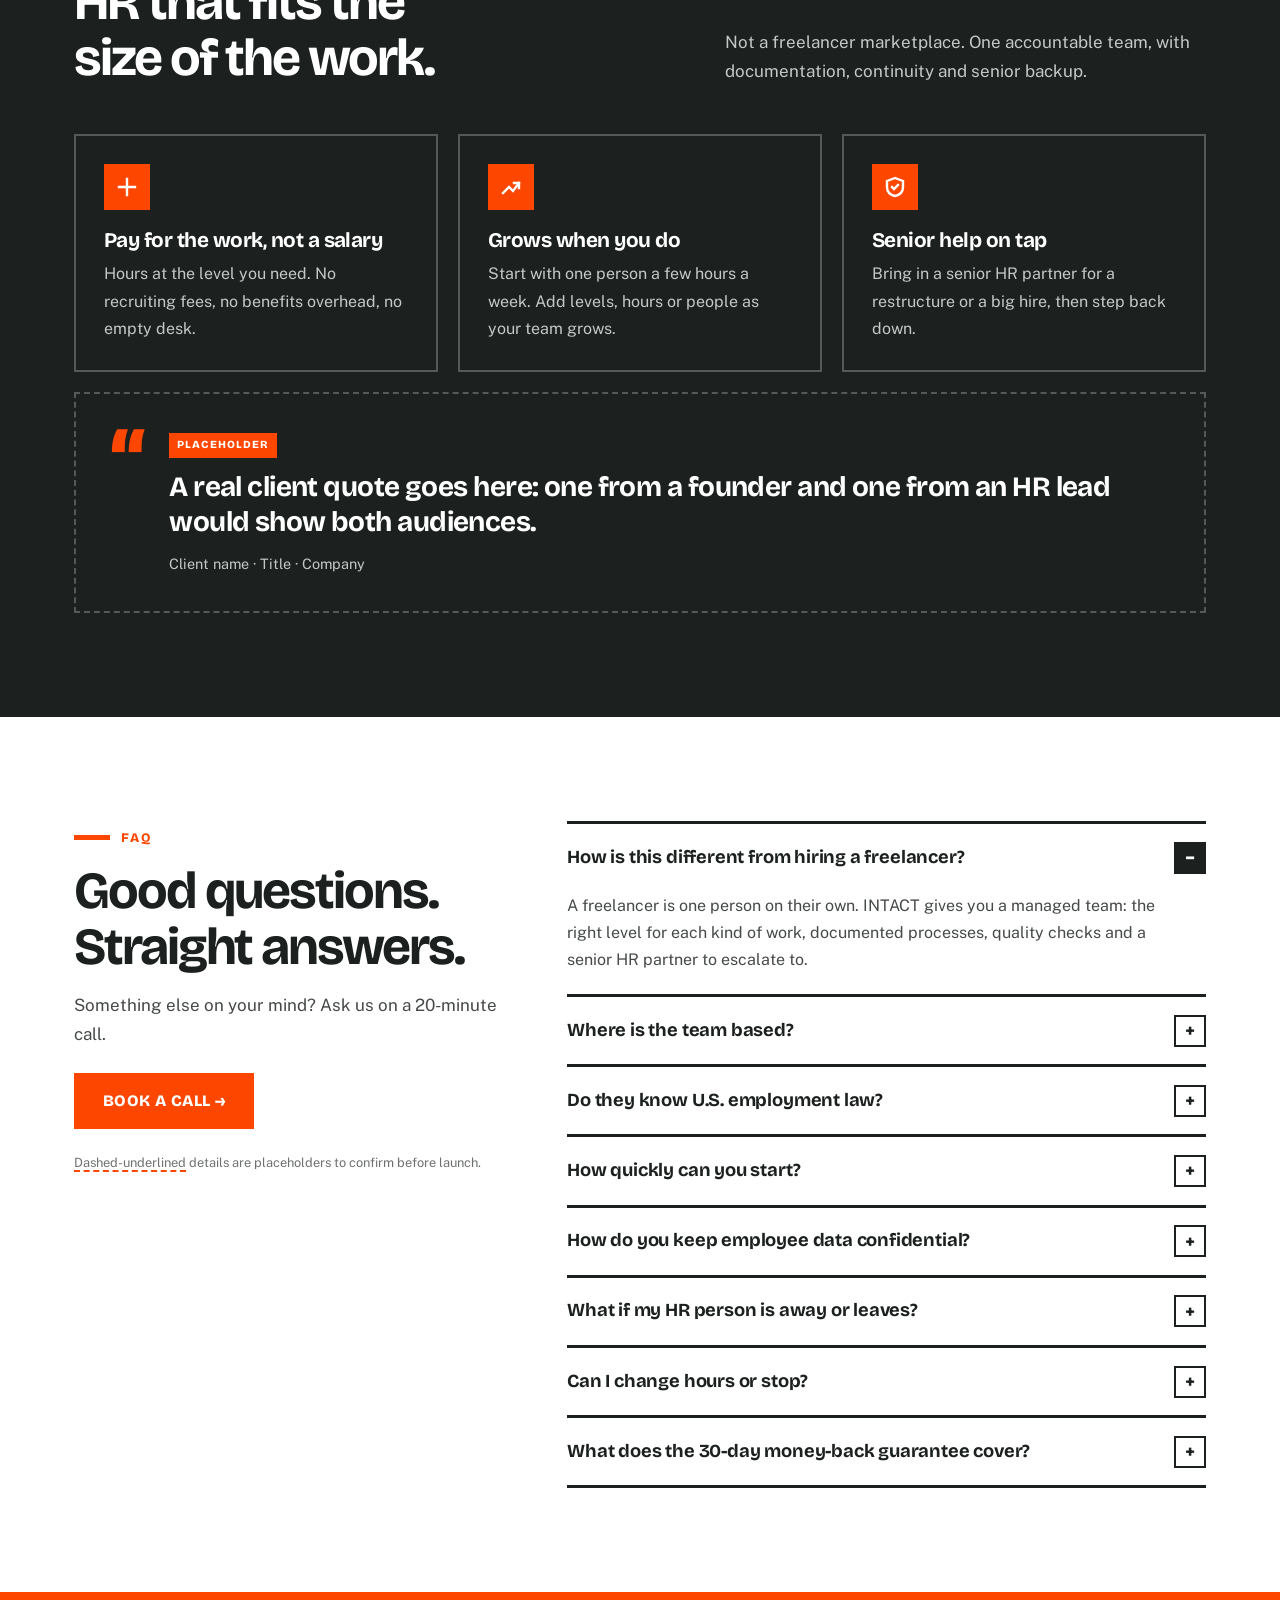
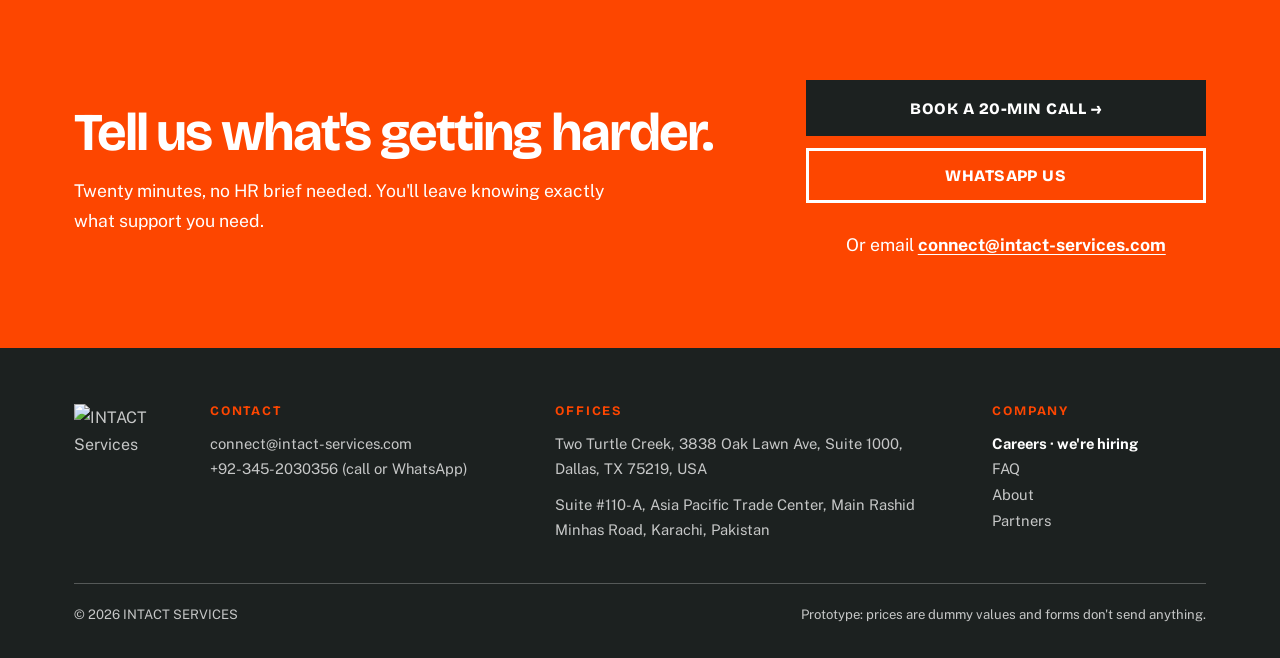
==== commit cfbc4bd1: "Add a currency picker and per-country in-house costs - $ USD / £ GBP / AED picker next to the hero p" ====
--- a/index.html
+++ b/index.html
@@ -12,7 +12,7 @@
   <link rel="preconnect" href="https://fonts.gstatic.com" crossorigin>
   <link rel="stylesheet" href="https://fonts.googleapis.com/css2?family=Bricolage+Grotesque:opsz,wght@12..96,700;12..96,800&family=Public+Sans:wght@400;500;600;700&display=swap">
   <!-- Bump ?v= on each release so browsers don't mix old and new files. -->
-  <link rel="stylesheet" href="assets/css/site.css?v=11">
+  <link rel="stylesheet" href="assets/css/site.css?v=12">
 </head>
 <body>
   <a class="skip" href="#main">Skip to content</a>
@@ -76,7 +76,10 @@
             <p class="result-does" id="rDoes"></p>
             <p class="seg-label" id="rHoursLabel">Hours a month</p>
             <div class="seg" id="rHours" role="group" aria-labelledby="rHoursLabel"></div>
-            <p class="price"><b id="rPrice"></b><small>/month</small></p>
+            <div class="price-row">
+              <p class="price"><b id="rPrice"></b><small>/month</small></p>
+              <div class="seg seg-sm" data-currency-picker role="group" aria-label="Currency"></div>
+            </div>
             <div class="savings" id="rSavings" aria-live="polite"></div>
             <p class="guarantee"><svg viewBox="0 0 24 24" aria-hidden="true"><path d="M12 3 4 6v6c0 5 3.5 8 8 9 4.5-1 8-4 8-9V6l-8-3Z"/><path d="m8.5 12 2.5 2.5 4.5-4.5"/></svg><span>30-day money-back guarantee</span></p>
             <button class="btn btn-block" type="button" data-book="finder">Book a 20-min call →</button>
@@ -84,7 +87,7 @@
               <a href="https://wa.me/923452030356" target="_blank" rel="noopener">Or message us on WhatsApp</a>
               <button class="linkish" type="button" id="toPod">Build a bigger Pod ↓</button>
             </div>
-            <p class="fine">Dummy price for this prototype. Final pricing is confirmed on the call.</p>
+            <p class="fine">Dummy price for this prototype. Final pricing is confirmed on the call.<span data-fx-note></span></p>
           </div>
         </div>
       </div>
@@ -135,7 +138,10 @@
           <div class="pod-rows" id="podRows"></div>
           <aside class="summary" id="podSummary" aria-labelledby="sumTitle">
             <p class="badge badge-o">Your HR Pod</p>
-            <h3 id="sumTitle">Estimated cost</h3>
+            <div class="sum-head">
+              <h3 id="sumTitle">Estimated cost</h3>
+              <div class="seg seg-sm seg-dark" data-currency-picker role="group" aria-label="Currency"></div>
+            </div>
             <ul class="sum-lines" id="sumLines"></ul>
             <p class="seg-label seg-label-dark" id="termLabel">Commitment</p>
             <div class="seg seg-dark" id="term" role="group" aria-labelledby="termLabel"></div>
@@ -145,7 +151,7 @@
             <p class="guarantee"><svg viewBox="0 0 24 24" aria-hidden="true"><path d="M12 3 4 6v6c0 5 3.5 8 8 9 4.5-1 8-4 8-9V6l-8-3Z"/><path d="m8.5 12 2.5 2.5 4.5-4.5"/></svg><span>30-day money-back guarantee</span></p>
             <button class="btn btn-block" type="button" data-book="pod">Book a call about this Pod</button>
             <button class="linkish linkish-dark" type="button" id="podReset">Reset</button>
-            <p class="fine fine-dark">Dummy prices for this prototype. Final pricing is confirmed on the call.</p>
+            <p class="fine fine-dark">Dummy prices for this prototype. Final pricing is confirmed on the call.<span data-fx-note></span></p>
           </aside>
         </div>
       </div>
@@ -322,6 +328,6 @@
     </div>
   </dialog>
 
-  <script src="assets/js/site.js?v=11" defer></script>
+  <script src="assets/js/site.js?v=12" defer></script>
 </body>
 </html>
--- a/assets/css/site.css
+++ b/assets/css/site.css
@@ -79,7 +79,15 @@
 .seg-dark button { background: transparent; color: var(--w); border-left-color: var(--w); }
 .seg-dark button:hover { background: var(--w-25); }
 
-.price { display: flex; align-items: baseline; gap: .35rem; margin: 1.25rem 0 1rem; }
+.price { display: flex; flex-wrap: wrap; align-items: baseline; gap: .1rem .35rem; margin: 1.25rem 0 1rem; }
+
+/* Price with its currency picker beside it. */
+.price-row { display: flex; flex-wrap: wrap; align-items: center; justify-content: space-between; gap: .6rem 1rem; margin: 1.25rem 0 1rem; }
+.price-row .price { margin: 0; }
+.sum-head { display: flex; flex-wrap: wrap; align-items: center; justify-content: space-between; gap: .6rem 1rem; margin: .9rem 0 1rem; }
+.summary .sum-head h3 { margin: 0; }
+.seg.seg-sm { margin-top: 0; }
+.seg.seg-sm button { flex: none; padding: .4rem .6rem; font-size: .75rem; letter-spacing: .02em; }
 .price b { font-family: var(--ff-h); font-size: clamp(2.4rem, 2rem + 1.5vw, 3.1rem); letter-spacing: -.04em; line-height: 1; }
 .price small { font-weight: 600; color: var(--k-60); }
 .price-dark small { color: var(--w-75); }
@@ -182,7 +190,7 @@
 .level-ink { background: var(--k); border-color: var(--k); color: var(--w); }
 .tier-note { font-weight: 700; font-size: .95rem; line-height: 1.35; }
 .tier-plus { font-family: var(--ff-h); font-weight: 800; color: var(--o); }
-.pod-row { display: grid; grid-template-columns: minmax(0, 1fr) auto 6.75rem; align-items: center; gap: 1.25rem; border: 3px solid var(--k); padding: 1.1rem 1.25rem; transition: box-shadow .25s var(--ease); }
+.pod-row { display: grid; grid-template-columns: minmax(0, 1fr) auto minmax(6.75rem, auto); align-items: center; gap: 1.25rem; border: 3px solid var(--k); padding: 1.1rem 1.25rem; transition: box-shadow .25s var(--ease); }
 .pod-row.is-on { box-shadow: inset 8px 0 0 var(--o); }
 .pod-info h3 { font-size: 1.2rem; }
 .pod-tagline { margin-top: .2rem; font-size: 1.02rem; font-weight: 700; line-height: 1.35; color: var(--k); }
